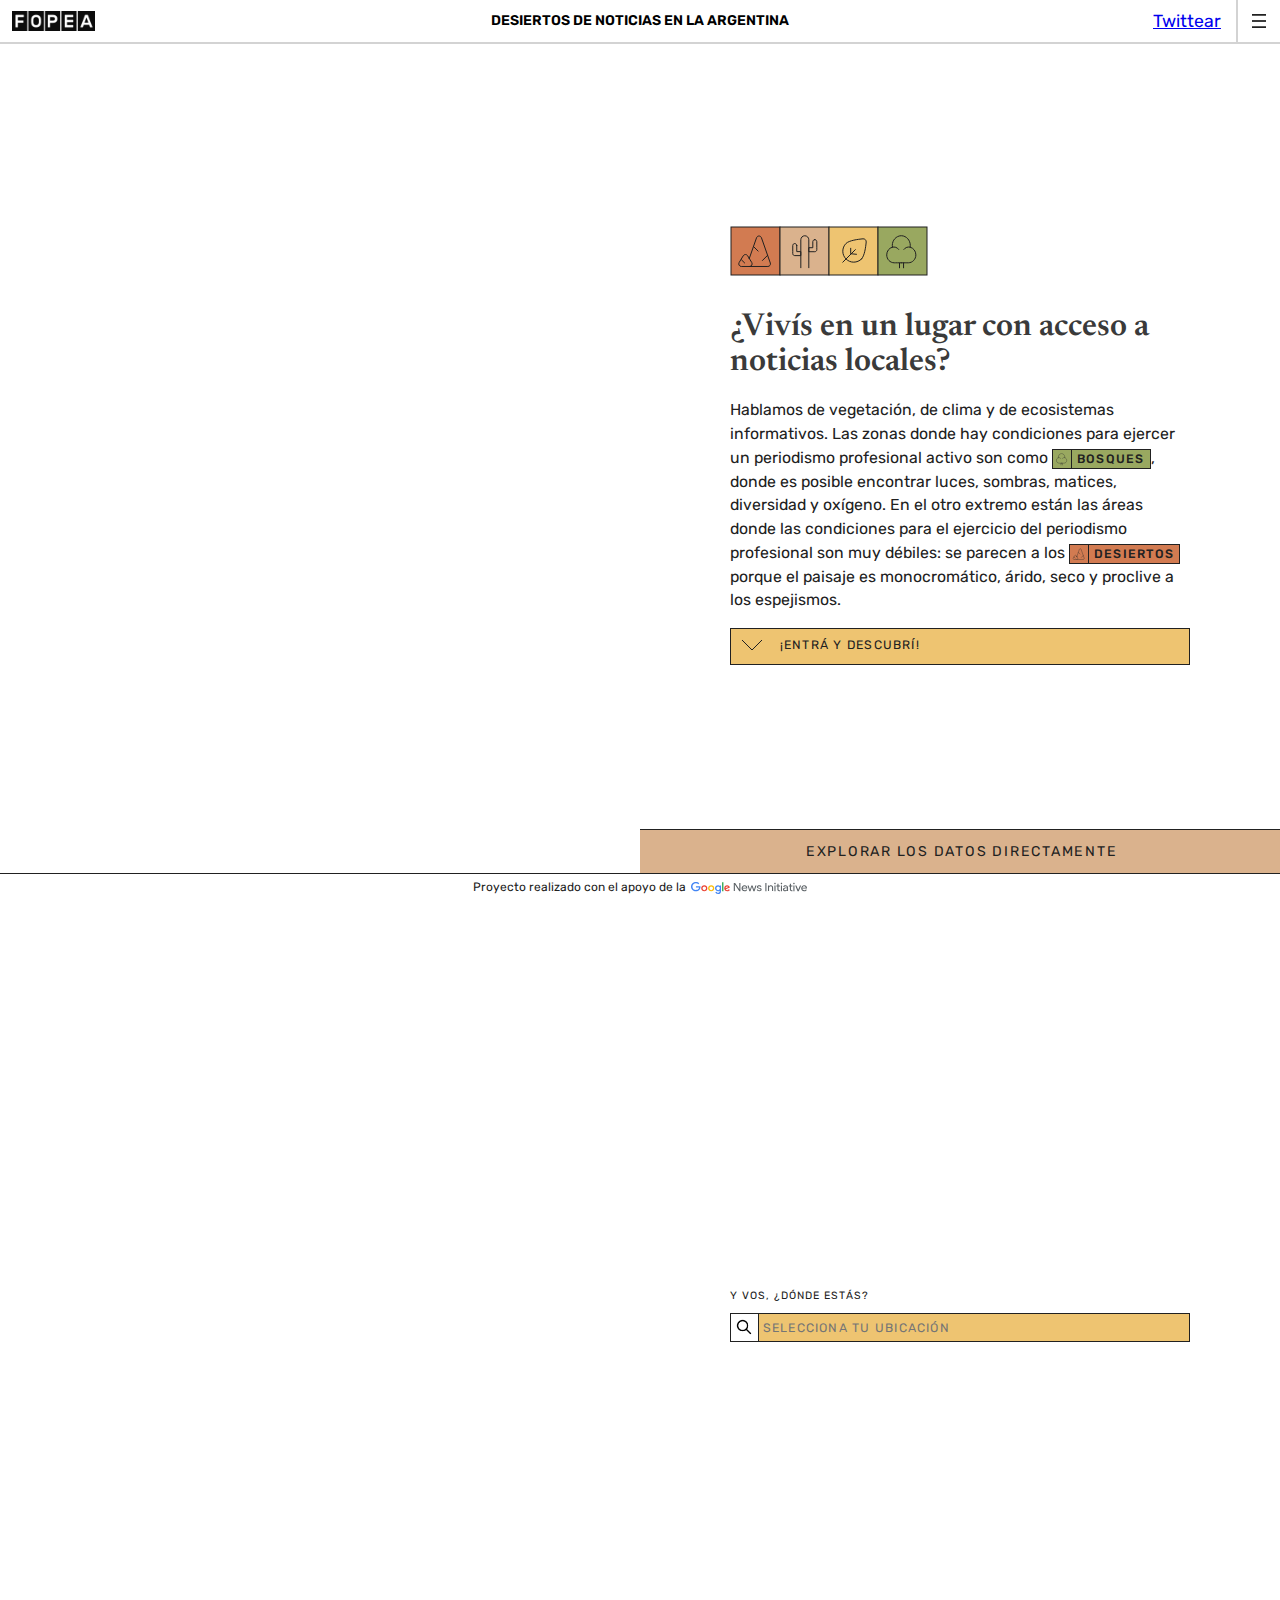
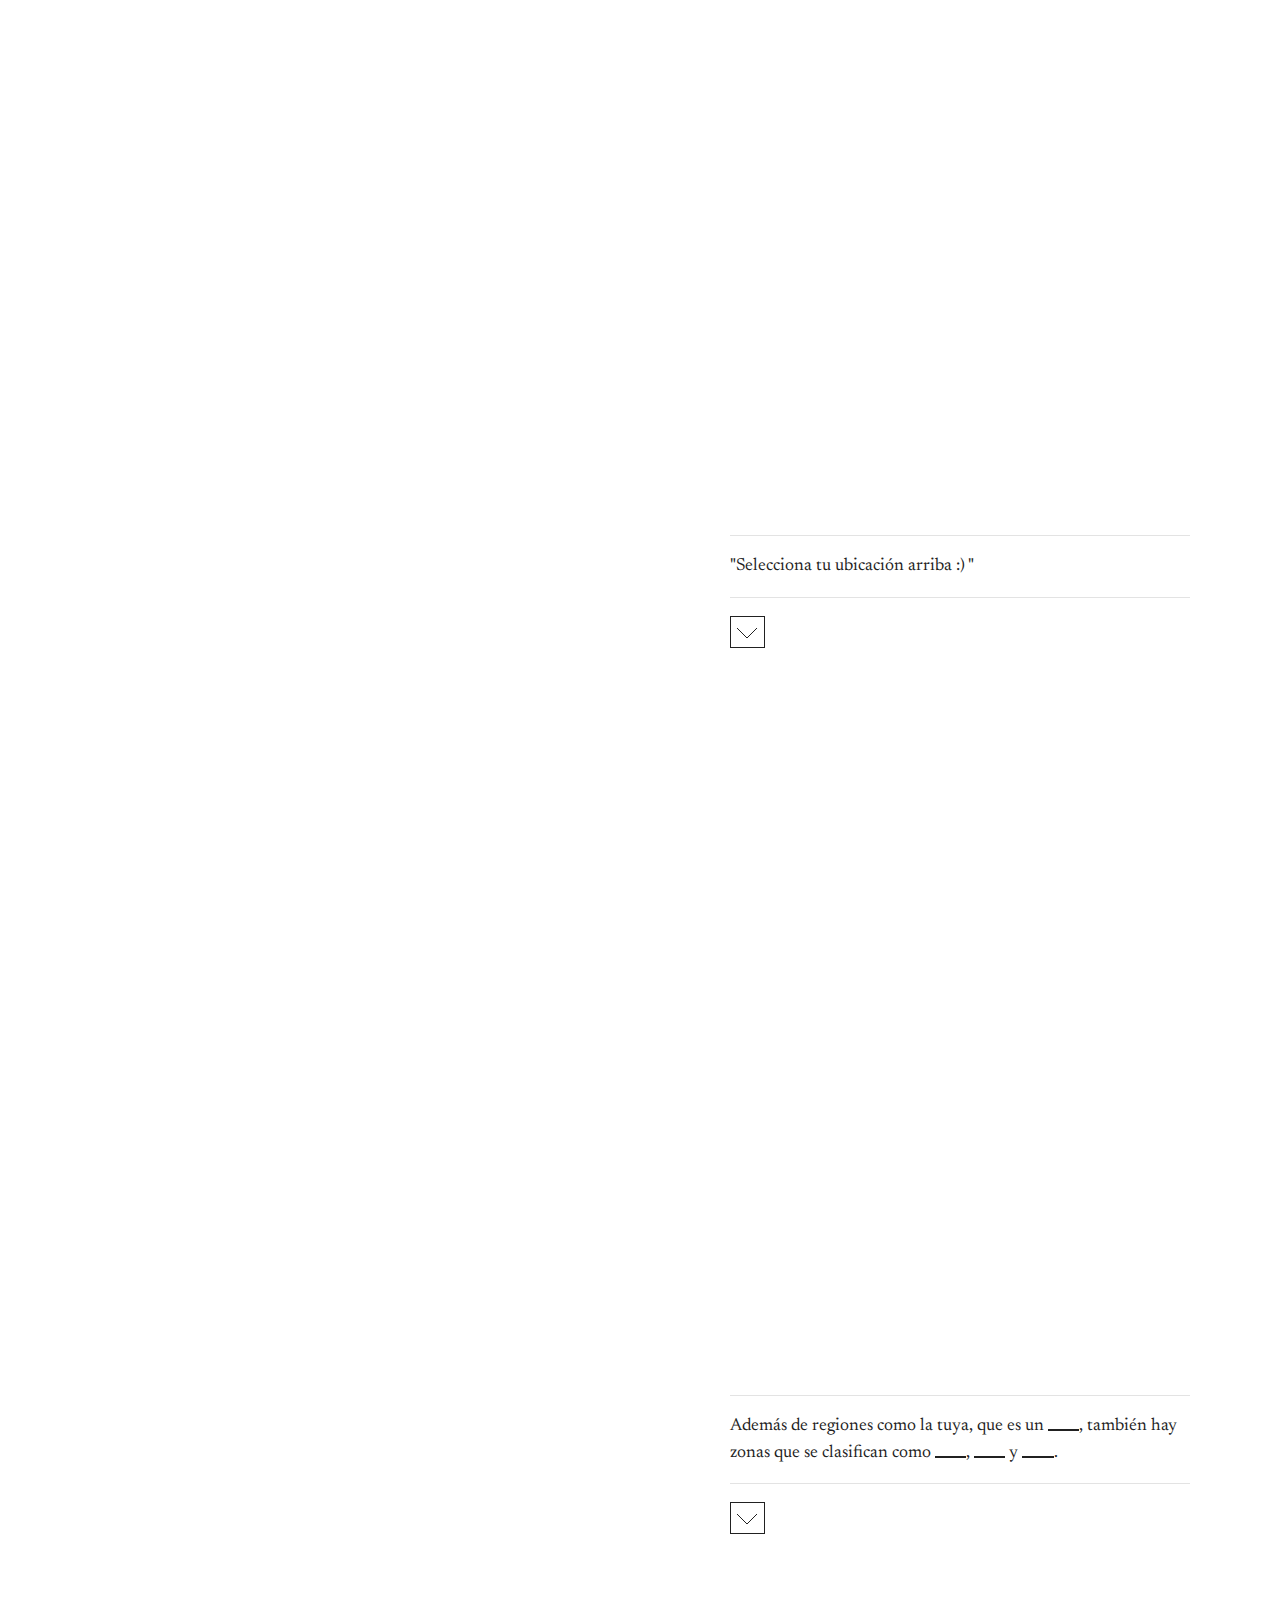
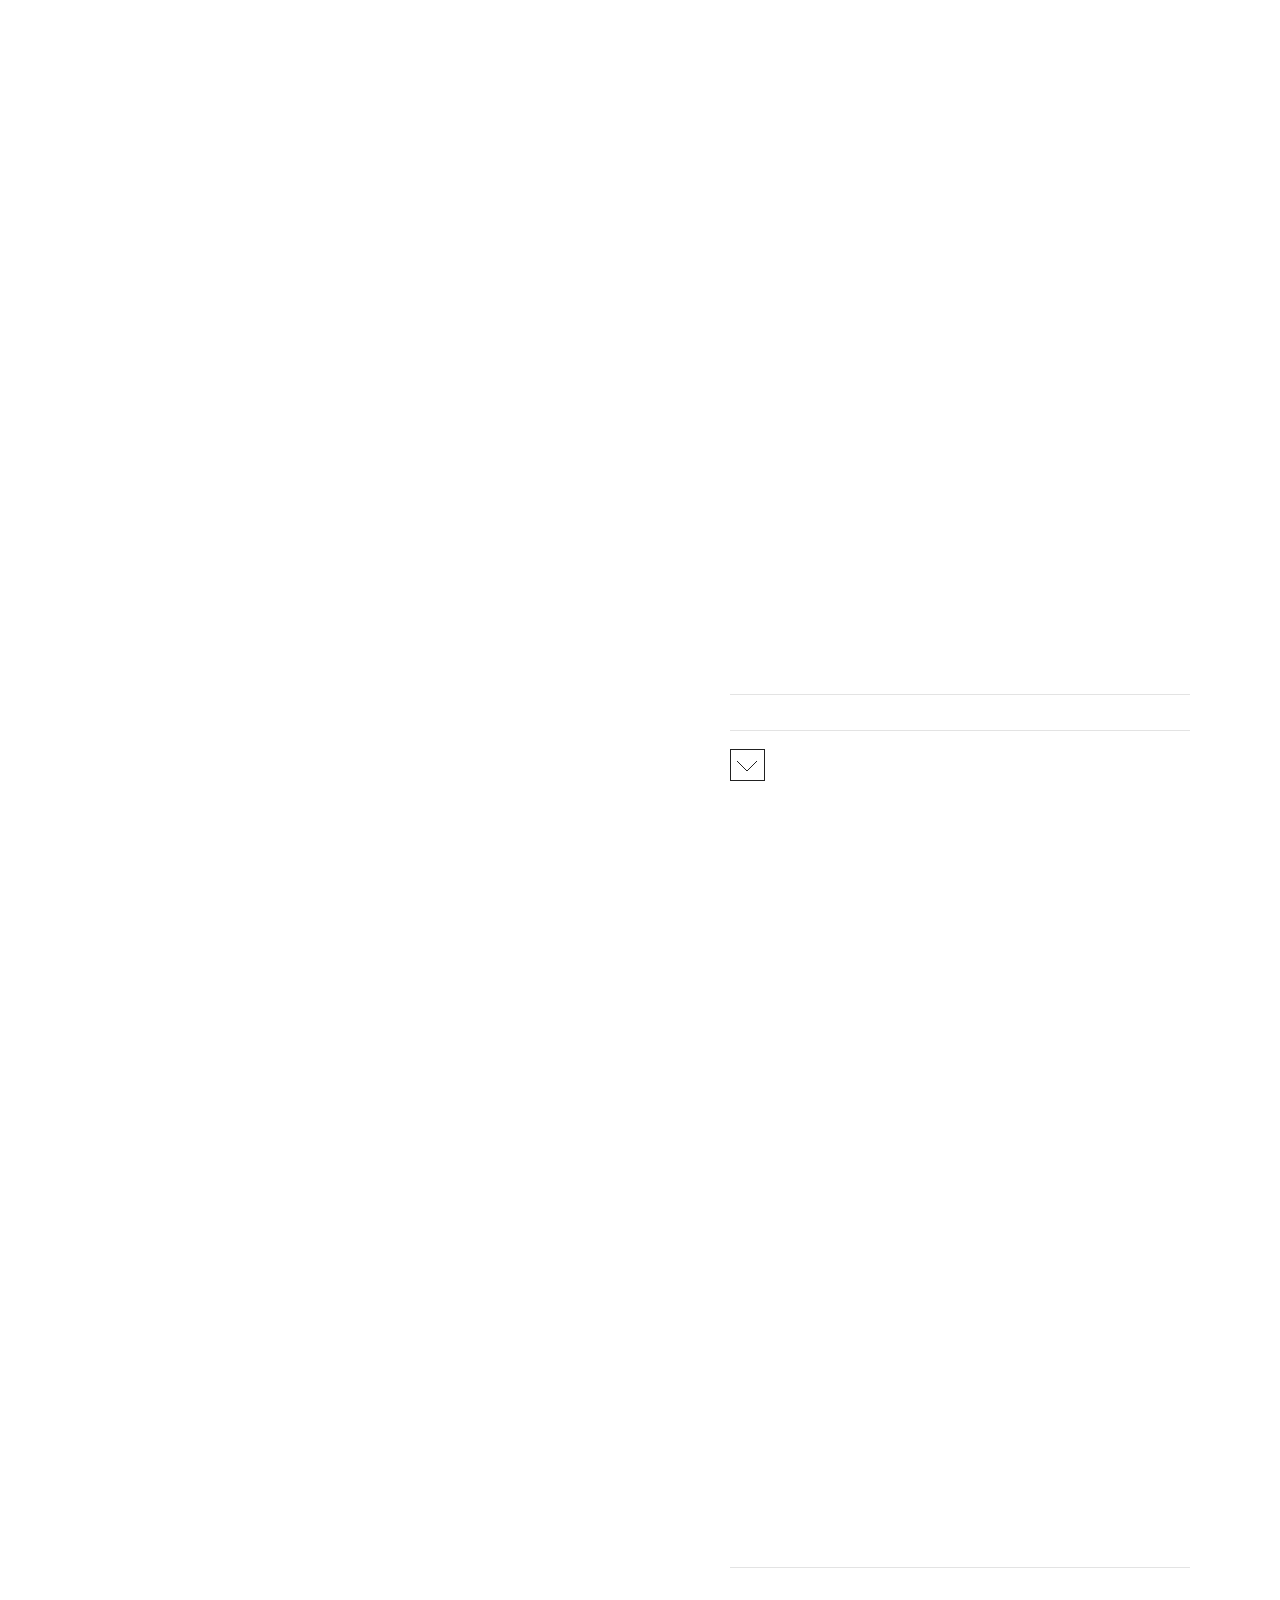
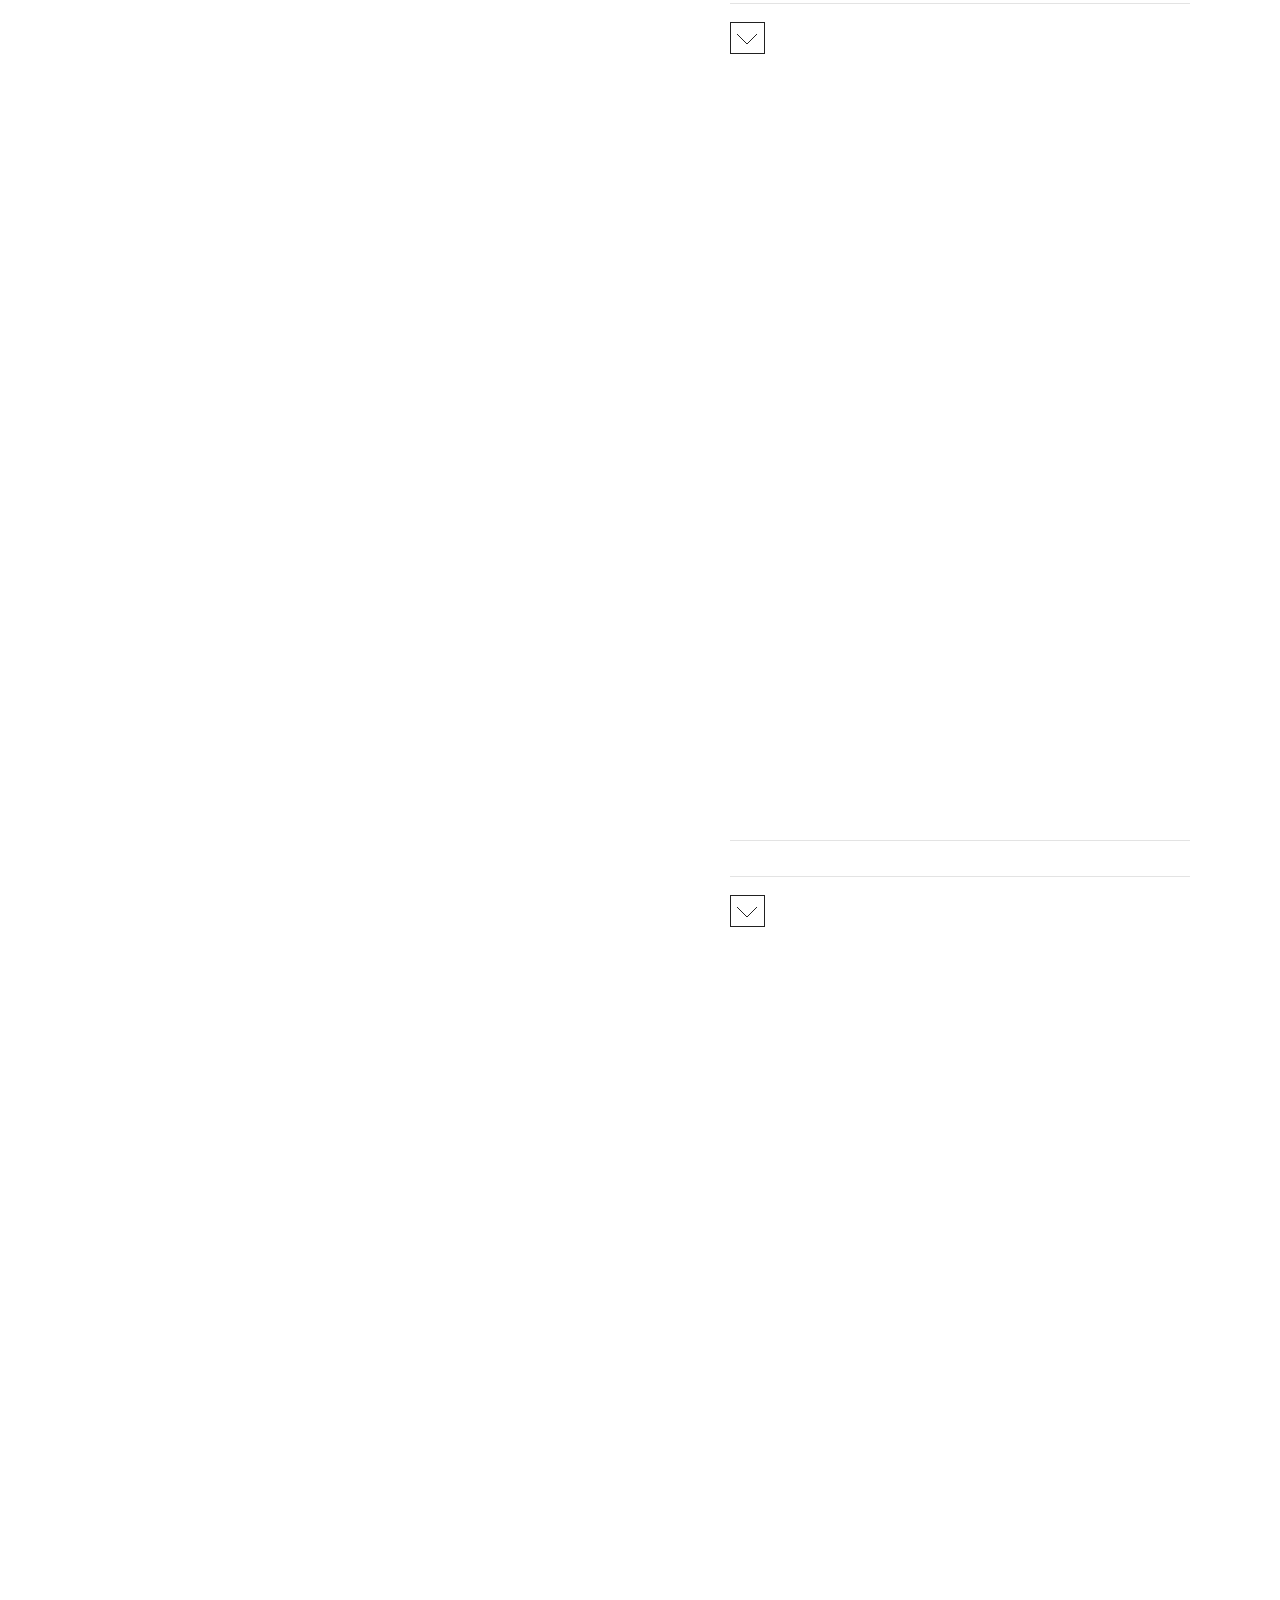
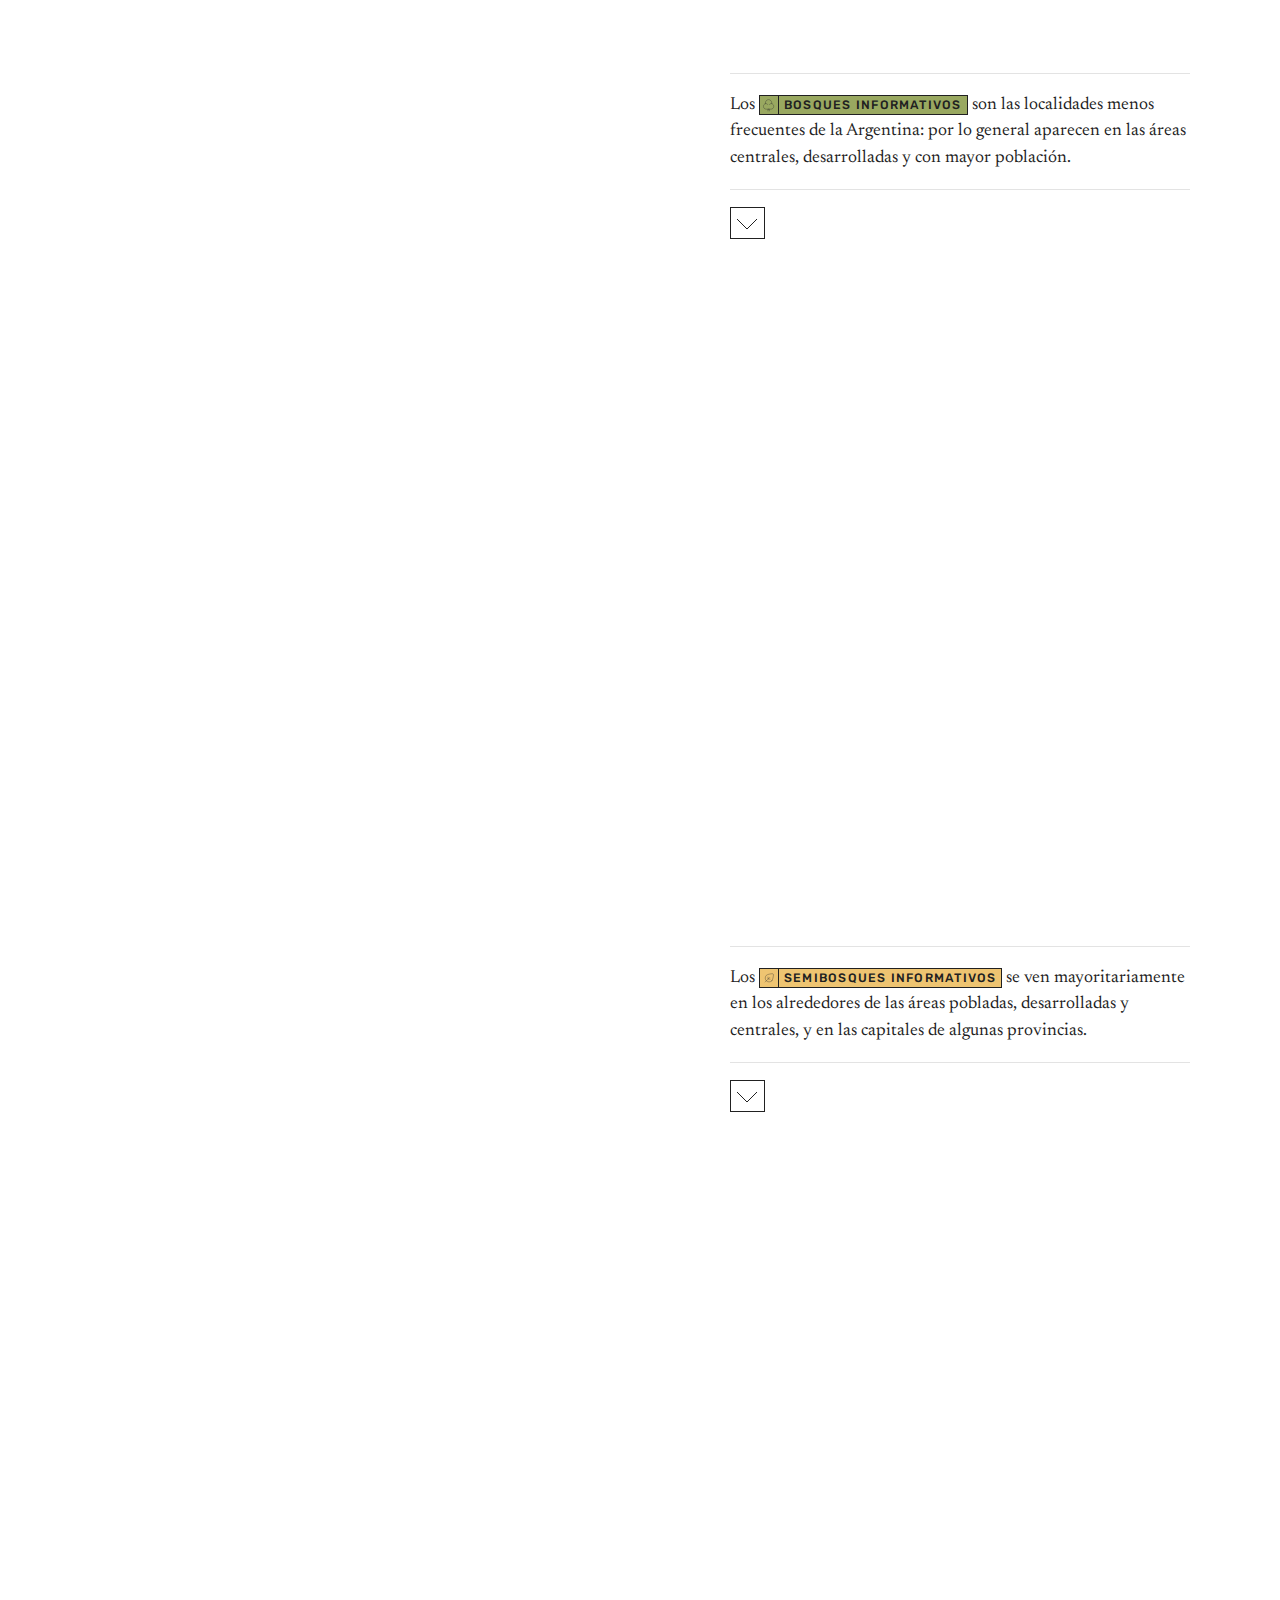
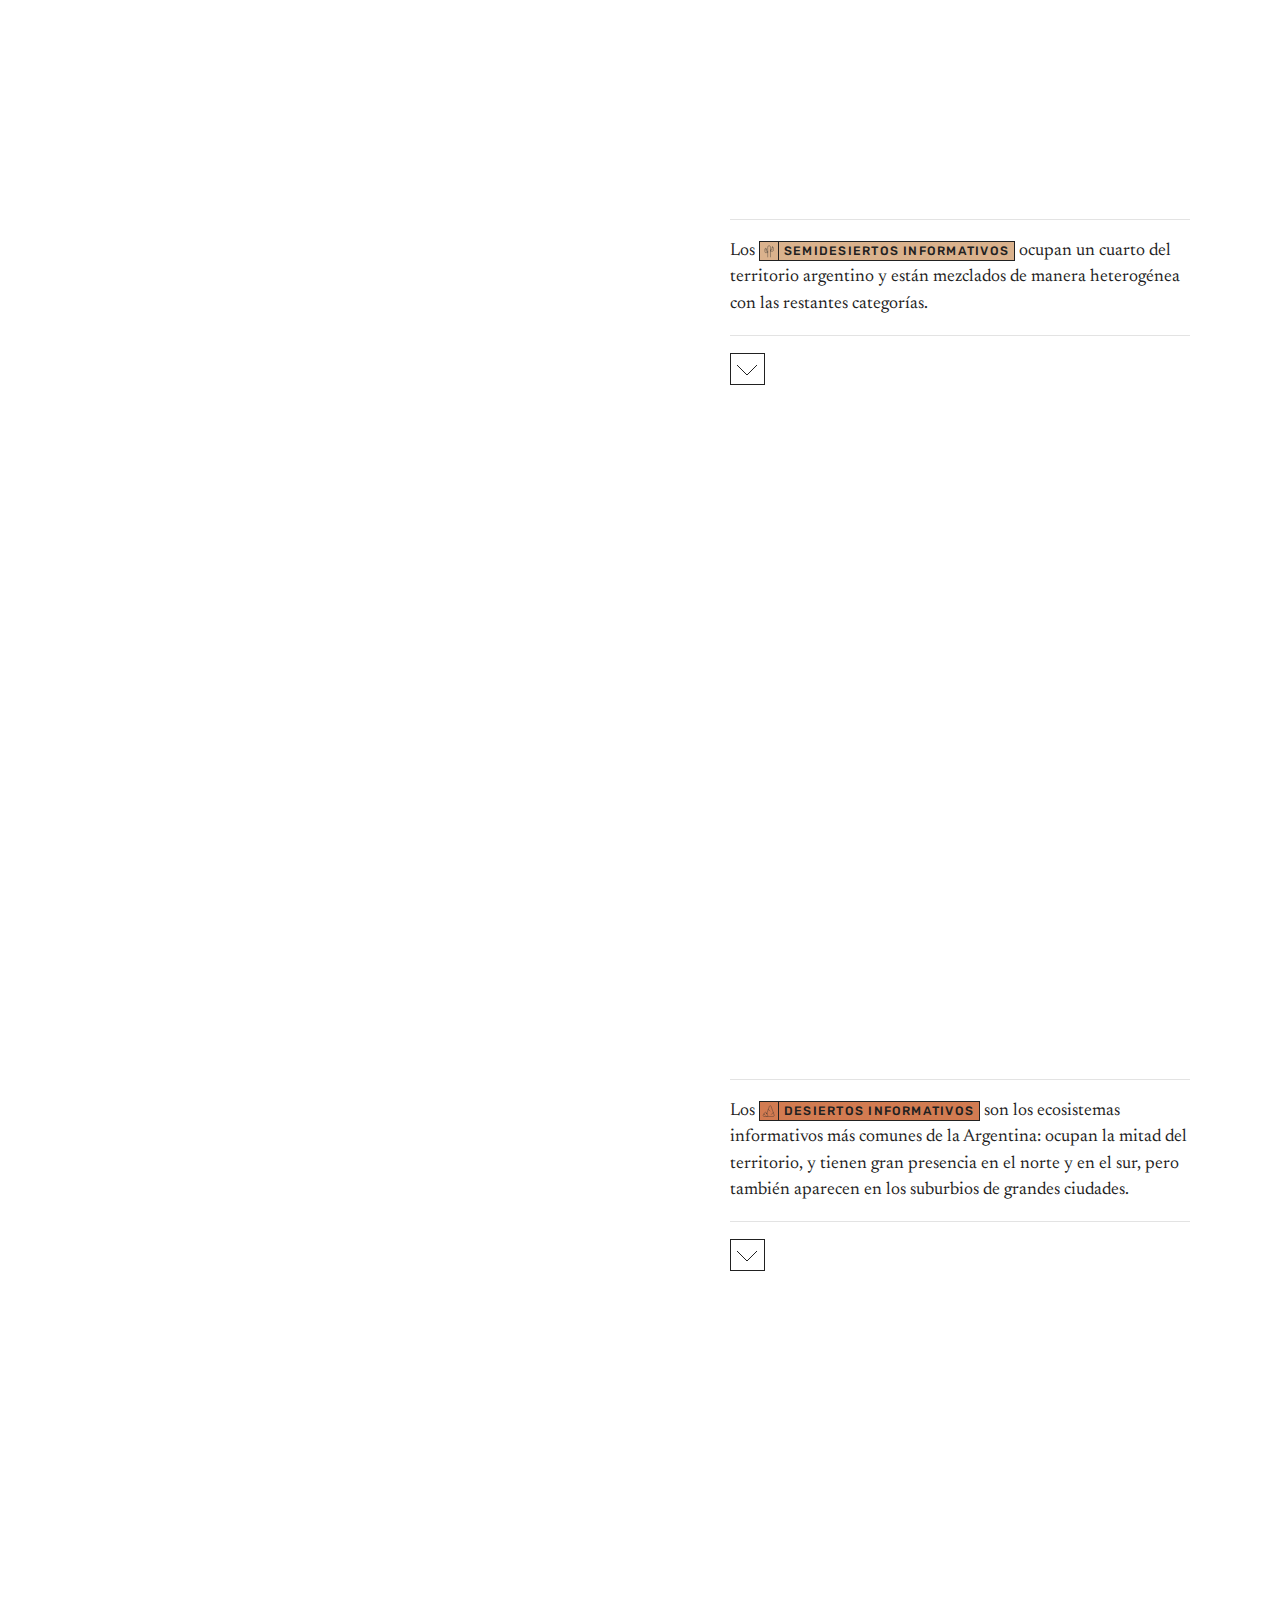
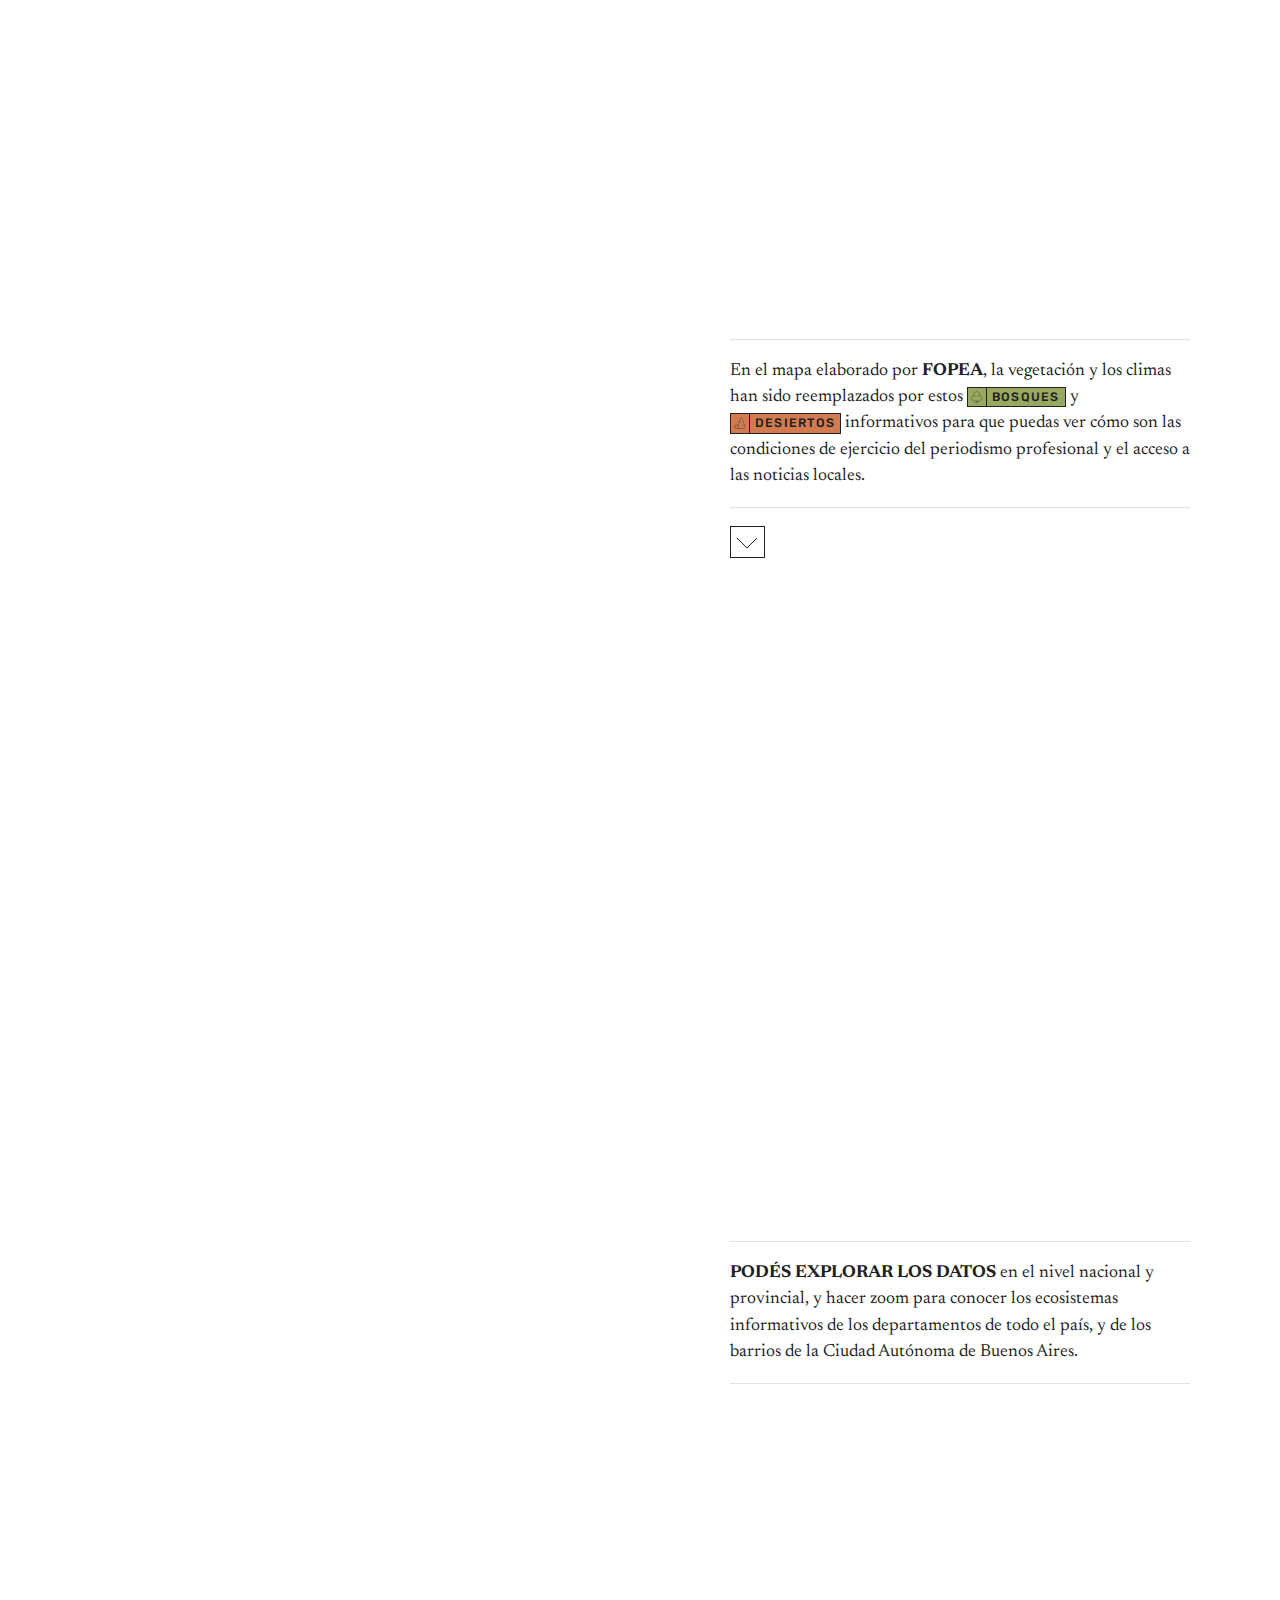
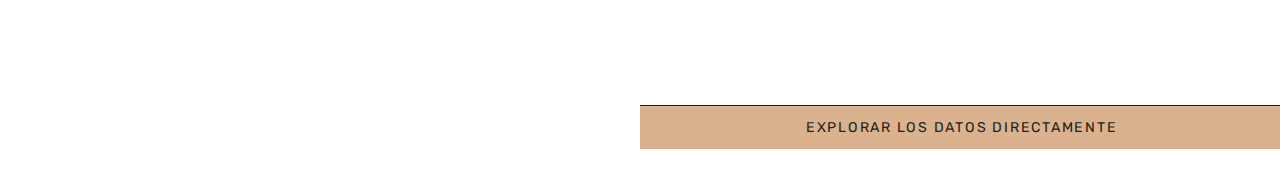
==== index.html @ 6a9df4f5 "google analytics" ====
<!DOCTYPE html>
<html lang="es">
<head>
    <meta charset="UTF-8">
    <meta http-equiv="X-UA-Compatible" content="IE=edge">
    <!--<meta name="viewport" content="width=device-width, initial-scale=1.0">-->
    <meta name="viewport" content="width=device-width, initial-scale=1, maximum-scale=1">

    <meta name="description" content="¿Vivís en un lugar con acceso a noticias locales?">

    <meta property="og:title"                 content="Desiertos informativos en la Argentina | FOPEA">
    <meta property="og:description"           content="¿Vivís en un lugar con acceso a noticias locales?">
    <meta property="og:image"                 content="http://desiertosinformativos.fopea.org/img/site.png">
    <meta property="og:image:secure_url"      content="https://desiertosinformativos.fopea.org/img/site.png"> 
    <meta property="og:image:width" content="5760 " /> 
    <meta property="og:image:height" content=" 3600" />

    <link rel="icon" type="image/svg+xml" href="/img/favicon/icon_32_square.svg" sizes="32x32">
    <link rel="icon" type="image/svg+xml" href="/img/favicon/icon_16_square.svg" sizes="16x16">

    <link href="https://api.mapbox.com/mapbox-gl-js/v2.2.0/mapbox-gl.css" rel="stylesheet">
    <script src="https://api.mapbox.com/mapbox-gl-js/v2.2.0/mapbox-gl.js"></script>
    <link rel="preconnect" href="https://fonts.gstatic.com">
    <link href="https://fonts.googleapis.com/css2?family=Newsreader:ital,wght@0,200;0,300;0,400;0,500;0,600;0,700;1,200;1,300;1,400;1,600;1,700;1,800&family=Rubik:ital,wght@0,300;0,400;0,500;0,600;0,700;0,800;0,900;1,300;1,400;1,500;1,600;1,700;1,800;1,900&display=swap" rel="stylesheet">
    <link rel="stylesheet" href="./styles/style.css">
    <script src="../scripts/prefixfree.min.js"></script>

    <!-- Global site tag (gtag.js) - Google Analytics -->
    <script async src="https://www.googletagmanager.com/gtag/js?id=G-G83P72276S"></script>
    <script>
    window.dataLayer = window.dataLayer || [];
    function gtag(){dataLayer.push(arguments);}
    gtag('js', new Date());

    gtag('config', 'G-G83P72276S');
    </script>
    <!--<link rel="stylesheet" href="./scripts/awesomplete/awesomplete.css" />-->
    <title>Desiertos de noticias em la Argentina</title>
</head>
<body>

    <header>
        <div class="brands-wrapper">
            <div class="brands">
              <a href="https://www.fopea.org/" target="_blank" rel="noopener" aria-label="Enlace para sitio de FOPEA"><img src="img/brands/logo-fopea.png" alt="Logotipo de Fopea"></a>
            </div>
        </div>
        <h1 class="dashboard--title">Desiertos de noticias en la Argentina</h1>
        <a href="https://twitter.com/share?ref_src=twsrc%5Etfw" class="twitter-share-button" data-text="Yo ya sé si en el lugar donde vivo hay condiciones para el acceso a noticias locales. ¿Y vos? Entrá a desiertosinformativos.fopea.org y averigualo." data-url="https://desiertosinformativos.fopea.org" data-via="FOPEA" data-lang="es" data-show-count="false">Twittear</a><script async src="https://platform.twitter.com/widgets.js" charset="utf-8"></script>

        <!--<a href="https://twitter.com/share?ref_src=twsrc%5Etfw" class="twitter-share-button" data-text="Yo ya sé si en el lugar donde vivo hay condiciones para el acceso a noticias locales. ¿Y vos? Entrá a desiertosinformativos.fopea.org y averigualo." data-url="" data-via="FOPEA" data-lang="es" data-show-count="false">twittear<img src="./img/twitter_logo.svg" alt="Tweetear"></a><script async src="https://platform.twitter.com/widgets.js" charset="utf-8"></script>-->
        <!--<a class="twitter-share-button" href="https://twitter.com/intent/tweet?text=Hello%20world">Tweet</a>-->
        <button class="menu-toggle" aria-label="Menú">
            <svg viewBox="0 0 48 48" fill="none" xmlns="http://www.w3.org/2000/svg">
                <rect width="48" height="48" fill="white"/>
                <path d="M32 17H16" stroke="#212121" stroke-width="2"/>
                <path d="M32 24H16" stroke="#212121" stroke-width="2"/>
                <path d="M32 31H16" stroke="#212121" stroke-width="2"/>
            </svg>
        </button>
    </header>

    <div class="menu-backdrop"></div>

    <nav>      
        <ul class="menu">
            <li><a href="./index.html">¿Accedés a noticias locales?</a></li>
            <li><a href="./dashboard/index.html">Mapa interactivo</a></li>
            <li class="menu-highlight"><a href="./metodologia.html">Metodología</a></li>
            <li><a href="./conclusion.html">Conclusiones</a></li>
            <li><a href="./etica.html">Código de Ética</a></li>
            <li><a href="./data/download/datos_desiertos_noticias.zip" download="datos_desiertos_noticias.zip">Datos Descargables</a></li>
            <li class="limited-height">
                <a href="https://www.fopea.org/" target="_blank" rel="noopener" aria-label="Enlace para el sitio de FOPEA"><img src="./img/brands/logo-fopea.png" alt="Logotipo de Fopea"></a>
            </li>
        </ul>
    </nav>

    <div class="outer-container">

        <div class="map-container">

            <div id="map"></div>

        </div>



        <div class="story-container">

            <div class="story-step" data-step="abertura">

                <div class="story-step-inner">

                    <div class="icons-kicker" aria-hidden="true">
                        <img src="./img/icons/icon_Desierto.svg" alt="icono que representa un desierto">
                        <img src="./img/icons/icon_SemiDesierto.svg" alt="icono que representa un semidesierto">
                        <img src="./img/icons/icon_Semibosque.svg" alt="icono que representa un semibosque">
                        <img src="./img/icons/icon_Bosque.svg" alt="icono que representa un bosque">
                    </div>

                    <h1>
                        <span>¿Vivís en un lugar con acceso a noticias locales?</span>
                    </h1>

                    <p class="text-cover">
                        Hablamos de vegetación, de clima y de ecosistemas informativos. Las zonas donde hay condiciones para ejercer un periodismo profesional activo son como <span data-category-highlight="bosque" data-category-highlight-text="bosques"></span>, donde es posible encontrar luces, sombras, matices, diversidad y oxígeno. En el otro extremo están las áreas donde las condiciones para el ejercicio del periodismo profesional son muy débiles: se parecen a los <span data-category-highlight="desierto" data-category-highlight-text="desiertos"></span> porque el paisaje es monocromático, árido, seco y proclive a los espejismos. 
                    </p>

                    <a href="#search-step" data-next-focus class="button-go-on first"><span aria-hidden="true">                        <svg width="20" height="10" viewBox="0 0 20 10">
                        <line x1="0" y1="0" x2="10" y2="10" stroke="#212121"/>
                        <line x1="10" y1="10" x2="20" y2="0" stroke="#212121"/>
                    </svg></span></a>
                
                </div>

                <a href="/dashboard" target="_blank" class="go-to-dashboard"><p>explorar los datos directamente</p></a>
    
            </div>

            <div class="story-step" data-step="search-step" id="search-step">

                <div class="story-step-inner">

                    <form id="form" autocomplete="off" spellcheck="false">
                        <fieldset>
                            <label class="kicker" for="location-search">Y vos, ¿dónde estás?</label>
                            <div class="container-search">
                                <input type="search" id="location-search" name="q" list="locations" placeholder="Selecciona tu ubicación">
                                <div class="search-button" id="story-search-place" aria-hidden="true">
                                    <img src="./img/search.png">
                                </div>
                            </div>
                            <datalist id="locations"></datalist>
                        </fieldset>
                    </form>

                </div>      

            </div>

            <div class="story-step" data-step="location-card" id="location-card">

                <div class="story-step-inner">

                    <p class="js--location-category-description card-text card-only-text">"Selecciona tu ubicación arriba :) "
                    </p>

                    <a href="#other-categories" data-next-focus class="button-go-on"><span aria-hidden="true">                        <svg width="20" height="10" viewBox="0 0 20 10">
                        <line x1="0" y1="0" x2="10" y2="10" stroke="#212121"/>
                        <line x1="10" y1="10" x2="20" y2="0" stroke="#212121"/>
                    </svg></span></a>

                </div>      

            </div>

            <div class="story-step" data-step="other-categories" id="other-categories">
           
                <div class="story-step-inner">

                    <p class="card-text card-only-text">Además de regiones como la tuya, que es un <span class="js--location-category" data-category-highlight="bosque"></span>, también hay zonas que se clasifican como <span class="js--remaining-category1" data-category-highlight="semibosque"></span>, <span class="js--remaining-category2" data-category-highlight="semidesierto"></span> y <span class="js--remaining-category3" data-category-highlight="desierto"></span>.</p>

                    <a href="#rem1" class="button-go-on"><span aria-hidden="true">                        <svg width="20" height="10" viewBox="0 0 20 10">
                        <line x1="0" y1="0" x2="10" y2="10" stroke="#212121"/>
                        <line x1="10" y1="10" x2="20" y2="0" stroke="#212121"/>
                    </svg></span></a>

                </div>

            </div>

            <div class="story-step" data-step="remaining-category1" id="rem1">
           
                <div class="story-step-inner">

                    <p class="js--location-remaining-category1-text card-text card-only-text"></p>

                    <a href="#rem2" class="button-go-on"><span aria-hidden="true">                        
                        <svg width="20" height="10" viewBox="0 0 20 10">
                        <line x1="0" y1="0" x2="10" y2="10" stroke="#212121"/>
                        <line x1="10" y1="10" x2="20" y2="0" stroke="#212121"/>
                    </svg></span></a>

                </div>

            </div>

            <div class="story-step" data-step="remaining-category2" id="rem2">
           
                <div class="story-step-inner">

                    <p class="js--location-remaining-category2-text card-text card-only-text"></p>

                    <a href="#rem3" class="button-go-on"><span aria-hidden="true">                        <svg width="20" height="10" viewBox="0 0 20 10">
                        <line x1="0" y1="0" x2="10" y2="10" stroke="#212121"/>
                        <line x1="10" y1="10" x2="20" y2="0" stroke="#212121"/>
                    </svg></span></a>

                </div>

            </div>

            <div class="story-step" data-step="remaining-category3" id="rem3">
           
                <div class="story-step-inner">

                    <p class="js--location-remaining-category3-text card-text card-only-text"></p>

                    <a href="#arg-bosques" class="button-go-on"><span aria-hidden="true">
                        <svg width="20" height="10" viewBox="0 0 20 10">
                        <line x1="0" y1="0" x2="10" y2="10" stroke="#212121"/>
                        <line x1="10" y1="10" x2="20" y2="0" stroke="#212121"/>
                    </svg></span></a>

                </div>

            </div>

            <div class="story-step" data-step="argentina-bosques" id="arg-bosques">
           

                <div class="story-step-inner">

                    <p class="card-text card-only-text">Los <span data-category-highlight="bosque" data-category-highlight-text="bosques informativos"></span> son las localidades menos frecuentes de la Argentina: por lo general aparecen en las áreas centrales, desarrolladas y con mayor población.</p>

                    <a href="#arg-semibosques" class="button-go-on"><span aria-hidden="true">                        <svg width="20" height="10" viewBox="0 0 20 10">
                        <line x1="0" y1="0" x2="10" y2="10" stroke="#212121"/>
                        <line x1="10" y1="10" x2="20" y2="0" stroke="#212121"/>
                    </svg></span></a>

                </div>


    
            </div>

            <div class="story-step" data-step="argentina-semibosques" id="arg-semibosques">
           

                <div class="story-step-inner">

                    <p class="card-text card-only-text">Los <span data-category-highlight="semibosque" data-category-highlight-text="semibosques informativos"></span> se ven mayoritariamente en los alrededores de las áreas  pobladas, desarrolladas y centrales, y en las capitales de algunas provincias.
                    </p>

                    <a href="#arg-semidesiertos" class="button-go-on"><span aria-hidden="true">                        <svg width="20" height="10" viewBox="0 0 20 10">
                        <line x1="0" y1="0" x2="10" y2="10" stroke="#212121"/>
                        <line x1="10" y1="10" x2="20" y2="0" stroke="#212121"/>
                    </svg></span></a>

                </div>


    
            </div>

            <div class="story-step" data-step="argentina-semidesiertos" id="arg-semidesiertos">
           

                <div class="story-step-inner">

                    <p class="card-text card-only-text">Los <span data-category-highlight="semidesierto" data-category-highlight-text="semidesiertos informativos"></span> ocupan un cuarto del territorio argentino y están mezclados de manera heterogénea con las restantes categorías.
                    </p>

                    <a href="#arg-desiertos" class="button-go-on"><span aria-hidden="true">                        <svg width="20" height="10" viewBox="0 0 20 10">
                        <line x1="0" y1="0" x2="10" y2="10" stroke="#212121"/>
                        <line x1="10" y1="10" x2="20" y2="0" stroke="#212121"/>
                    </svg></span></a>

                </div>


    
            </div>

            <div class="story-step" data-step="argentina-desiertos" id="arg-desiertos">
           

                <div class="story-step-inner">

                    <p class="card-text card-only-text">Los <span data-category-highlight="desierto" data-category-highlight-text="desiertos informativos"></span> son los ecosistemas informativos más comunes de la Argentina: ocupan la mitad del territorio, y tienen gran presencia en el norte y en el sur, pero también aparecen en los suburbios de grandes ciudades.
                    </p>

                    <a href="#penultimo" class="button-go-on"><span aria-hidden="true">                        <svg width="20" height="10" viewBox="0 0 20 10">
                        <line x1="0" y1="0" x2="10" y2="10" stroke="#212121"/>
                        <line x1="10" y1="10" x2="20" y2="0" stroke="#212121"/>
                    </svg></span></a>

                </div>


    
            </div>

            <div class="story-step" data-step="penultimo" id="penultimo">
           

                <div class="story-step-inner">

                    <p class="card-text card-only-text">En el mapa elaborado por <strong>FOPEA</strong>, la vegetación y los climas han sido reemplazados por estos <span data-category-highlight="bosque" data-category-highlight-text="bosques"></span> y <span data-category-highlight="desierto" data-category-highlight-text="desiertos"></span> informativos para que puedas ver cómo son las condiciones de ejercicio del periodismo profesional y el acceso a las noticias locales.</p>

                </div>

                <a href="#fecho" class="button-go-on"><span aria-hidden="true">                        <svg width="20" height="10" viewBox="0 0 20 10">
                    <line x1="0" y1="0" x2="10" y2="10" stroke="#212121"/>
                    <line x1="10" y1="10" x2="20" y2="0" stroke="#212121"/>
                </svg></span></a>
    
            </div>


            <div class="story-step" data-step="fecho" id="fecho">
           

                <div class="story-step-inner">

                    <p class="card-text card-only-text"> <strong style="text-transform: uppercase">Podés explorar los datos</strong> en el nivel nacional y provincial, y hacer zoom para conocer los ecosistemas informativos de los departamentos de todo el país, y de los barrios de la Ciudad Autónoma de Buenos Aires.</p>

                </div>

                <a href="/dashboard" class="go-to-dashboard"><p>explorar los datos directamente</p></a>
    
            </div>

        </div>


    </div>


    <footer>
        <p class="footer-text">
            <img src="./img/brands/google_color.svg" alt="Logo de Google News Initiative">
        </p>

    </footer>

    <script>window.twttr = (function(d, s, id) {
        var js, fjs = d.getElementsByTagName(s)[0],
          t = window.twttr || {};
        if (d.getElementById(id)) return t;
        js = d.createElement(s);
        js.id = id;
        js.src = "https://platform.twitter.com/widgets.js";
        fjs.parentNode.insertBefore(js, fjs);
      
        t._e = [];
        t.ready = function(f) {
          t._e.push(f);
        };
      
        return t;
      }(document, "script", "twitter-wjs"));</script>

    <script src="./scripts/enter-view.min.js"></script>
    <script src="./scripts/d3.v6.min.js"></script>
    <script src="../scripts/html2canvas.min.js"></script>
    <script src="./scripts/app.js"></script>
    <!--<script src="./scripts/awesomplete/awesomplete.min.js" async></script>-->
    
</body>
</html>
---- styles/style.css ----
:root {


    --font-title : Newsreader;
    --font-body : Rubik;
    --background-color: 'white';/*ghostwhite;*/
    --background-transp: rgba(248, 248, 255, .5);
    --background-transp-darker: rgba(248, 248, 255, .25);

    --title-color : #3a3a3a;
    --font-color : #212121; /*#4f4f4f;*/
    --font-color20 : #21212120;
    --color-highlight : #EEC471;
    --color-highlight2 : #DAB28D;


    --color-desierto: #D27B51;/*#E37E71;*/
    --color-semidesierto: #DAB28D;/*#F4B180;*/
    --color-semibosque: #EEC471;/*#EFCA47;*/
    --color-bosque: #99A860;/*#92B879;*/

    --header-border-color: lightgrey;
    --header-height: 2.5rem;

    --emoji-bosque: url('../img/icons/bosque.svg'); /*'🌳 ';*/
    --emoji-semibosque: url('../img/icons/semibosque.svg'); /*'🌲 ';*/
    --emoji-desierto: url('../img/icons/desierto.svg');/*'🏜 ';*/
    --emoji-semidesierto: url('../img/icons/semidesierto.svg'); /*'⛰ ';*/

    --color-vis-variable-label : #636363;
    --color-vis-axis : #E5E5E5;

    --size-controls: 29px;

    font-size: max(16px, calc(8px + .75vw));

    --delay: .05s;

}

@media (max-width: 375px) {
    :root {
      font-size: 14px; /* 10px */
    }
}
  

* {
    box-sizing: border-box;
}

html {

    /*scroll-snap-type: y mandatory;*/
    scroll-behavior: smooth;

}

input[type=search],
fieldset {

    -webkit-appearance: none;
    -moz-appearance: none;
    appearance: none;
      margin:0;
      border:0;
    border-radius: 0;
      padding:0;
      display:inline-block;
      vertical-align:middle;
      white-space:normal;
      background:none;
      line-height: 1.5;
      -webkit-box-sizing: border-box;
      -moz-box-sizing: border-box;
      box-sizing: border-box;
    -webkit-border-radius: 0;
    -moz-border-radius: 0;
    border-radius: 0;
}

form, fieldset {
    width: 100%
}


.prevent-scrolling {
    overflow-y: hidden;
}

img {
    display: block;
    max-width: 100%;
}

header {
    position: fixed;
    top: 0;
    left: 0;
    right: 0;
    height: var(--header-height);
    z-index: 1;
    background-color: white;
    border-bottom: 2px solid var(--header-border-color);
    display: flex;
    align-items: center;
}

.brands-wrapper {
    display: flex;
    justify-content: flex-start;
    align-items: center;
    height: var(--header-height);
}

.brands,
.brands a
 {
  display: flex;
  align-items: center;
}

.brands a {
  border: none;
}

.pipe {
  content: '';
  /*display: flex;*/
  height: 1.2rem;
  min-width: .05rem;
  margin: 0 1rem;
  background: var(--header-border-color);
  /*align-self: center;*/
}

.brands a img {
    height: 1.1rem;
    margin-left: calc( var(--header-height) / 2 - 0.55rem);
}

header .twitter-share-button {
    margin-left: auto;
    margin-right: 15px;
}

button.menu-toggle {

    width: var(--header-height);
    height: var(--header-height);
    border-left: 2px solid var(--header-border-color);
    padding: 0;
    display: flex;
    align-items: center;
    justify-content: center;

}

button.menu-toggle svg {
    width: var(--header-height);
    height: var(--header-height);
}

button.menu-toggle rect, 
button.menu-toggle path {

    transition: all .3s;

}

button.menu-toggle.clicked {

    background-color: var(--font-color);
}

button.menu-toggle.clicked rect {

    fill: var(--font-color);

}

button.menu-toggle.clicked path {

    stroke: white;

}

.menu-toggle {
    color: var(--header-border-color);
    align-self: center;
    background-color: transparent;
    border: none;
    font-size: 2rem;
}

.menu-toggle:hover {

    color: var(--font-color);

}

/* menu */

.menu-backdrop {

    position: fixed;
    top: calc(var(--header-height) - 1px);
    left: 0;
    right: 0;
    bottom: 0;
    background-color: var(--font-color);
    pointer-events: none;
    opacity: 0;
    z-index: 4;
    transition: opacity .5s;

}

.menu-backdrop.activated {

    opacity: .3;
    pointer-events: auto;

}

.menu.is-open {

    /*display: flex;*/
    pointer-events: all;
    opacity: 1;
    transform: translateX(0);

}

.menu {

    pointer-events: none;
    display: flex;
    position: fixed;
    z-index: 4;
    top: calc(var(--header-height) - 1px);
    bottom: 0;
    right: 0;
    width: 200px; /*corrigir*/
    flex-direction: column;
    justify-content: center;
    align-items: center;
    padding: 0;
    margin: 0;
    opacity: 0;
    transform: translateX(100%);
    transition: transform .5s, opacity .5s;

}

.menu li > a {

    display: block;
    width: 100%;
    height: 100%;
    text-decoration: none;
    color: var(--font-color);
}

.menu li.menu-highlight > a {
    color: inherit;
}

.menu li > a,
.menu li.no-link {

    text-align: center;
    display: flex;
    align-items: center;
    justify-content: center;

}

.menu li > a:hover {

    background-color: #e2e2e2;
    color: #212121;

}

.menu li {

    text-transform: uppercase;
    font-family: var(--font-body);
    flex: 1 1 auto;
    list-style: none;
    border: 1px solid var(--font-color);
    background-color: white;
    font-size: .8rem;
    width: 100%;
    display: block;

}

.menu li.menu-highlight {

    background-color: #212121;
    color: white;
    font-weight: 400;

}

.menu li.limited-height {

    flex: 0 0 var(--header-height);

}

.menu li + li {
    border-top: none;
}

/*
.menu.is-open li {

    transform: translateY(0);
    transition: transform .2s;

}*/

/*

.menu li:nth-child(1) {
    transition-delay: calc(var(--delay) * 0);
} 
.menu li:nth-child(2) {
    transition-delay: calc(var(--delay) * 1);
} 
.menu li:nth-child(3) {
    transition-delay: calc(var(--delay) * 2);
} 
.menu li:nth-child(4) {
    transition-delay: calc(var(--delay) * 3);
}
.menu li:nth-child(5) {
    transition-delay: calc(var(--delay) * 4);
} 
.menu li:nth-child(6) {
    transition-delay: calc(var(--delay) * 5);
} 
.menu li:nth-child(7) {
    transition-delay: calc(var(--delay) * 6);
} 
.menu li:nth-child(8) {
    transition-delay: calc(var(--delay) * 7);
} 
*/

.menu li img {

    max-height: 1.1rem;

}

/* fim menu */

.icons-kicker {

    display: flex;
    margin-bottom: 2rem;
    margin-top: 1rem;

}

@media (max-height: 640px) {

    .icons-kicker {

        display: none;

    }
}


.icons-kicker img {

    display: inline;

}

.icons-kicker img + img {

    margin-left: -2px;
}

.dashboard--title {

    text-transform: uppercase;
    font-size : .8rem;
    font-family: var(--font-body);
    margin: 0;
    position: absolute;
    left: 50%;
    top: 50%;
    transform: translate(-50%, -50%);
    color: black;
    transition: opacity .5s;
    text-align: center;

}






body {
    margin: 0;
    padding: 0;
    font-family: var(--font-body);
    background-color: var(--background-color);
    color: var(--font-color);
}

h1 {

    margin: 0;
    margin-bottom: 1rem;
    font-family: var(--font-title);
    font-weight: 600;
    line-height: 1.1;
    color: var(--title-color);
    font-size: 1.8rem;

}

h2 {

    margin: 0;
    margin-bottom: 1.4rem;
    font-family: var(--font-title);
    font-weight: 600;
    font-size: 2rem;
    line-height: 1.15;
    color: var(--title-color);

}

.story-step .kicker {

    display: block;
    font-size: .6rem;
    text-transform: uppercase;
    letter-spacing: .1em;
    font-family: var(--font-body);
    font-weight: 400;
    margin-top: 1rem;
    margin-bottom: .5rem;
    color: var(--font-color);

}

.outer-container {

    margin-top: var(--header-height);
    scroll-behavior: smooth;

}

.map-container {

    position: fixed;
    width: calc(100% - 50vw);
    height: calc(100vh - 27px - var(--header-height));  
    z-index: 1;

}

footer {

    position: fixed;
    bottom: 0;
    left: 0;
    width: 100%;
    height: 27px;
    background-color: white;
    font-family: var(--font-body);
    border-top: 1px solid var(--font-color);
}

footer p.footer-text {

    margin: 0;
    /*width: calc(100% - 50vw);*/
    line-height: 27px;
    font-size: 12px;
    display: flex;
    justify-content: center;
    align-items: center;
}

footer p.footer-text::before {

    content: 'Proyecto realizado con el apoyo de la ';

}

footer img {

    display: inline;
    height: 12px;
    margin-left: 5px;

}

#map {

    position: absolute;
    top: 0;
    left: 0;
    width: 100%;
    height: 100%;

}

.story-container {

    position: absolute;
    top: 0;
    right: 0;
    width: 50vw;
    background-color: transparent;
    scroll-behavior: smooth;

}

a.go-to-dashboard {

    position: absolute;
    right: 0;
    bottom: 0;
    width: 50vw;
    height: var(--header-height);
    text-decoration: none;
    background-color: var(--color-highlight2);
    color: var(--font-color);
    display: flex;
    align-items: center;
    padding-left: calc(25vw - 18rem);
    border-top: 1px solid var(--font-color);
    opacity: 1;
    text-transform: uppercase;
    text-align: center;
    letter-spacing: .1em;

}

a.go-to-dashboard p {

    max-width: 36vw;
    width: 36rem;
    margin: 0 auto;
    font-size: .8rem;
    font-family: var(--font-body);

}

    /*transition: opacity .4s linear;

}

a.go-to-dashboard.hidden {

    opacity : 0;

} */

a.button-go-on {

    text-decoration: none;
    display: flex;
    justify-content: flex-start;
    max-width: 36vw;
    width: 36rem;
    margin: 0 auto;
}

a.button-go-on::after {
    color: transparent;
    content: 'Seguir';
}

[data-step="abertura"] a.button-go-on::after {
    content: '¡Entrá y descubrí!';
    color: var(--font-color);
    padding: 4px 10px;
}

a.button-go-on span {

    /* font-size: 2rem; */
    /* font-weight: 100; */
    border: 1px solid var(--font-color);
    color: var(--font-color);
    width: 2rem;
    /* height: 2rem; */
    padding: 5px 0;
    /* transform-origin: right; */
    /* transform: scaleY(.5); */
    display: inline-block;
    text-align: center;
    /* line-height: 4rem; */

}

/*
a.button-go-on::before {

    position: absolute;
    bottom: 0;
    content: "\003E";
    color: var(--font-color);
    font-size: 3rem;
    transform: rotate(90deg) scaleX(.75);
    font-weight: 300;

}*/

/* search */

.container-search {

    /*padding: .8rem 0;*/
    display: flex;
  
    /*border: 1px solid var(--font-color);*/
    height: 2rem;
    background: transparent;
    font-family: var(--font-body);

}

input#location-search {


    touch-action: manipulation;
    flex: 1;
    border: none;
    border-radius: 0;
    border: 1px solid var(--font-color);
    border-left: none;
    outline: none;
    font-size: .7rem;
    background: var(--color-highlight);
    font-family: var(--font-body);  
    padding: 4px;
    color: var(--font-color);
    text-transform: uppercase;
    letter-spacing: .1em;
    /*transform-origin: left;
    transform: scaleX(0);
    transition: transform .5s;*/
    -webkit-appearance: none;
    -webkit-border-radius: 0;

    height: var(--size-controls);
    margin-left: 0;
}
/*
input#location-search.unfolded {

    transform: scaleX(1);

}*/

.search-button {
    background: white;
    border: none;
    border: 1px solid var(--font-color);
    /*border-right: 1px solid var(--font-color);*/
    outline: none;
    /*cursor: pointer;*/
    width: var(--size-controls);
    height: var(--size-controls);
    order: -1;
    padding: 5px;
  }
  
.search-button img {
    /*object-fit: cover;*/
    /*width: 20px;
    height: 20px;*/
}

.container-search .awesomplete > ul {
    top: var(--size-controls);
    font-size: .7rem;
}

.container-search  div.awesomplete {
    flex: 1;
    display: flex;
}



/* old
.container-search {

    border-top: 1px solid var(--font-color);
    border-bottom: 1px solid var(--font-color);
    padding: .8rem 0;
    display: flex;

}

input#location-search {

    width: 100%;
    border: none;
    outline: none;
    font-size: 1rem;
    background: transparent;
    font-family: var(--font-body);

}

.search-button {
    background: transparent;
    border: none;
    outline: none;
    cursor: pointer;
  }
  
  .search-button img {
    width: 20px;
    height: 20px;
    object-fit: cover;
  }

  */

/* Story */

.story-step {

    height: calc(100vh - 27px); 
    position: relative;
    display: flex;
    flex-direction: column;
    justify-content: center;

    /*scroll-snap-align: start;*/


}

.story-step-inner {

    max-width: 36vw;
    width: 36rem;
    margin: 0 auto;
    /*margin-top: 50vh;
    transform: translateY(-50%);*/
    background-color: var(--background-color);/*var(--background-transp); */


}

.retranca {

    font-size: 2rem;
    margin-bottom: 1rem;

}

/* Data category */

[data-category-highlight] {

    border: 1px solid var(--font-color);
    font-size: .7rem;
    font-family: var(--font-body);
    display: inline-flex;
    align-items: baseline;
    line-height: 1.5;
    font-weight: 500;

}

[data-category-highlight]::before {

    border-right: 1px solid var(--font-color);
    content: '';
    width: calc(.7rem * 1.5 + 0px); /*fonte do elemento * 1.1875 - line height normal do chrome? padronizei em 1.2*/
    background-size: contain;
    align-self: stretch; 

}


[data-category-highlight]::after {

    text-transform: uppercase;
    padding: 0px .4em;
    color: var(--font-color);
    letter-spacing: .1em;
    content: attr(data-category-highlight-text);

}

/*
[data-category-highlight]::after {

    padding-left: 2px;
    color: var(--font-color);
    content: attr(data-category-highlight);

}*/

.story-step:last-child {

    margin-bottom: 23px;

}

.story-step p {

    font-weight: 400;
    font-size: 0.9rem;
    line-height: 1.5;

}

/*
.story-step p.text-cover {
    line-height: 1.5;
}*/

/* Story - location card*/

#location-card [data-content]::before {

    content: attr(data-content);

}

#location-card .kicker {

    margin-bottom: .2rem;
    font-size: .7rem;

}

#location-card h2 {

    margin-bottom: .4rem;

}

.story-step p[data-category] {

    text-transform: uppercase;
    font-size: .8rem;
    padding: .5rem 1rem;
    border-top: 1px solid var(--font-color);
    border-bottom: 1px solid var(--font-color);
    line-height: normal;
    margin-top: .4rem;


}

.story-step .card-text {

    font-family: var(--font-title);
    font-size: 1rem;

}

.story-step p.card-only-text {

    padding-top: 1rem;
    padding-bottom: 1rem;
    border-top: 1px solid var(--font-color20);
    border-bottom: 1px solid var(--font-color20);
    line-height: 1.5;
}

[data-category]::before {

    padding-right: 1rem;

}

/* bosque */

[data-category='bosque'], 
[data-menu-option="bosque"] {

    background-color: var(--color-bosque);

}

[data-category='bosque']::before, 
[data-category-highlight='bosque']::before,
[data-menu-option='bosque']::before {

    background-image: var(--emoji-bosque);

}

[data-category-highlight='bosque'] {

    background-color : var(--color-bosque)

}

/* semibosque */

[data-category='semibosque'], [data-menu-option="semibosque"] {

    background-color: var(--color-semibosque);

}

[data-category='semibosque']::before, 
[data-category-highlight='semibosque']::before,
[data-menu-option='semibosque']::before {

    background-image: var(--emoji-semibosque);

}

[data-category-highlight='semibosque'] {

    background-color : var(--color-semibosque)

}

/* semidesierto */

[data-category='semidesierto'], [data-menu-option="semidesierto"] {

    background-color: var(--color-semidesierto);

}

[data-category='semidesierto']::before, 
[data-category-highlight='semidesierto']::before,
[data-menu-option='semidesierto']::before {

    background-image: var(--emoji-semidesierto);

}

[data-category-highlight='semidesierto'] {

    background-color : var(--color-semidesierto)

}

/* desierto */

[data-category='desierto'], [data-menu-option="desierto"] {

    background-color: var(--color-desierto);

}

[data-category='desierto']::before, 
[data-category-highlight='desierto']::before,
[data-menu-option='desierto']::before {

    background-image: var(--emoji-desierto);

}

[data-category-highlight='desierto'] {

    background-color : var(--color-desierto)

}

/*



[data-place-type='provincia'] {

    content: 'Provincia';

}

[data-place-type='cidade'] {

    content: 'Departamiento / Municipio';

}

*/

/* vis */

.vis-story-container {

    width: 100%;
    position: relative;

}

.vis-story-stripplot {

    width: 100%;

}

.vis-story-container .vis-story-stripplot-labels-variables {

    position: absolute;
    text-transform: uppercase;
    letter-spacing: 1px;
    font-family: var(--font-body);
    font-size: 12px;
    line-height: 15px;
    color : var(--color-vis-variable-label);

}

line.vis-story-stripplot-axis {

    stroke: var(--color-vis-axis);
    stroke-width: 1;

}

.vis-story-stripplot-marks {

    opacity : .5;

}

.marks-na {

    opacity : 0;

}

.marks-location-highlighted {

    opacity : 1;
    stroke : black;

}

/* Map */

.mapboxgl-popup-content {

    font-family: var(--font-body) !important;
    padding: 10px 10px !important;
    /*letter-spacing: .1em;
    text-transform: uppercase;*/
    /* part of the style is inline, so we need to use JS to style it */

}

.mapboxgl-popup-tip {

    border-left: none !important;
    align-self: flex-start !important;

}

a.button-go-on.first {

    background-color: var(--color-highlight);
    border: 1px solid var(--font-color);
    font-size: .7rem;
    line-height: calc(.7em + 8px);
    font-family: var(--font-body);  
    padding: 4px;
    color: var(--font-color);
    text-transform: uppercase;
    letter-spacing: .1em;

}

a.button-go-on.first span {
    border: none;
}

@media screen and (max-width: 620px) {

    /* talvez usar uma variável para esse tamanho... e só mudar o tamanho da variável no media query 
    --var-width-sections: 50vw;
    e aí dentro do media mudaria para 100vw
    */

    .dashboard--title {

        font-size: .7rem;
        position: static; 
        transform: unset;


    }

    body > header {

        justify-content: space-between;

    }

    button.menu-toggle {

        margin-left: 0;
    }

    a.go-to-dashboard p {

        max-width: 100%;

    }

    .map-container {

        width: 100vw;
        z-index: 0;
    
    }

    footer p.footer-text {
        width: 100vw;
    }

    footer p.footer-text::before {

        content: 'Con el apoyo de la ';

    }

    .story-container {

        width: 100vw;
    
    }

    .story-step {

        max-width: 100vw;
        padding: var(--header-height) 0;
        justify-content: flex-end;
        padding-bottom: 60px; 

    }

    #search-step.story-step {

        justify-content: center;

    }



    .story-step-inner {

        max-width: 90vw;
        padding: 0;
        background-color: white;
        border-radius: 0;
        border: none

    }

    .story-step:first-of-type .story-step-inner {

        padding: 20px;
        border-radius: 4px;
        border: 1px solid var(--font-color);

    }

    .story-step p.card-only-text {

        padding: 20px;
        border-radius: 5px 5px 0px 0px;
        border: 1px solid var(--font-color);
        border-bottom: none;
        margin: 0;
    }

    a.go-to-dashboard {

        width: 100vw;
        height: calc(var(--header-height) + 33px);
        bottom: 0;

    }

    a.button-go-on.first {
        width: 100%;
        max-width: 100%;
        justify-content: center;

    }

    a.button-go-on:not(.first) {

        display: block;
        width: 90vw;
        margin: 0;

    }

    a.button-go-on:not(.first) span {
        display: block;
        width: 90vw;
        border-radius: 0 0 5px 5px;
        border: 1px solid var(--font-color);
        padding: 0;
        background-color: white;
    }

    a.button-go-on:not(.first)::after {
        content: '';
    }



    a.button-go-on[href="#fecho"] span {
        margin: 0 5vw;
    }



}

/* accessibility */

.screen-reader {
    position: absolute;
    width: 1px;
    height: 1px;
    padding: 0;
    margin: -1px;
    overflow: hidden;
    clip: rect(0, 0, 0, 0);
    white-space: nowrap;
    border-width: 0;
}
---- scripts/awesomplete/awesomplete.css ----
.awesomplete [hidden] {
    display: none;
}

.awesomplete .visually-hidden {
    position: absolute;
    clip: rect(0, 0, 0, 0);
}

.awesomplete {
    display: inline-block;
    position: relative;
}

.awesomplete > input {
    display: block;
}

.awesomplete > ul {
    position: absolute;
    left: 0;
    z-index: 1;
    min-width: 100%;
    box-sizing: border-box;
    list-style: none;
    padding: 0;
    margin: 0;
    background: #fff;
}

.awesomplete > ul:empty {
    display: none;
}

.awesomplete > ul {
	border-radius: .3em;
	margin: .2em 0 0;
	background: hsla(0,0%,100%,.9);
	background: linear-gradient(to bottom right, white, hsla(0,0%,100%,.8));
	border: 1px solid rgba(0,0,0,.3);
	box-shadow: .05em .2em .6em rgba(0,0,0,.2);
	text-shadow: none;
}

@supports (transform: scale(0)) {
	.awesomplete > ul {
		transition: .3s cubic-bezier(.4,.2,.5,1.4);
		transform-origin: 1.43em -.43em;
	}
	
	.awesomplete > ul[hidden],
	.awesomplete > ul:empty {
		opacity: 0;
		transform: scale(0);
		display: block;
		transition-timing-function: ease;
	}
}

	/* Pointer */
	.awesomplete > ul:before {
		content: "";
		position: absolute;
		top: -.43em;
		left: 1em;
		width: 0; height: 0;
		padding: .4em;
		background: white;
		border: inherit;
		border-right: 0;
		border-bottom: 0;
		-webkit-transform: rotate(45deg);
		transform: rotate(45deg);
	}

	.awesomplete > ul > li {
		position: relative;
		padding: .2em .5em;
		cursor: pointer;
	}
	
	.awesomplete > ul > li:hover {
		background: hsl(200, 40%, 80%);
		color: black;
	}
	
	.awesomplete > ul > li[aria-selected="true"] {
		background: hsl(205, 40%, 40%);
		color: white;
	}
	
		.awesomplete mark {
			background: hsl(65, 100%, 50%);
		}
		
		.awesomplete li:hover mark {
			background: hsl(68, 100%, 41%);
		}
		
		.awesomplete li[aria-selected="true"] mark {
			background: hsl(86, 100%, 21%);
			color: inherit;
		}
/*# sourceMappingURL=awesomplete.css.map */
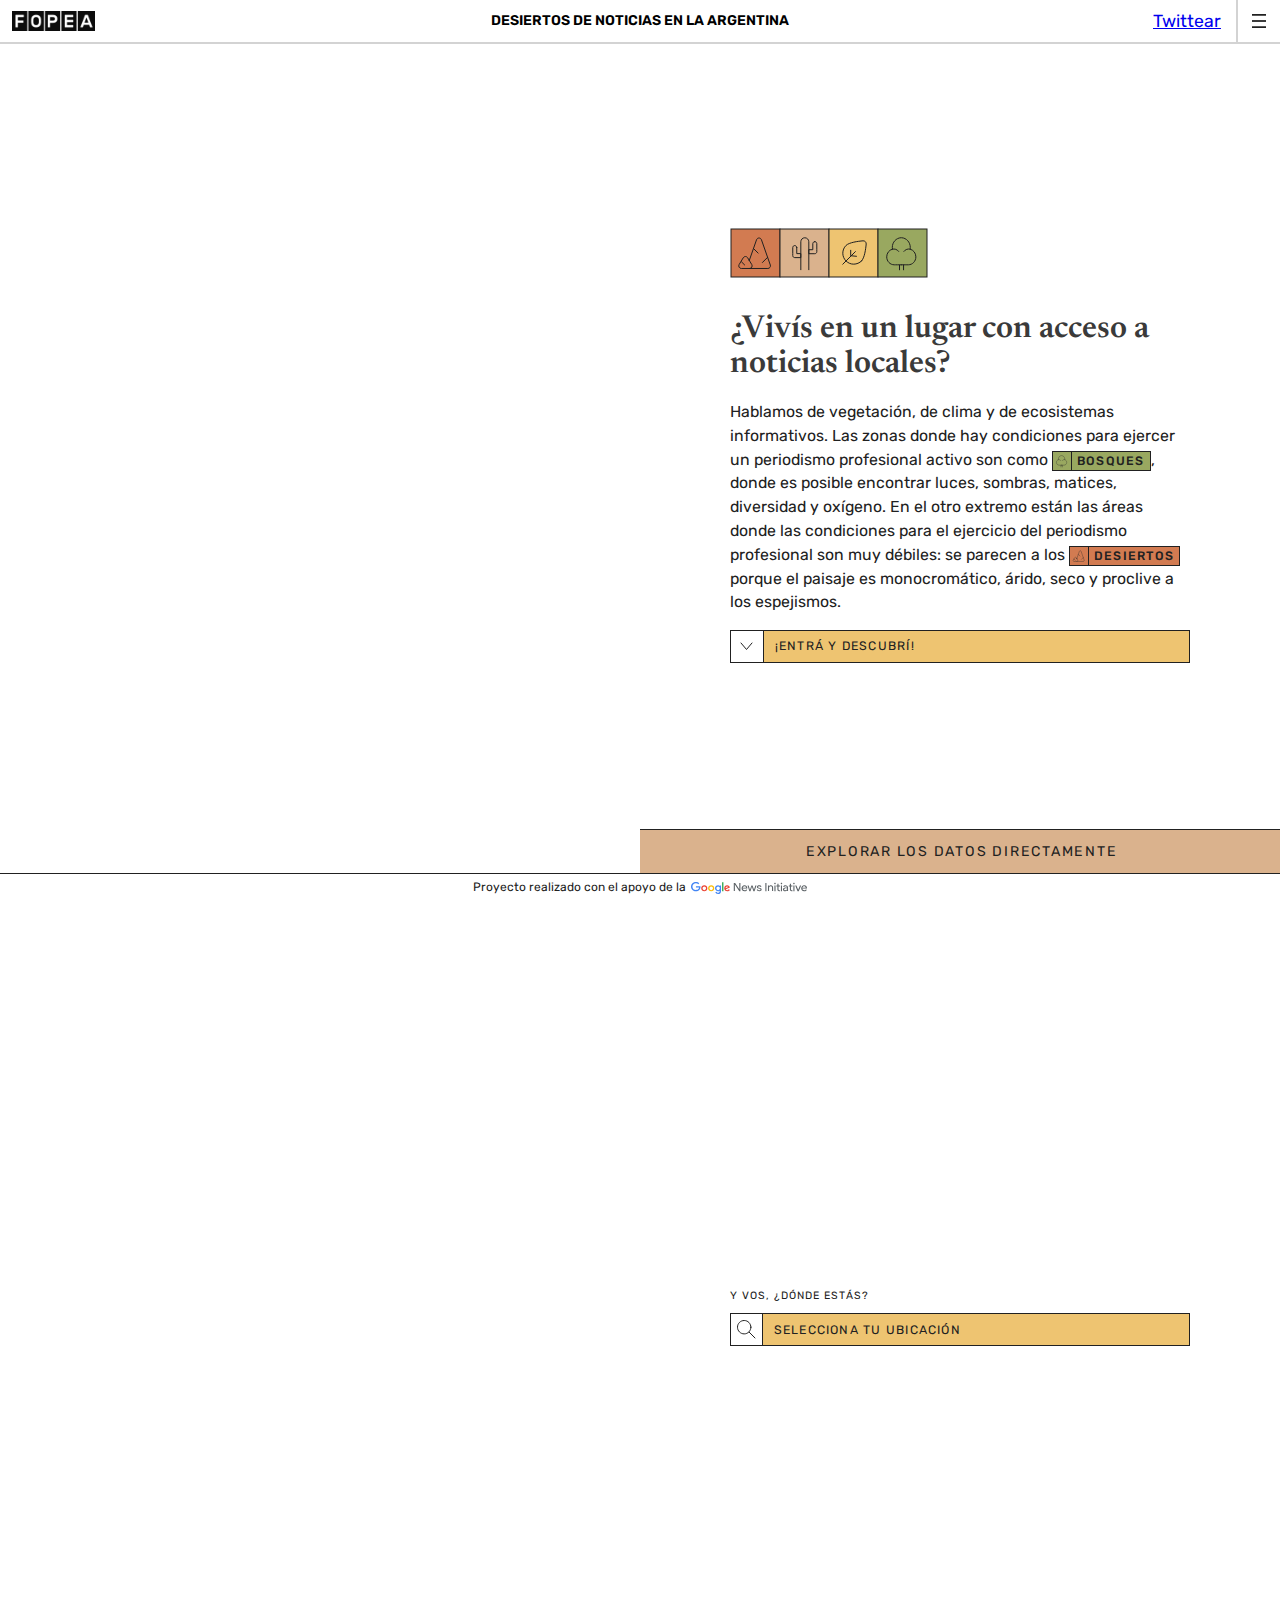
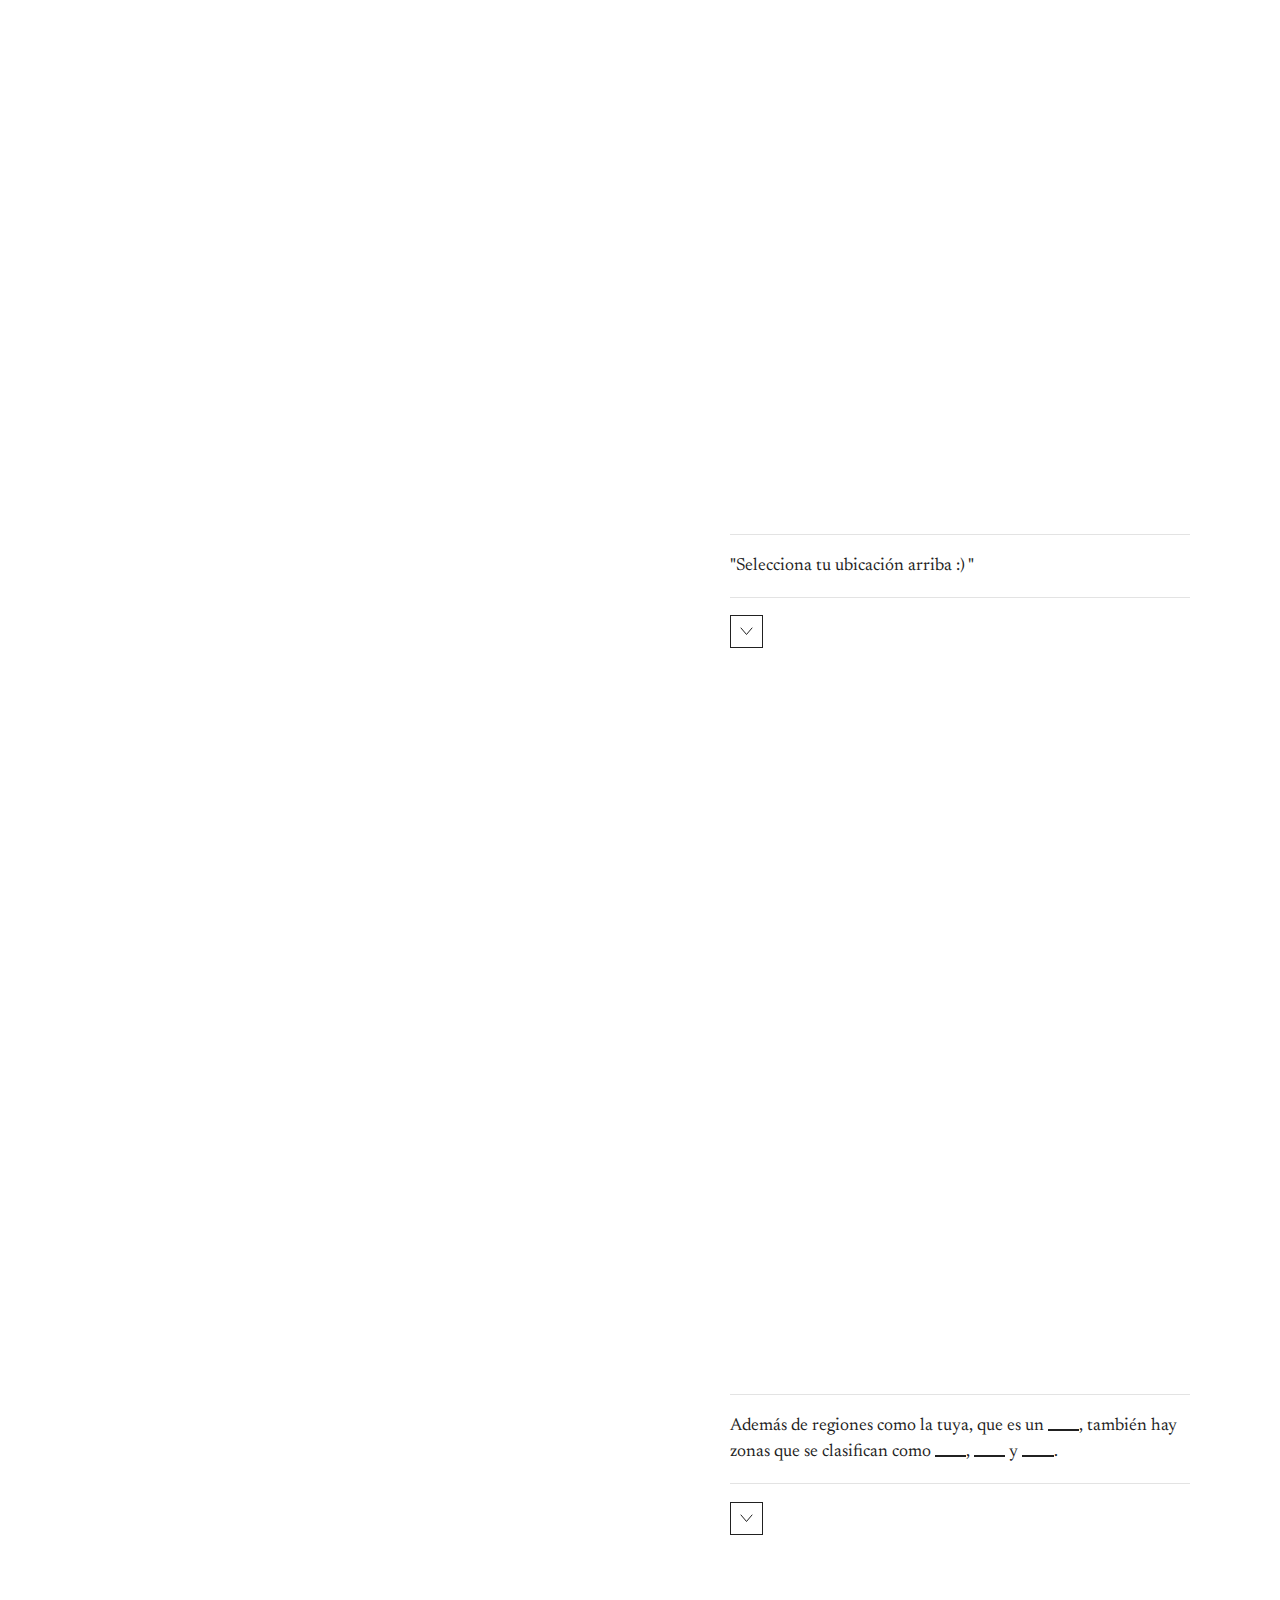
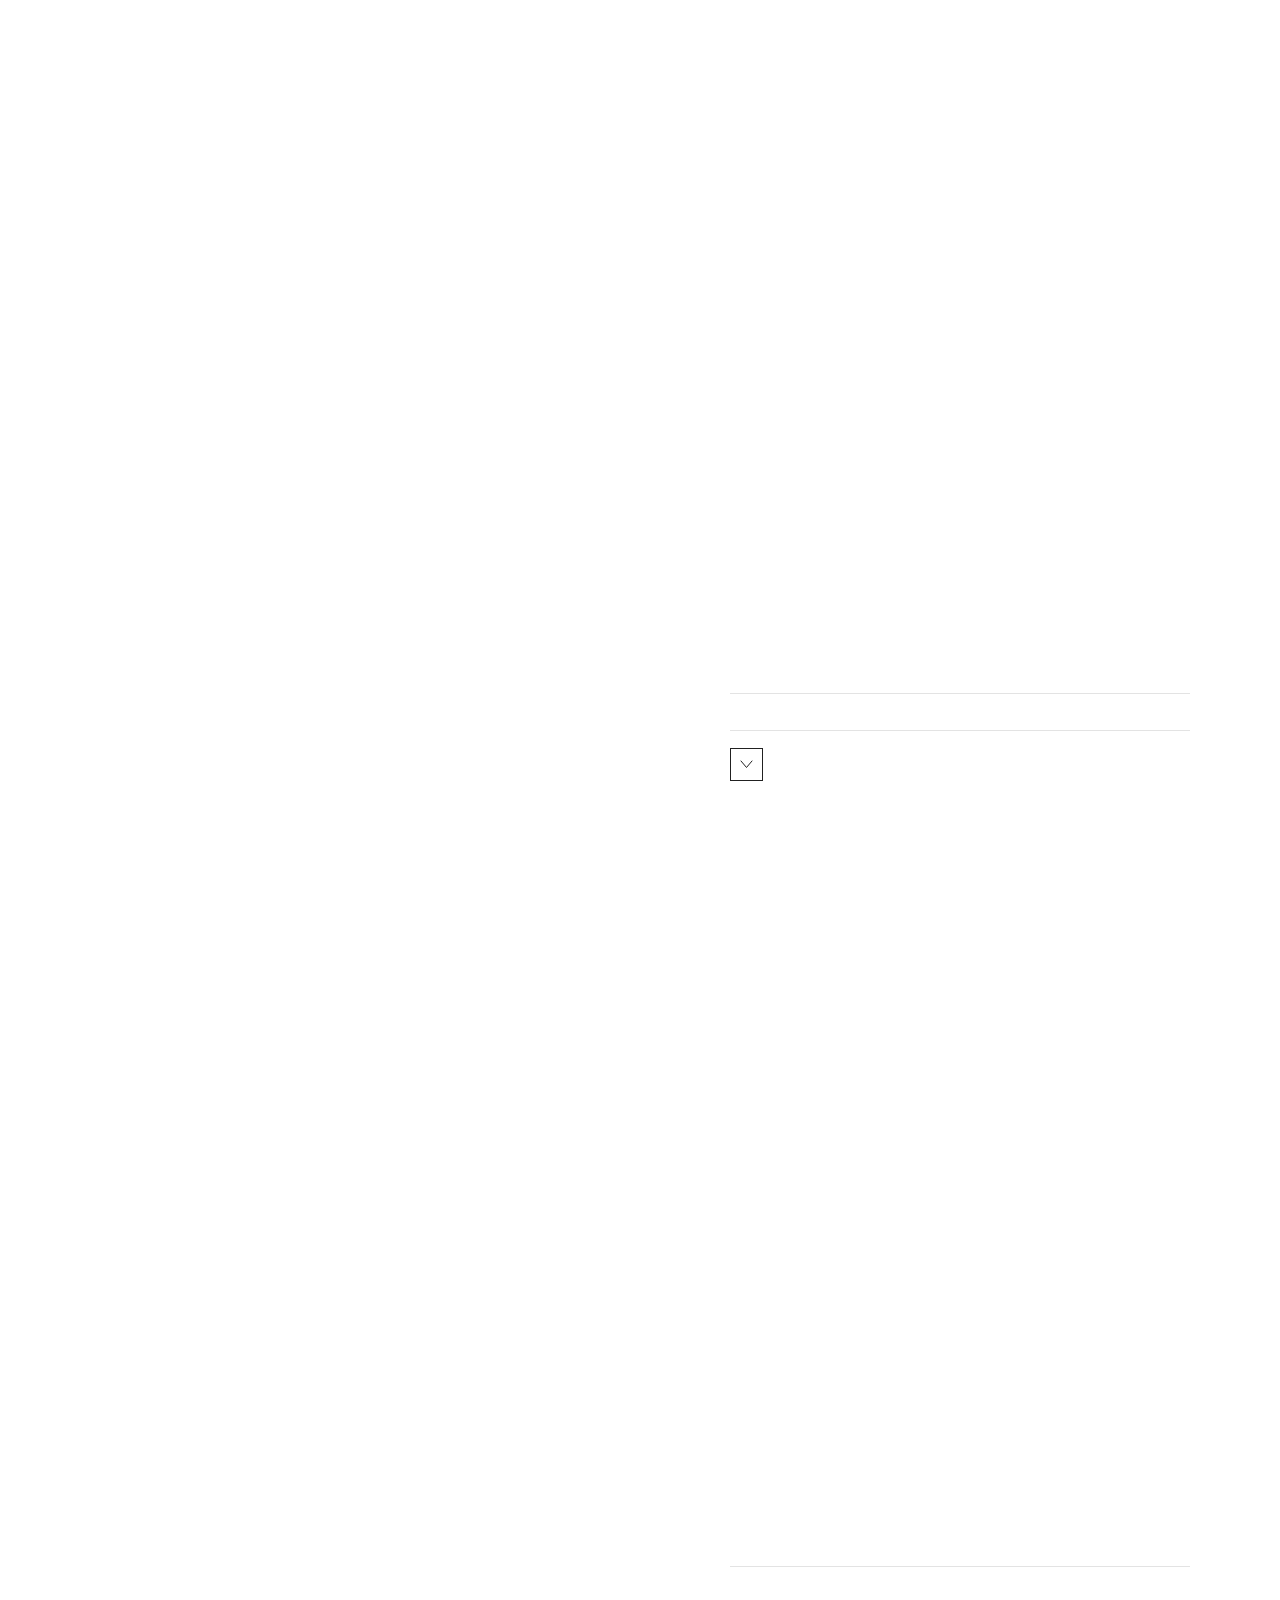
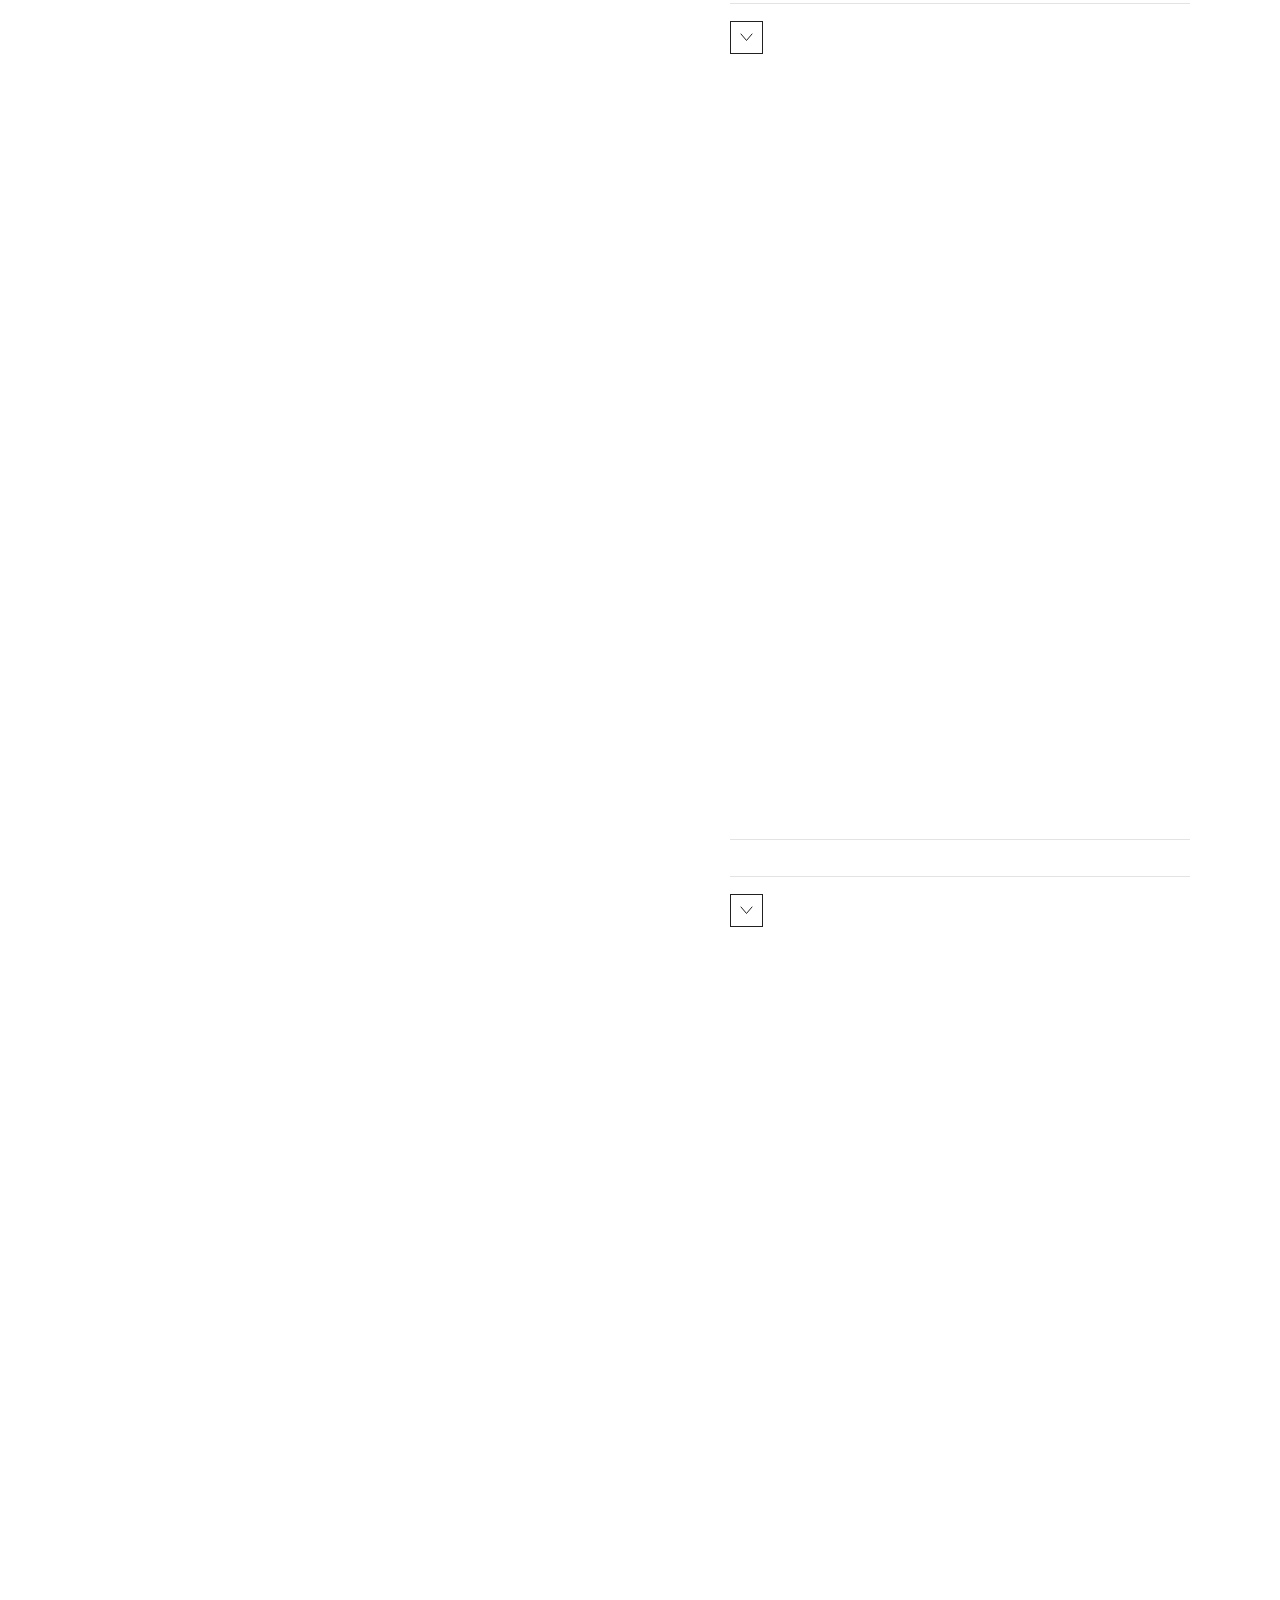
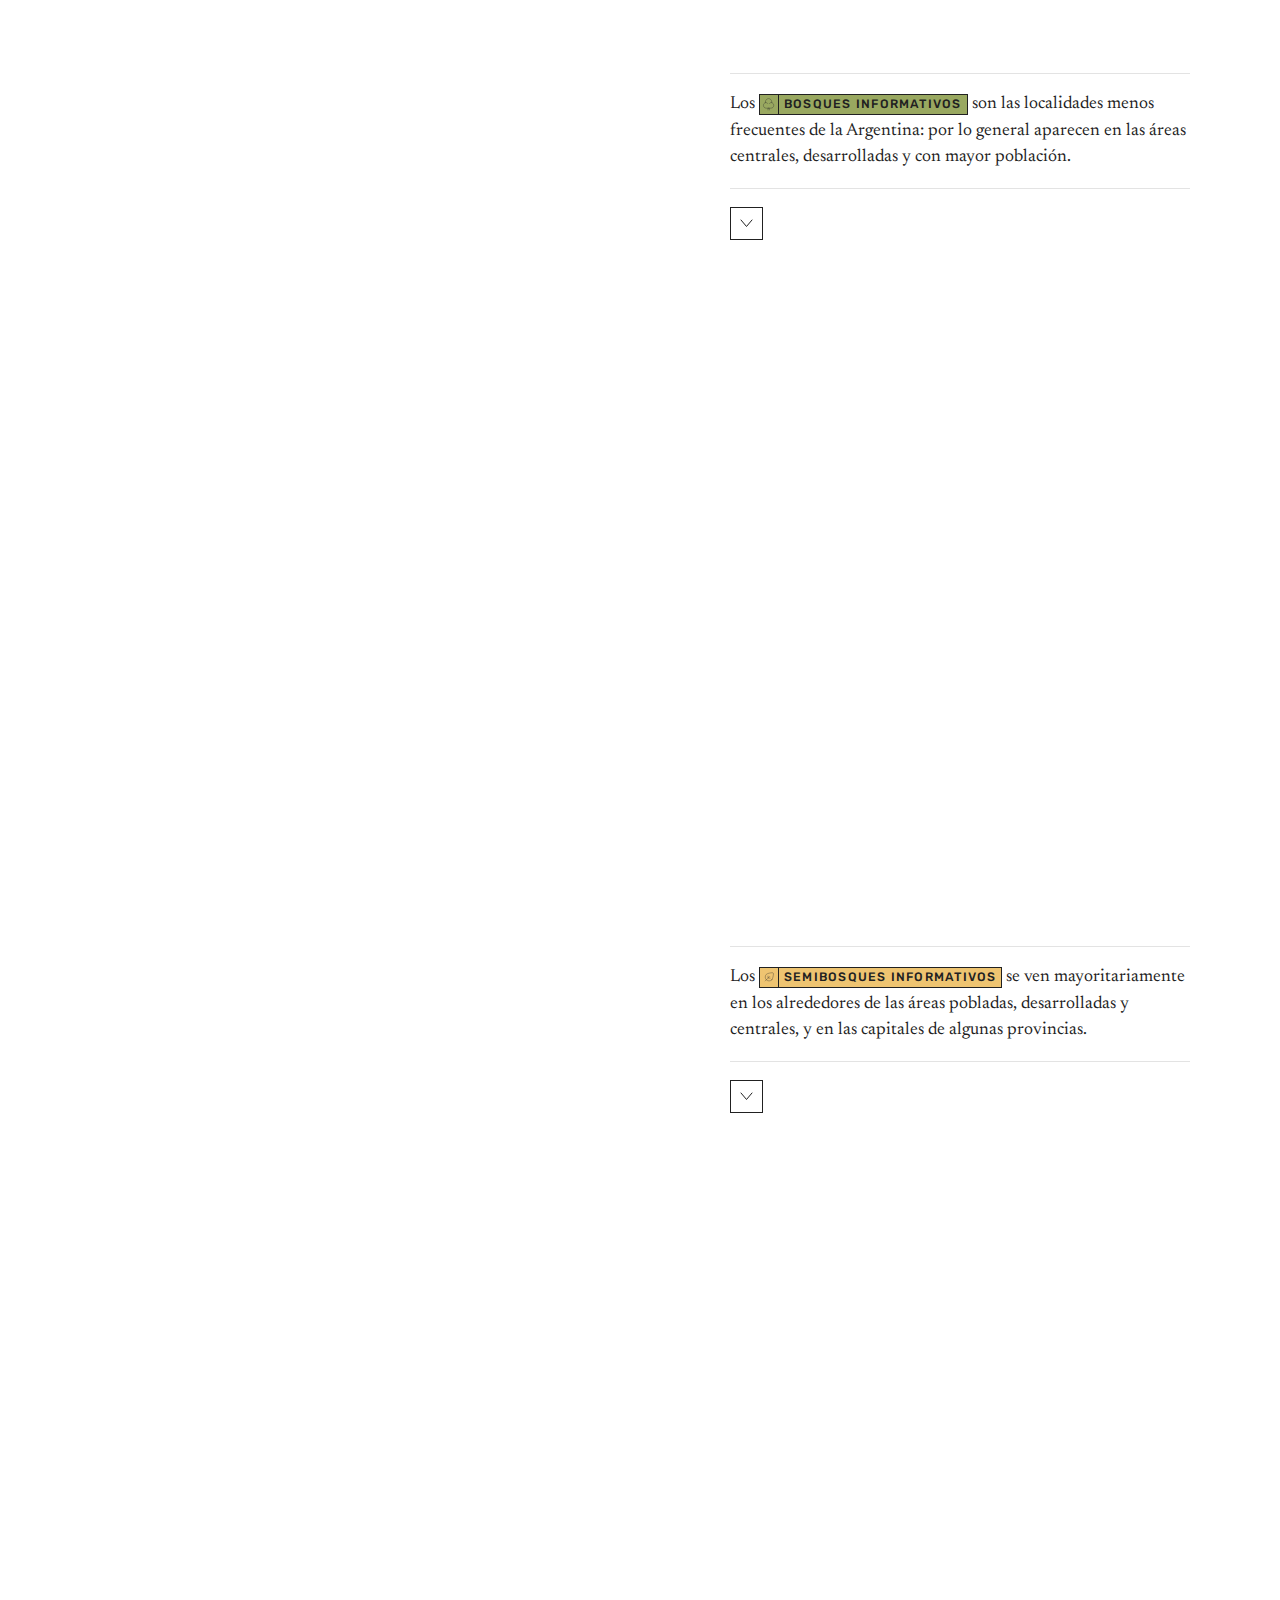
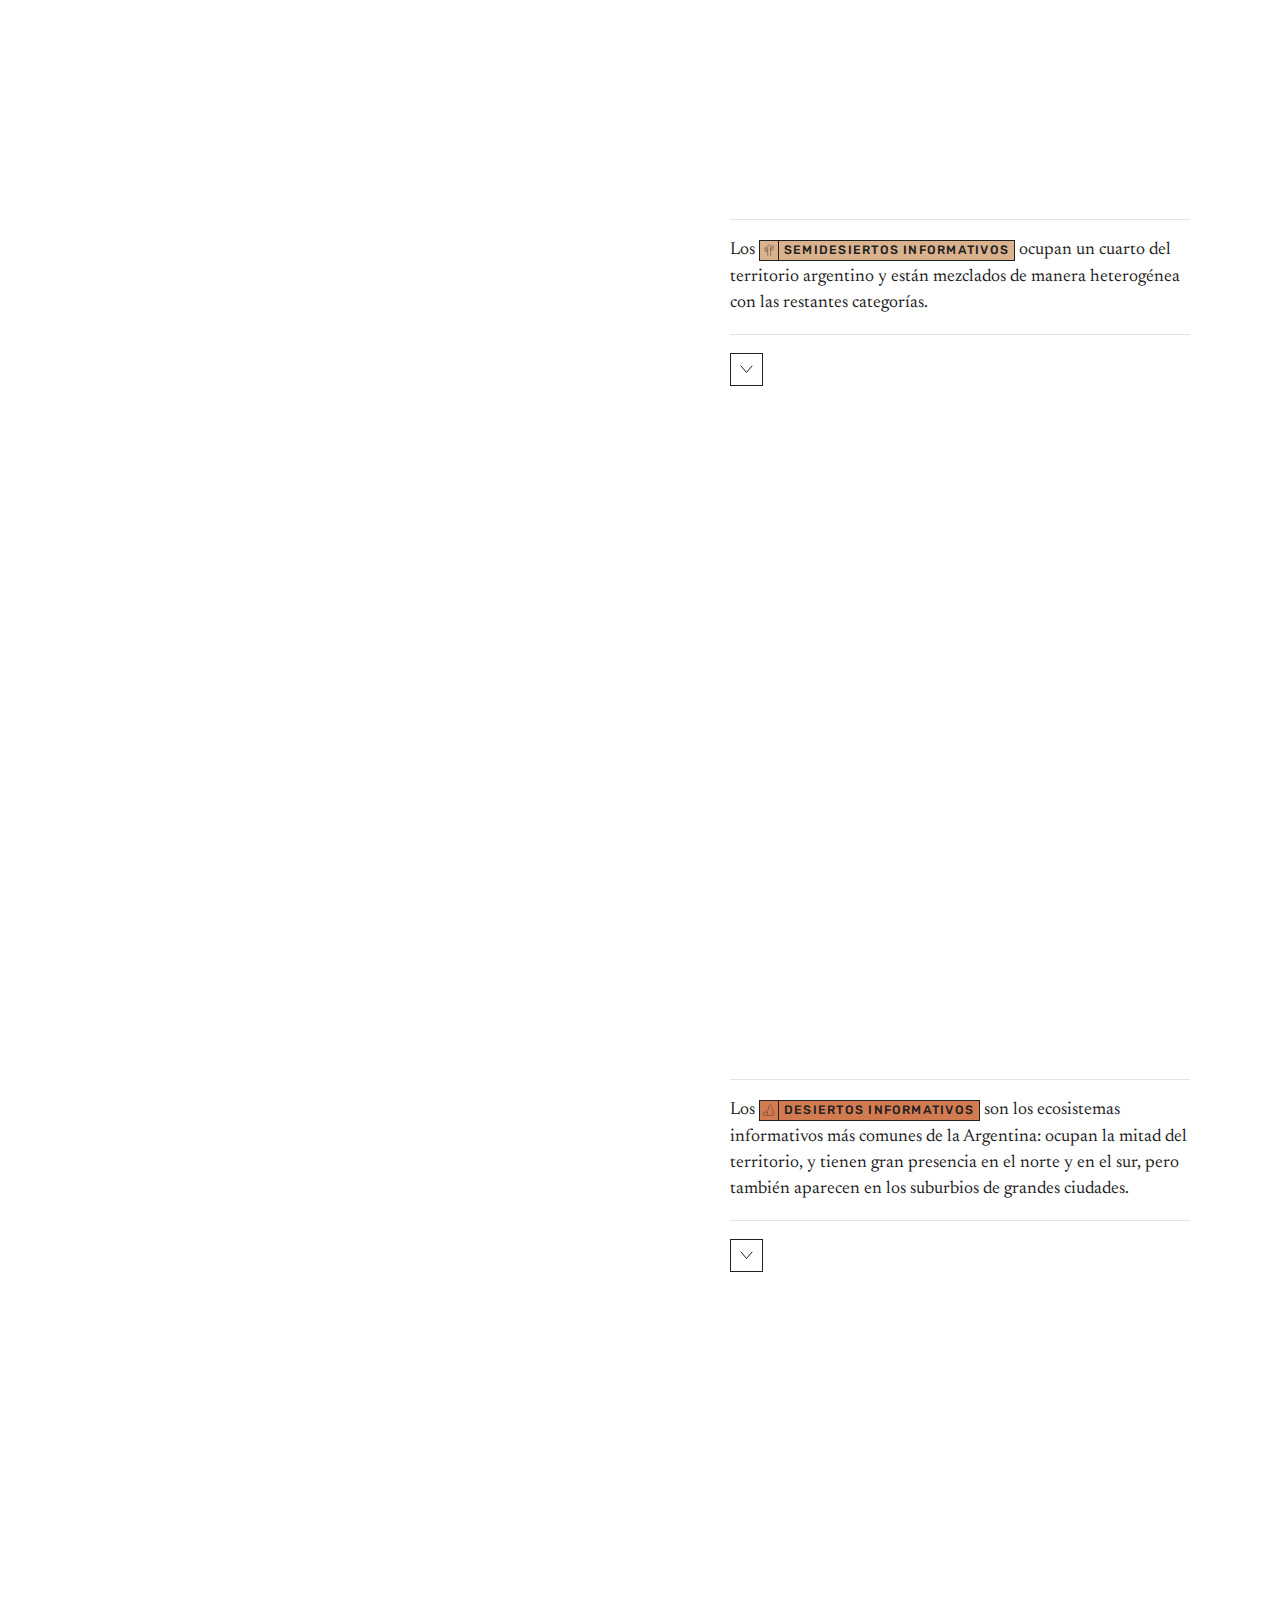
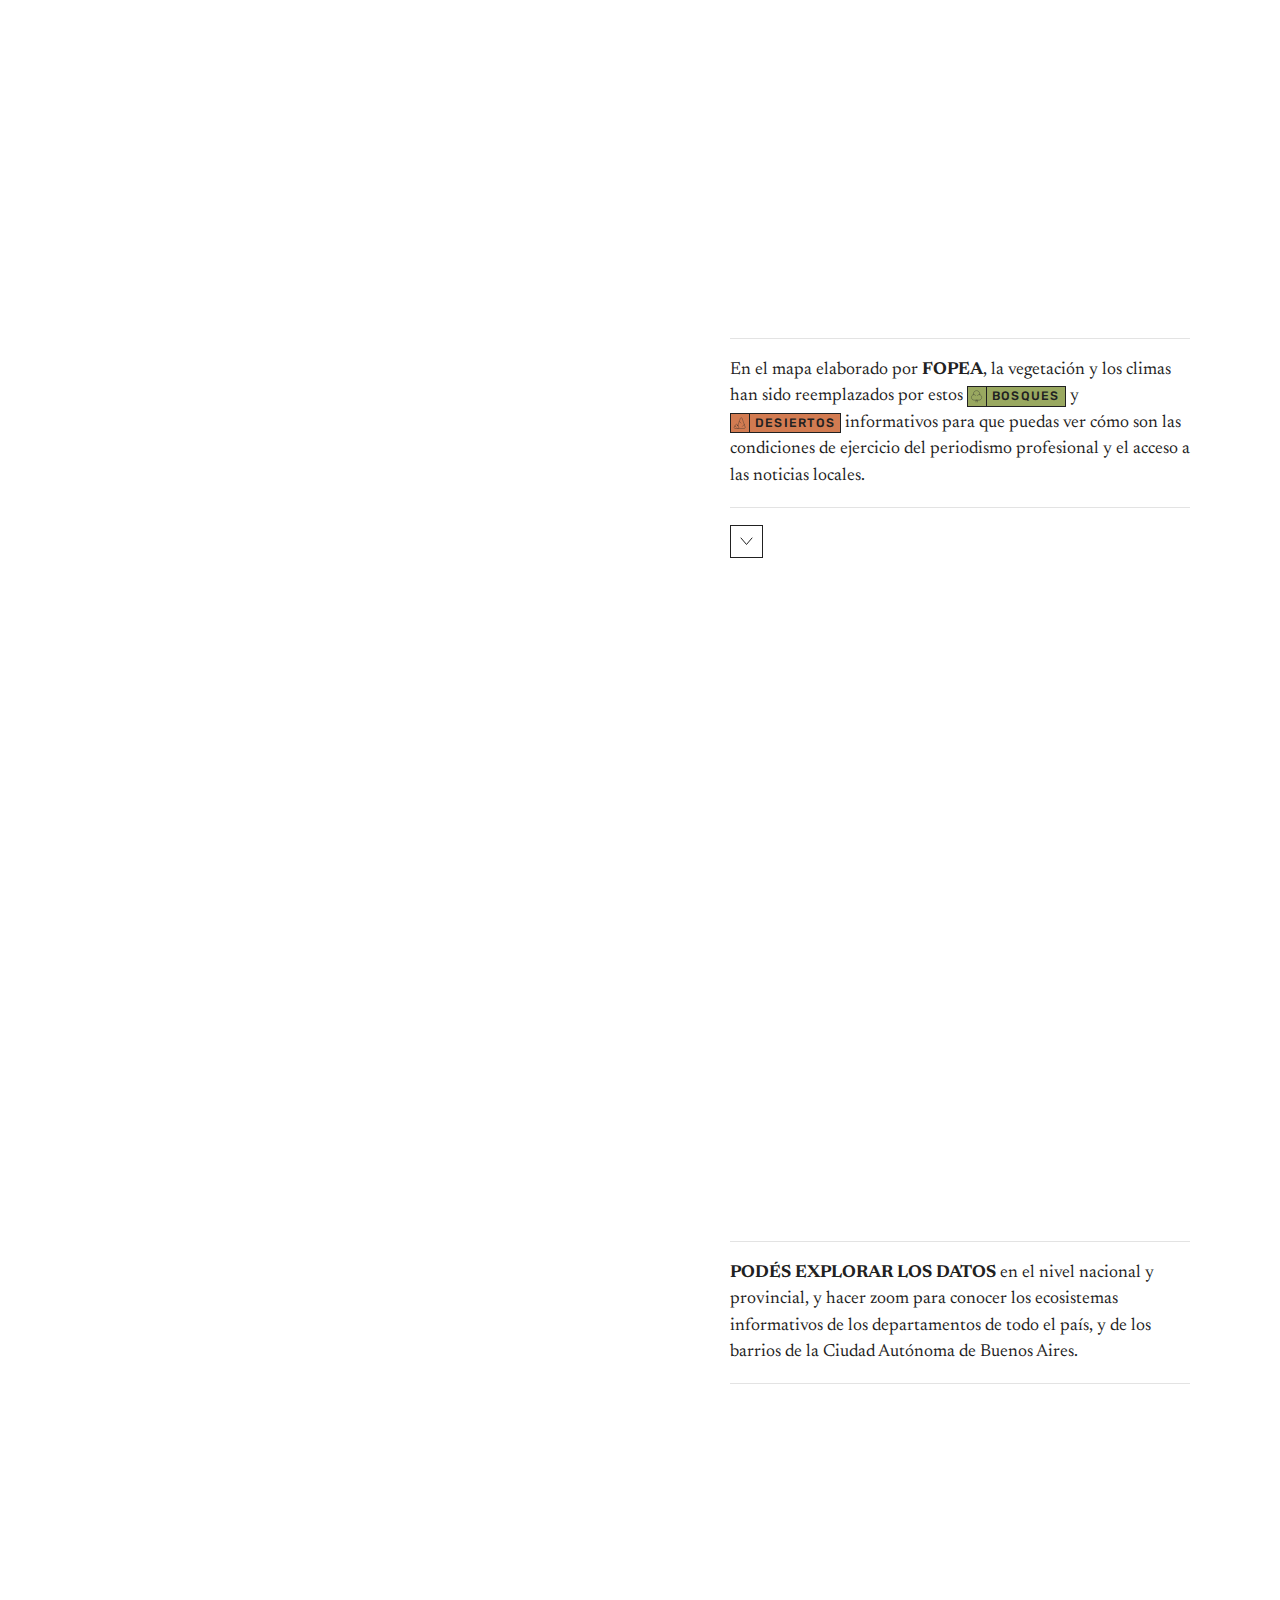
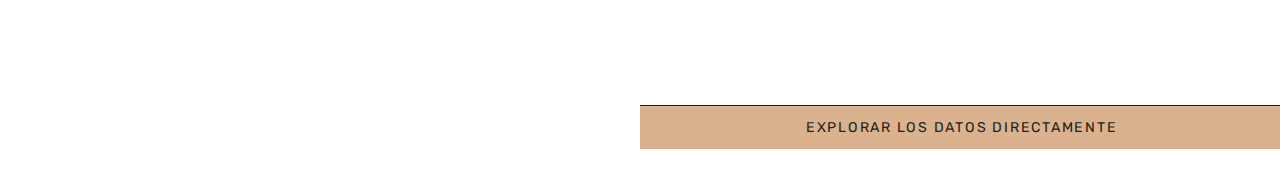
==== commit c2a5c0ca: "many design improvements. fixes focus after search." ====
--- a/index.html
+++ b/index.html
@@ -107,10 +107,16 @@
                         Hablamos de vegetación, de clima y de ecosistemas informativos. Las zonas donde hay condiciones para ejercer un periodismo profesional activo son como <span data-category-highlight="bosque" data-category-highlight-text="bosques"></span>, donde es posible encontrar luces, sombras, matices, diversidad y oxígeno. En el otro extremo están las áreas donde las condiciones para el ejercicio del periodismo profesional son muy débiles: se parecen a los <span data-category-highlight="desierto" data-category-highlight-text="desiertos"></span> porque el paisaje es monocromático, árido, seco y proclive a los espejismos. 
                     </p>
 
-                    <a href="#search-step" data-next-focus class="button-go-on first"><span aria-hidden="true">                        <svg width="20" height="10" viewBox="0 0 20 10">
-                        <line x1="0" y1="0" x2="10" y2="10" stroke="#212121"/>
-                        <line x1="10" y1="10" x2="20" y2="0" stroke="#212121"/>
-                    </svg></span></a>
+                    <a href="#search-step" class="button-go-on first">
+                        <span aria-hidden="true">  
+                            <svg width="13" height="9" viewBox="0 0 13 9" fill="none" xmlns="http://www.w3.org/2000/svg">
+                                <path d="M1 1L6.50062 7.48451L12 1" stroke="#212121" stroke-linecap="round"/>
+                            </svg>                     
+                        </span>
+                        <p>
+                            ¡Entrá y descubrí!
+                        </p>
+                    </a>
                 
                 </div>
 
@@ -128,7 +134,7 @@
                             <div class="container-search">
                                 <input type="search" id="location-search" name="q" list="locations" placeholder="Selecciona tu ubicación">
                                 <div class="search-button" id="story-search-place" aria-hidden="true">
-                                    <img src="./img/search.png">
+                                    <img src="./img/search.svg">
                                 </div>
                             </div>
                             <datalist id="locations"></datalist>
@@ -146,96 +152,111 @@
                     <p class="js--location-category-description card-text card-only-text">"Selecciona tu ubicación arriba :) "
                     </p>
 
-                    <a href="#other-categories" data-next-focus class="button-go-on"><span aria-hidden="true">                        <svg width="20" height="10" viewBox="0 0 20 10">
-                        <line x1="0" y1="0" x2="10" y2="10" stroke="#212121"/>
-                        <line x1="10" y1="10" x2="20" y2="0" stroke="#212121"/>
-                    </svg></span></a>
-
+                    <a href="#other-categories" data-next-focus class="button-go-on">                  
+                        <span aria-hidden="true">  
+                            <svg width="13" height="9" viewBox="0 0 13 9" fill="none" xmlns="http://www.w3.org/2000/svg">
+                                <path d="M1 1L6.50062 7.48451L12 1" stroke="#212121" stroke-linecap="round"/>
+                            </svg>                       
+                        </span>
+                    </a>
                 </div>      
 
             </div>
 
-            <div class="story-step" data-step="other-categories" id="other-categories">
+            <div class="story-step scroller-step" data-step="other-categories" id="other-categories">
            
                 <div class="story-step-inner">
 
                     <p class="card-text card-only-text">Además de regiones como la tuya, que es un <span class="js--location-category" data-category-highlight="bosque"></span>, también hay zonas que se clasifican como <span class="js--remaining-category1" data-category-highlight="semibosque"></span>, <span class="js--remaining-category2" data-category-highlight="semidesierto"></span> y <span class="js--remaining-category3" data-category-highlight="desierto"></span>.</p>
 
-                    <a href="#rem1" class="button-go-on"><span aria-hidden="true">                        <svg width="20" height="10" viewBox="0 0 20 10">
-                        <line x1="0" y1="0" x2="10" y2="10" stroke="#212121"/>
-                        <line x1="10" y1="10" x2="20" y2="0" stroke="#212121"/>
-                    </svg></span></a>
-
-                </div>
-
-            </div>
-
-            <div class="story-step" data-step="remaining-category1" id="rem1">
+                    <a href="#rem1" class="button-go-on">                       
+                        <span aria-hidden="true">  
+                            <svg width="13" height="9" viewBox="0 0 13 9" fill="none" xmlns="http://www.w3.org/2000/svg">
+                                <path d="M1 1L6.50062 7.48451L12 1" stroke="#212121" stroke-linecap="round"/>
+                            </svg>                       
+                        </span>
+                    </a>
+
+                </div>
+
+            </div>
+
+            <div class="story-step scroller-step" data-step="remaining-category1" id="rem1">
            
                 <div class="story-step-inner">
 
                     <p class="js--location-remaining-category1-text card-text card-only-text"></p>
 
-                    <a href="#rem2" class="button-go-on"><span aria-hidden="true">                        
-                        <svg width="20" height="10" viewBox="0 0 20 10">
-                        <line x1="0" y1="0" x2="10" y2="10" stroke="#212121"/>
-                        <line x1="10" y1="10" x2="20" y2="0" stroke="#212121"/>
-                    </svg></span></a>
-
-                </div>
-
-            </div>
-
-            <div class="story-step" data-step="remaining-category2" id="rem2">
+                    <a href="#rem2" class="button-go-on">                                              
+                        <span aria-hidden="true">  
+                            <svg width="13" height="9" viewBox="0 0 13 9" fill="none" xmlns="http://www.w3.org/2000/svg">
+                                <path d="M1 1L6.50062 7.48451L12 1" stroke="#212121" stroke-linecap="round"/>
+                            </svg>                       
+                        </span>
+                    </a>
+
+                </div>
+
+            </div>
+
+            <div class="story-step scroller-step" data-step="remaining-category2" id="rem2">
            
                 <div class="story-step-inner">
 
                     <p class="js--location-remaining-category2-text card-text card-only-text"></p>
 
-                    <a href="#rem3" class="button-go-on"><span aria-hidden="true">                        <svg width="20" height="10" viewBox="0 0 20 10">
-                        <line x1="0" y1="0" x2="10" y2="10" stroke="#212121"/>
-                        <line x1="10" y1="10" x2="20" y2="0" stroke="#212121"/>
-                    </svg></span></a>
-
-                </div>
-
-            </div>
-
-            <div class="story-step" data-step="remaining-category3" id="rem3">
+                    <a href="#rem3" class="button-go-on">                                           
+                        <span aria-hidden="true">  
+                            <svg width="13" height="9" viewBox="0 0 13 9" fill="none" xmlns="http://www.w3.org/2000/svg">
+                                <path d="M1 1L6.50062 7.48451L12 1" stroke="#212121" stroke-linecap="round"/>
+                            </svg>                       
+                        </span>
+                    </a>
+
+                </div>
+
+            </div>
+
+            <div class="story-step scroller-step" data-step="remaining-category3" id="rem3">
            
                 <div class="story-step-inner">
 
                     <p class="js--location-remaining-category3-text card-text card-only-text"></p>
 
-                    <a href="#arg-bosques" class="button-go-on"><span aria-hidden="true">
-                        <svg width="20" height="10" viewBox="0 0 20 10">
-                        <line x1="0" y1="0" x2="10" y2="10" stroke="#212121"/>
-                        <line x1="10" y1="10" x2="20" y2="0" stroke="#212121"/>
-                    </svg></span></a>
-
-                </div>
-
-            </div>
-
-            <div class="story-step" data-step="argentina-bosques" id="arg-bosques">
+                    <a href="#arg-bosques" class="button-go-on">                       
+                        <span aria-hidden="true">  
+                            <svg width="13" height="9" viewBox="0 0 13 9" fill="none" xmlns="http://www.w3.org/2000/svg">
+                                <path d="M1 1L6.50062 7.48451L12 1" stroke="#212121" stroke-linecap="round"/>
+                            </svg>                       
+                        </span>
+                    </a>
+
+                </div>
+
+            </div>
+
+            <div class="story-step scroller-step" data-step="argentina-bosques" id="arg-bosques">
            
 
                 <div class="story-step-inner">
 
                     <p class="card-text card-only-text">Los <span data-category-highlight="bosque" data-category-highlight-text="bosques informativos"></span> son las localidades menos frecuentes de la Argentina: por lo general aparecen en las áreas centrales, desarrolladas y con mayor población.</p>
 
-                    <a href="#arg-semibosques" class="button-go-on"><span aria-hidden="true">                        <svg width="20" height="10" viewBox="0 0 20 10">
-                        <line x1="0" y1="0" x2="10" y2="10" stroke="#212121"/>
-                        <line x1="10" y1="10" x2="20" y2="0" stroke="#212121"/>
-                    </svg></span></a>
-
-                </div>
-
-
-    
-            </div>
-
-            <div class="story-step" data-step="argentina-semibosques" id="arg-semibosques">
+                    <a href="#arg-semibosques" class="button-go-on">       
+                        <span aria-hidden="true">  
+                            <svg width="13" height="9" viewBox="0 0 13 9" fill="none" xmlns="http://www.w3.org/2000/svg">
+                                <path d="M1 1L6.50062 7.48451L12 1" stroke="#212121" stroke-linecap="round"/>
+                            </svg>                       
+                        </span>
+                    </a>
+
+                </div>
+
+
+    
+            </div>
+
+            <div class="story-step scroller-step" data-step="argentina-semibosques" id="arg-semibosques">
            
 
                 <div class="story-step-inner">
@@ -243,18 +264,21 @@
                     <p class="card-text card-only-text">Los <span data-category-highlight="semibosque" data-category-highlight-text="semibosques informativos"></span> se ven mayoritariamente en los alrededores de las áreas  pobladas, desarrolladas y centrales, y en las capitales de algunas provincias.
                     </p>
 
-                    <a href="#arg-semidesiertos" class="button-go-on"><span aria-hidden="true">                        <svg width="20" height="10" viewBox="0 0 20 10">
-                        <line x1="0" y1="0" x2="10" y2="10" stroke="#212121"/>
-                        <line x1="10" y1="10" x2="20" y2="0" stroke="#212121"/>
-                    </svg></span></a>
-
-                </div>
-
-
-    
-            </div>
-
-            <div class="story-step" data-step="argentina-semidesiertos" id="arg-semidesiertos">
+                    <a href="#arg-semidesiertos" class="button-go-on">                            
+                        <span aria-hidden="true">  
+                            <svg width="13" height="9" viewBox="0 0 13 9" fill="none" xmlns="http://www.w3.org/2000/svg">
+                                <path d="M1 1L6.50062 7.48451L12 1" stroke="#212121" stroke-linecap="round"/>
+                            </svg>                       
+                        </span>
+                    </a>
+
+                </div>
+
+
+    
+            </div>
+
+            <div class="story-step scroller-step" data-step="argentina-semidesiertos" id="arg-semidesiertos">
            
 
                 <div class="story-step-inner">
@@ -262,18 +286,21 @@
                     <p class="card-text card-only-text">Los <span data-category-highlight="semidesierto" data-category-highlight-text="semidesiertos informativos"></span> ocupan un cuarto del territorio argentino y están mezclados de manera heterogénea con las restantes categorías.
                     </p>
 
-                    <a href="#arg-desiertos" class="button-go-on"><span aria-hidden="true">                        <svg width="20" height="10" viewBox="0 0 20 10">
-                        <line x1="0" y1="0" x2="10" y2="10" stroke="#212121"/>
-                        <line x1="10" y1="10" x2="20" y2="0" stroke="#212121"/>
-                    </svg></span></a>
-
-                </div>
-
-
-    
-            </div>
-
-            <div class="story-step" data-step="argentina-desiertos" id="arg-desiertos">
+                    <a href="#arg-desiertos" class="button-go-on">                            
+                        <span aria-hidden="true">  
+                            <svg width="13" height="9" viewBox="0 0 13 9" fill="none" xmlns="http://www.w3.org/2000/svg">
+                                <path d="M1 1L6.50062 7.48451L12 1" stroke="#212121" stroke-linecap="round"/>
+                            </svg>                       
+                        </span>
+                    </a>
+
+                </div>
+
+
+    
+            </div>
+
+            <div class="story-step scroller-step" data-step="argentina-desiertos" id="arg-desiertos">
            
 
                 <div class="story-step-inner">
@@ -281,18 +308,21 @@
                     <p class="card-text card-only-text">Los <span data-category-highlight="desierto" data-category-highlight-text="desiertos informativos"></span> son los ecosistemas informativos más comunes de la Argentina: ocupan la mitad del territorio, y tienen gran presencia en el norte y en el sur, pero también aparecen en los suburbios de grandes ciudades.
                     </p>
 
-                    <a href="#penultimo" class="button-go-on"><span aria-hidden="true">                        <svg width="20" height="10" viewBox="0 0 20 10">
-                        <line x1="0" y1="0" x2="10" y2="10" stroke="#212121"/>
-                        <line x1="10" y1="10" x2="20" y2="0" stroke="#212121"/>
-                    </svg></span></a>
-
-                </div>
-
-
-    
-            </div>
-
-            <div class="story-step" data-step="penultimo" id="penultimo">
+                    <a href="#penultimo" class="button-go-on">
+                        <span aria-hidden="true">  
+                            <svg width="13" height="9" viewBox="0 0 13 9" fill="none" xmlns="http://www.w3.org/2000/svg">
+                                <path d="M1 1L6.50062 7.48451L12 1" stroke="#212121" stroke-linecap="round"/>
+                            </svg>                       
+                        </span>
+                    </a>
+
+                </div>
+
+
+    
+            </div>
+
+            <div class="story-step scroller-step" data-step="penultimo" id="penultimo">
            
 
                 <div class="story-step-inner">
@@ -301,15 +331,18 @@
 
                 </div>
 
-                <a href="#fecho" class="button-go-on"><span aria-hidden="true">                        <svg width="20" height="10" viewBox="0 0 20 10">
-                    <line x1="0" y1="0" x2="10" y2="10" stroke="#212121"/>
-                    <line x1="10" y1="10" x2="20" y2="0" stroke="#212121"/>
-                </svg></span></a>
-    
-            </div>
-
-
-            <div class="story-step" data-step="fecho" id="fecho">
+                <a href="#fecho" class="button-go-on">                        
+                    <span aria-hidden="true">  
+                        <svg width="13" height="9" viewBox="0 0 13 9" fill="none" xmlns="http://www.w3.org/2000/svg">
+                            <path d="M1 1L6.50062 7.48451L12 1" stroke="#212121" stroke-linecap="round"/>
+                        </svg>                     
+                    </span>
+                </a>
+    
+            </div>
+
+
+            <div class="story-step scroller-step" data-step="fecho" id="fecho">
            
 
                 <div class="story-step-inner">
--- a/styles/style.css
+++ b/styles/style.css
@@ -30,7 +30,7 @@
     --color-vis-variable-label : #636363;
     --color-vis-axis : #E5E5E5;
 
-    --size-controls: 29px;
+    --size-controls: 33px;
 
     font-size: max(16px, calc(8px + .75vw));
 
@@ -578,6 +578,7 @@
     max-width: 36vw;
     width: 36rem;
     margin: 0 auto;
+    height: var(--size-controls);
 }
 
 a.button-go-on::after {
@@ -585,26 +586,49 @@
     content: 'Seguir';
 }
 
-[data-step="abertura"] a.button-go-on::after {
-    content: '¡Entrá y descubrí!';
-    color: var(--font-color);
-    padding: 4px 10px;
-}
-
 a.button-go-on span {
 
-    /* font-size: 2rem; */
-    /* font-weight: 100; */
     border: 1px solid var(--font-color);
     color: var(--font-color);
-    width: 2rem;
-    /* height: 2rem; */
-    padding: 5px 0;
-    /* transform-origin: right; */
-    /* transform: scaleY(.5); */
-    display: inline-block;
+    width: var(--size-controls);
+    display: flex;
+    justify-content: center;
+    align-items: center;
     text-align: center;
-    /* line-height: 4rem; */
+
+}
+
+[data-step="abertura"] a.button-go-on::after {
+    content: '';
+}
+
+a.button-go-on.first {
+
+    background-color: var(--color-highlight);
+    border: 1px solid var(--font-color);
+    font-size: .7rem;
+    font-family: var(--font-body);  
+    color: var(--font-color);
+    text-transform: uppercase;
+    letter-spacing: .1em;
+    max-width: 100%;
+
+}
+
+a.button-go-on.first span {
+    border: none;
+    border-right: 1px solid var(--font-color);
+    background-color: white;
+}
+
+a.button-go-on.first p {
+
+    margin: 0;
+    font-size: .7rem;
+    display: flex;
+    align-items: center;
+    margin-left: calc(var(--size-controls) / 3);
+    line-height: 100%;
 
 }
 
@@ -648,18 +672,24 @@
     font-size: .7rem;
     background: var(--color-highlight);
     font-family: var(--font-body);  
-    padding: 4px;
+    line-height: 100%;
     color: var(--font-color);
     text-transform: uppercase;
     letter-spacing: .1em;
-    /*transform-origin: left;
-    transform: scaleX(0);
-    transition: transform .5s;*/
+    padding-left: calc(var(--size-controls) / 3);
     -webkit-appearance: none;
     -webkit-border-radius: 0;
 
     height: var(--size-controls);
     margin-left: 0;
+
+}
+
+input#location-search::placeholder {
+
+    font-weight: normal;
+    color: var(--font-color);
+
 }
 /*
 input#location-search.unfolded {
@@ -678,7 +708,9 @@
     width: var(--size-controls);
     height: var(--size-controls);
     order: -1;
-    padding: 5px;
+    display: flex;
+    align-items: center;
+    justify-content: center;
   }
   
 .search-button img {
@@ -1054,6 +1086,7 @@
 
     font-family: var(--font-body) !important;
     padding: 10px 10px !important;
+    border: 1px solid var(--font-color);
     /*letter-spacing: .1em;
     text-transform: uppercase;*/
     /* part of the style is inline, so we need to use JS to style it */
@@ -1064,25 +1097,8 @@
 
     border-left: none !important;
     align-self: flex-start !important;
-
-}
-
-a.button-go-on.first {
-
-    background-color: var(--color-highlight);
-    border: 1px solid var(--font-color);
-    font-size: .7rem;
-    line-height: calc(.7em + 8px);
-    font-family: var(--font-body);  
-    padding: 4px;
-    color: var(--font-color);
-    text-transform: uppercase;
-    letter-spacing: .1em;
-
-}
-
-a.button-go-on.first span {
-    border: none;
+    border-top-color: var(--font-color) !important;
+
 }
 
 @media screen and (max-width: 620px) {
@@ -1168,6 +1184,12 @@
 
     }
 
+    [data-step="search-step"] .story-step-inner {
+
+        background-color: transparent;
+
+    }
+
     .story-step:first-of-type .story-step-inner {
 
         padding: 20px;
@@ -1193,18 +1215,19 @@
 
     }
 
-    a.button-go-on.first {
+    /*a.button-go-on.first {
         width: 100%;
         max-width: 100%;
         justify-content: center;
 
-    }
+    }*/
 
     a.button-go-on:not(.first) {
 
         display: block;
         width: 90vw;
         margin: 0;
+        height: unset;
 
     }
 
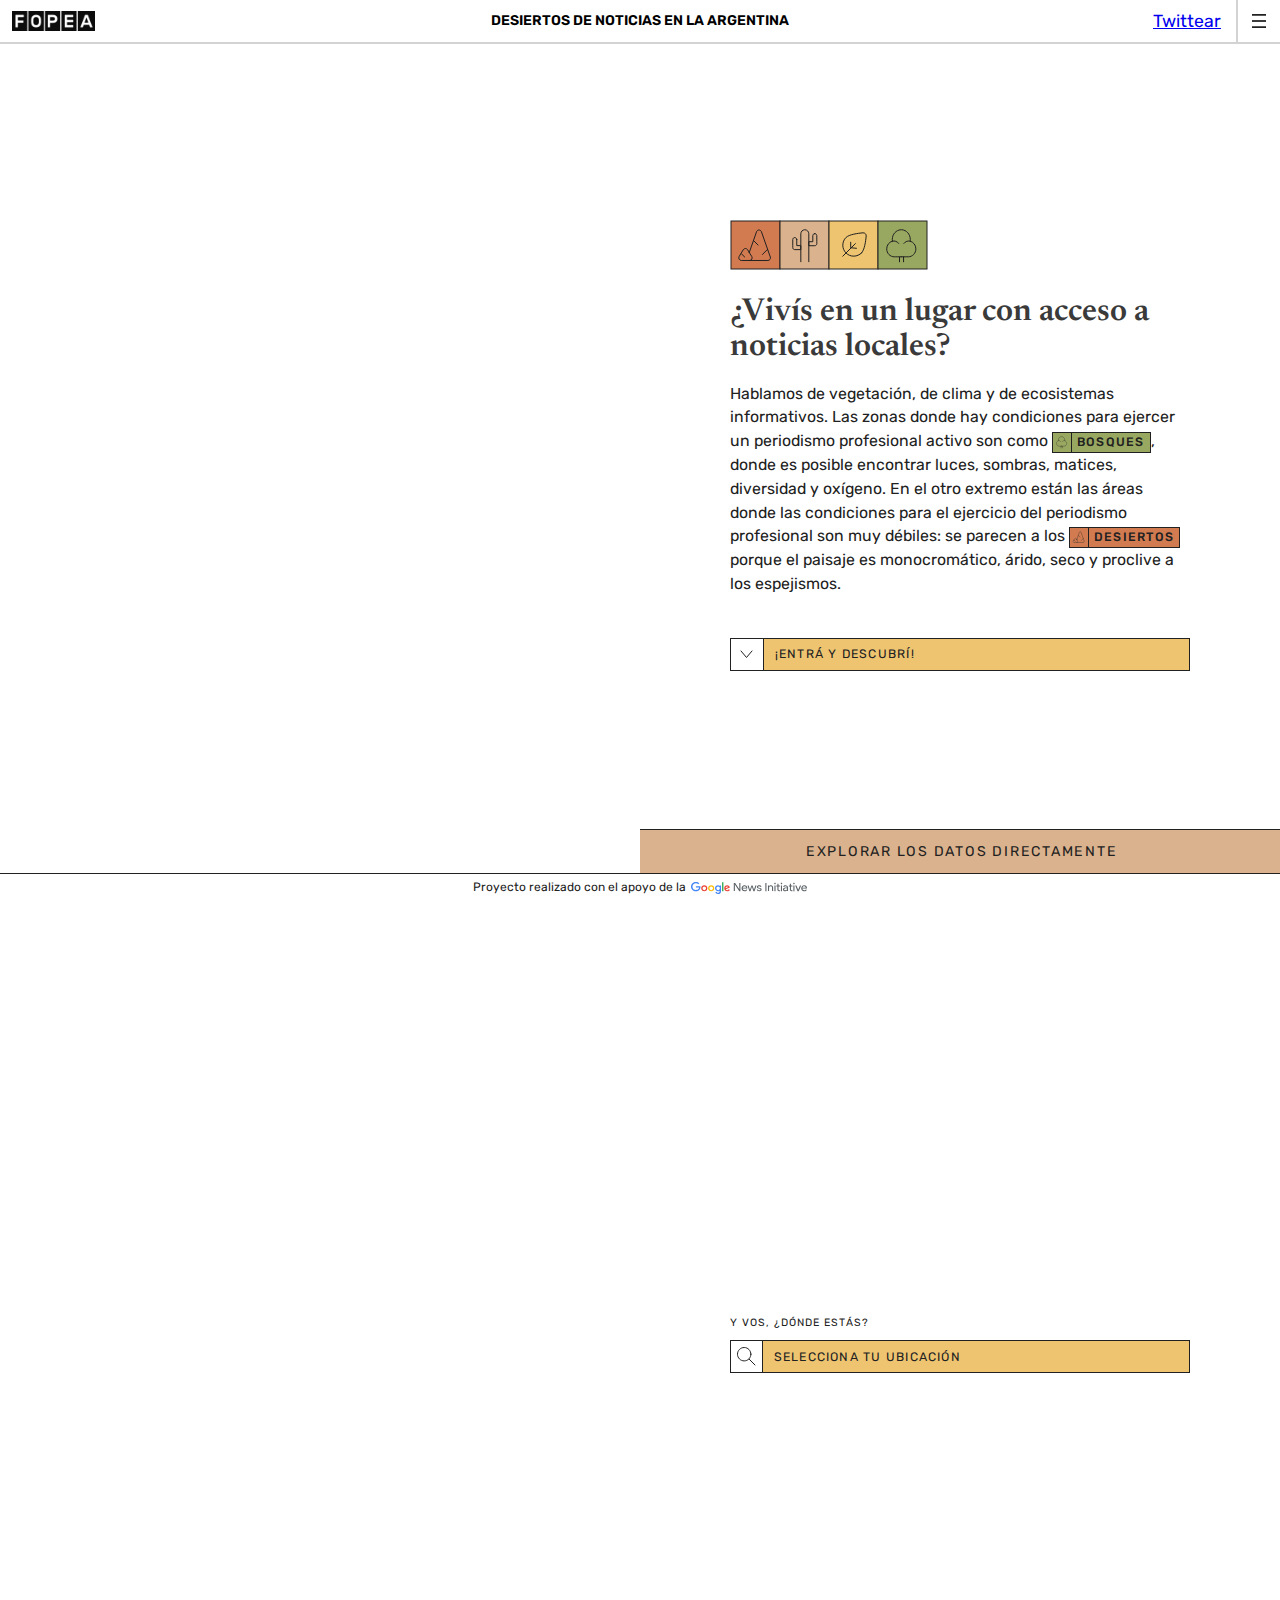
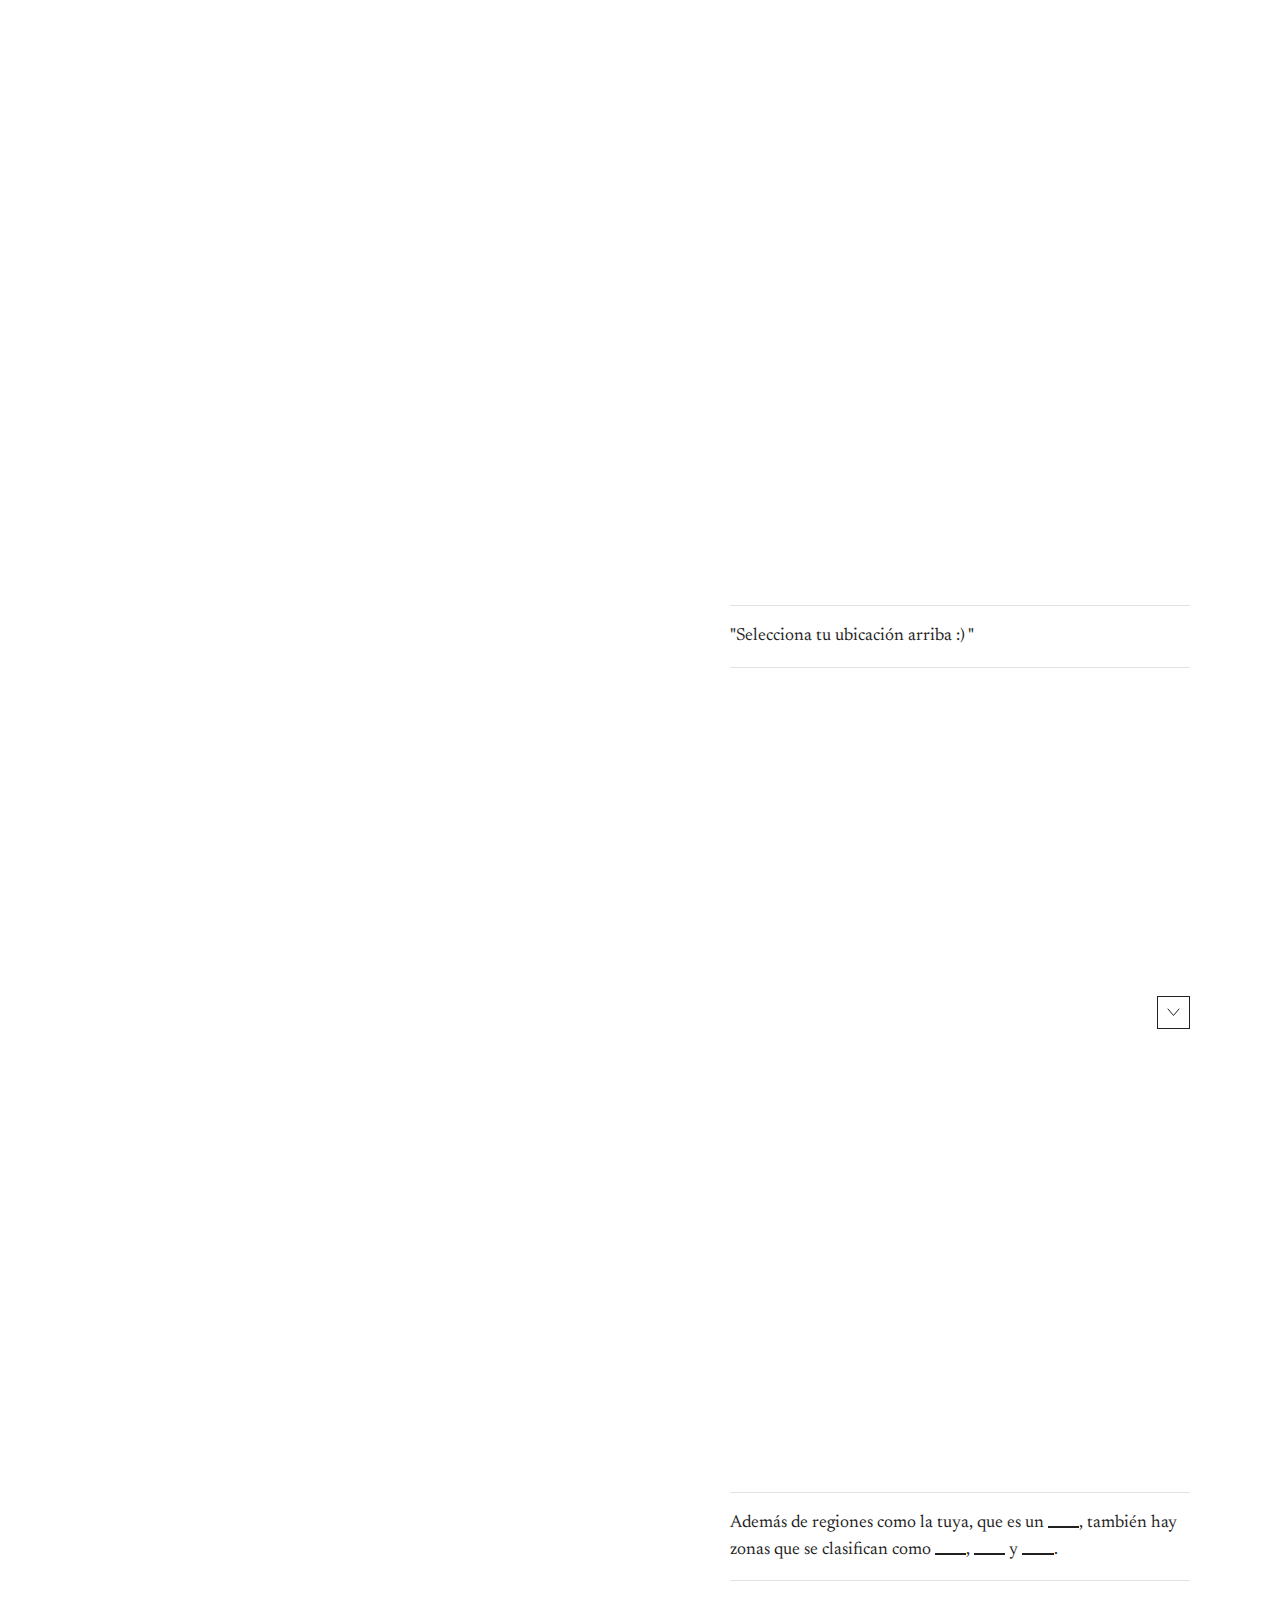
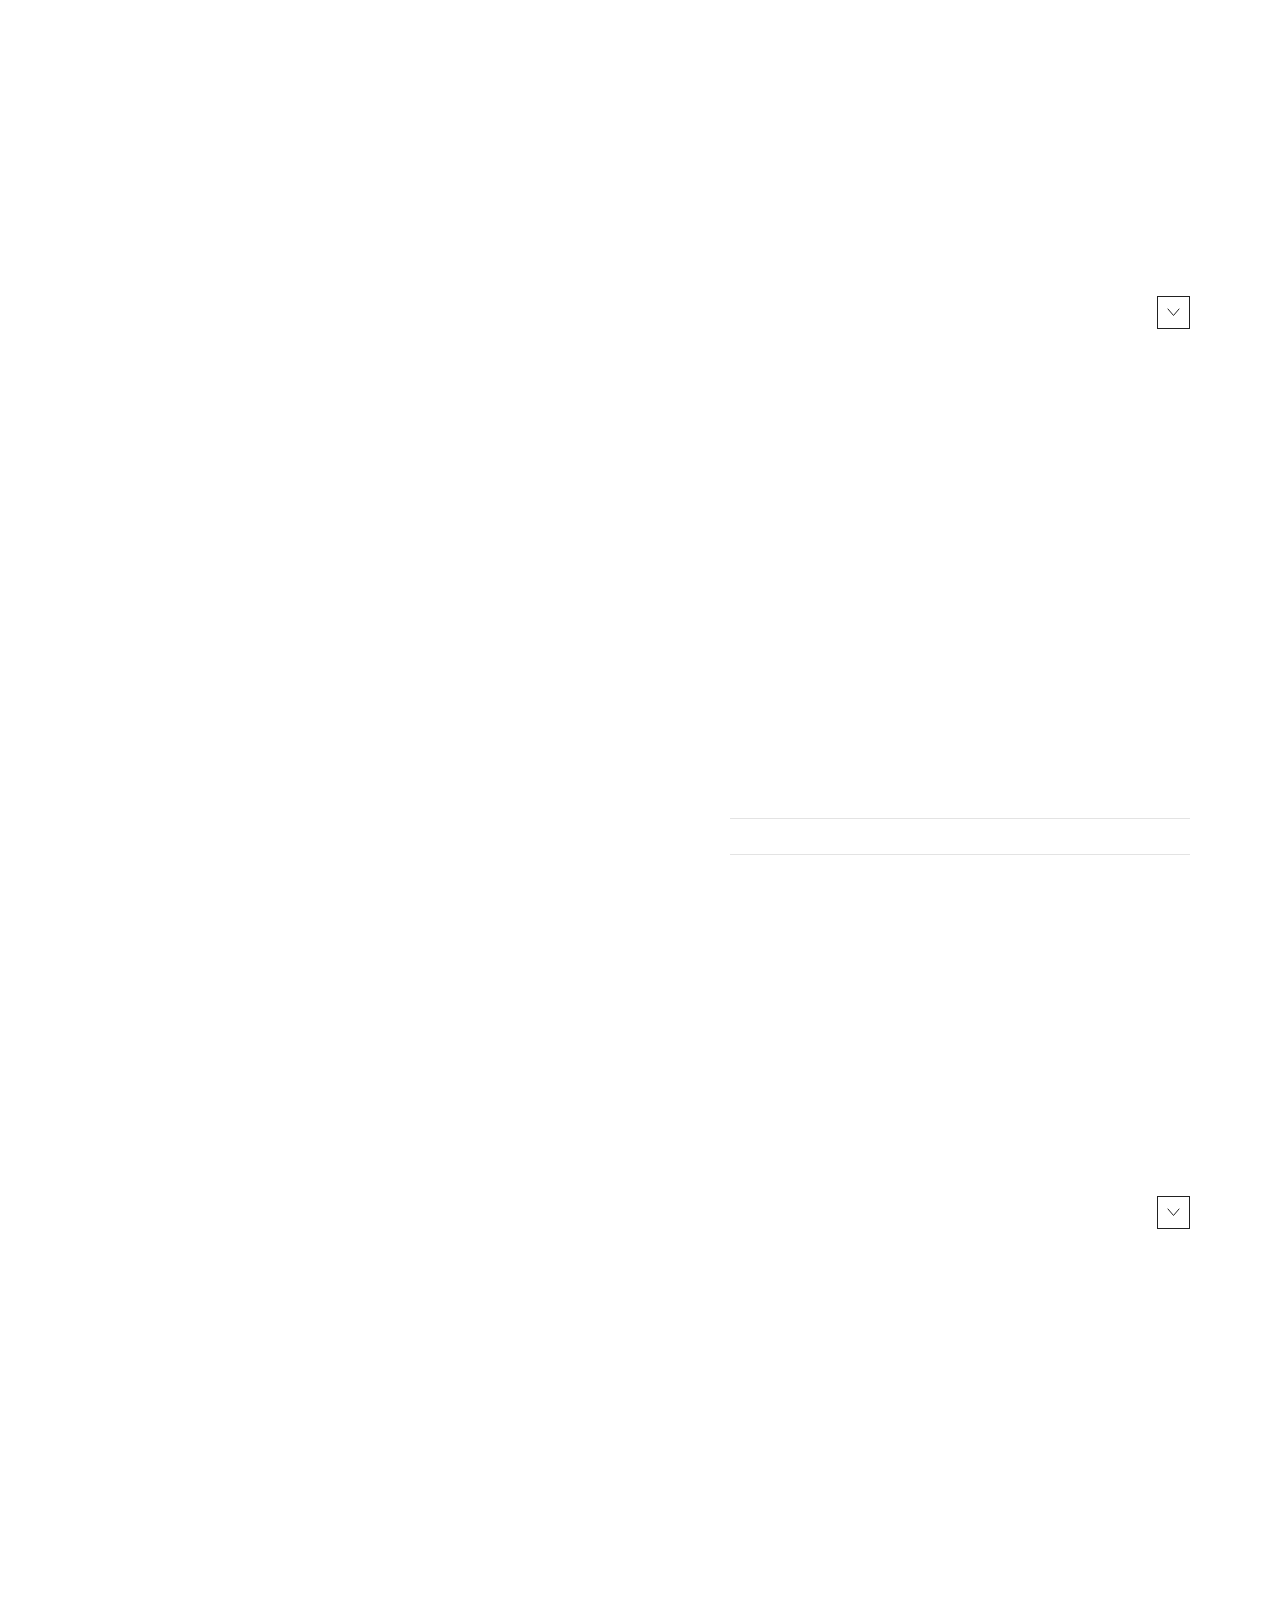
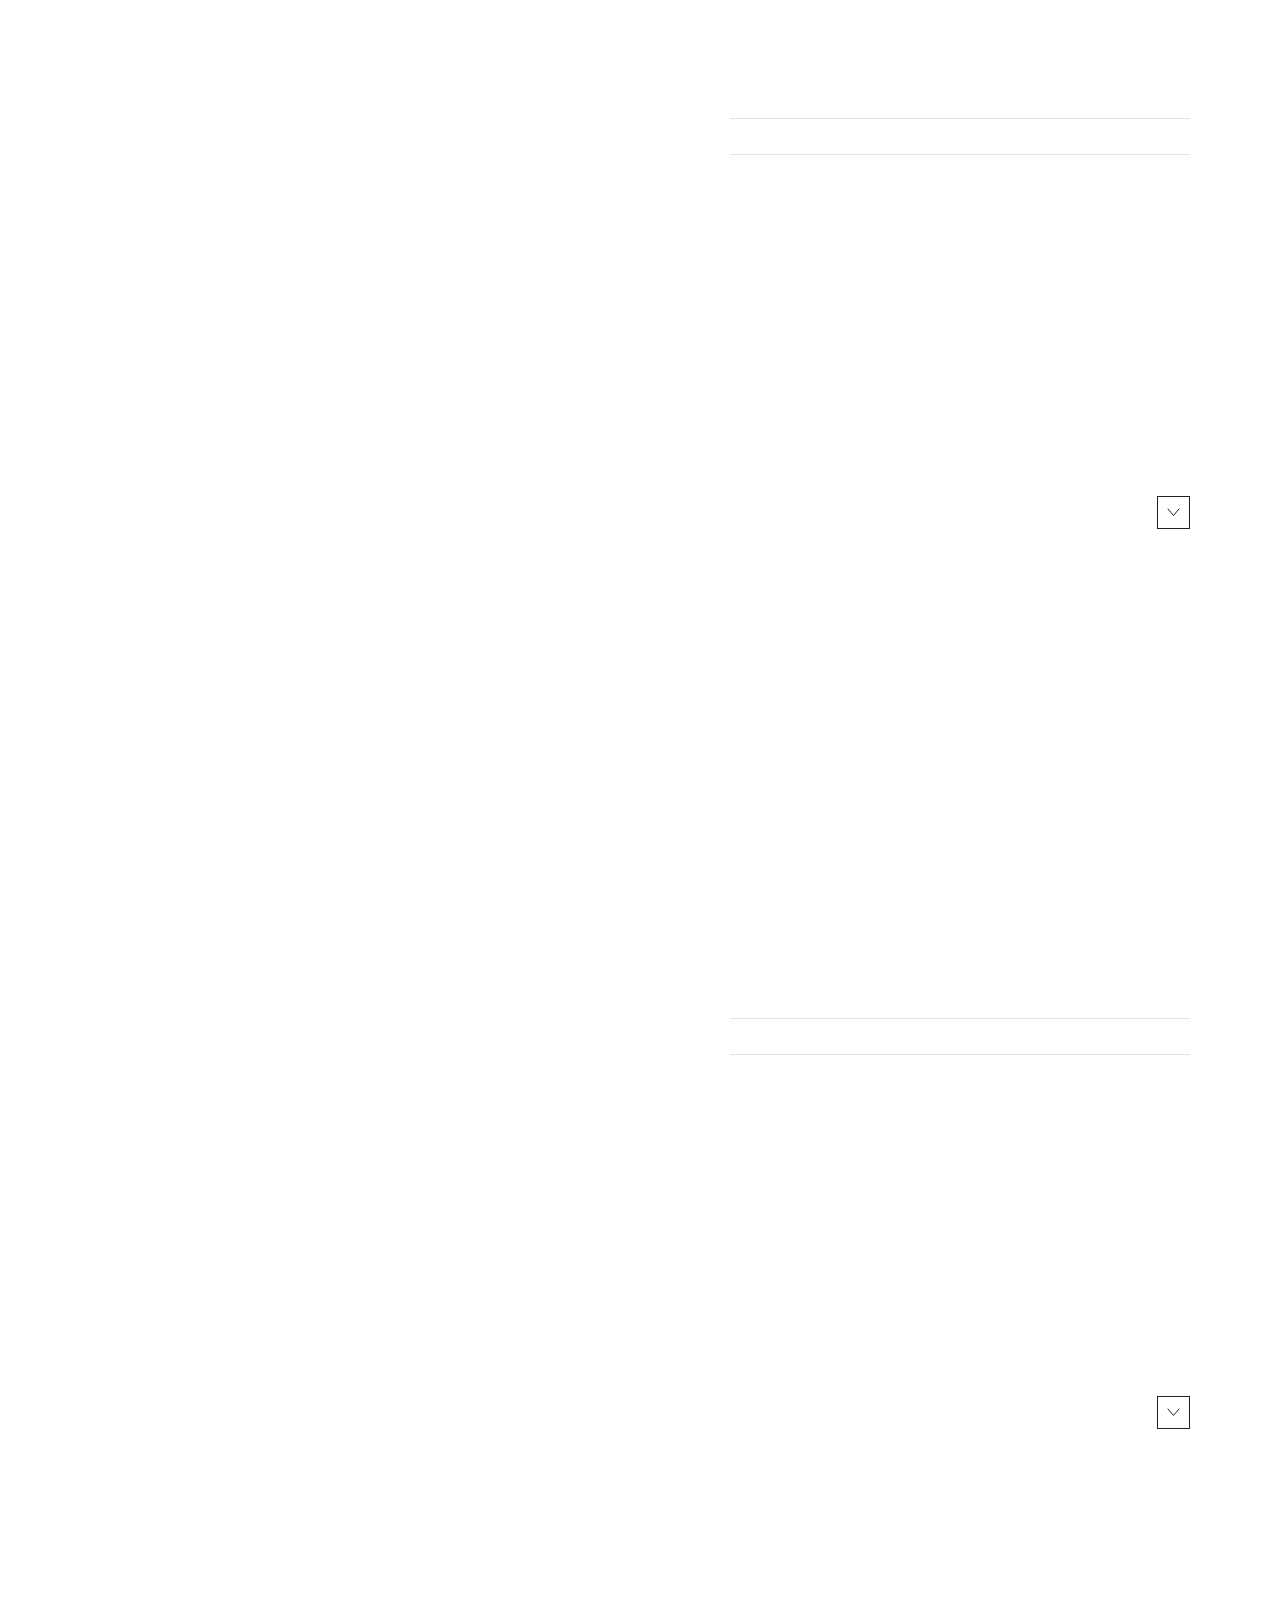
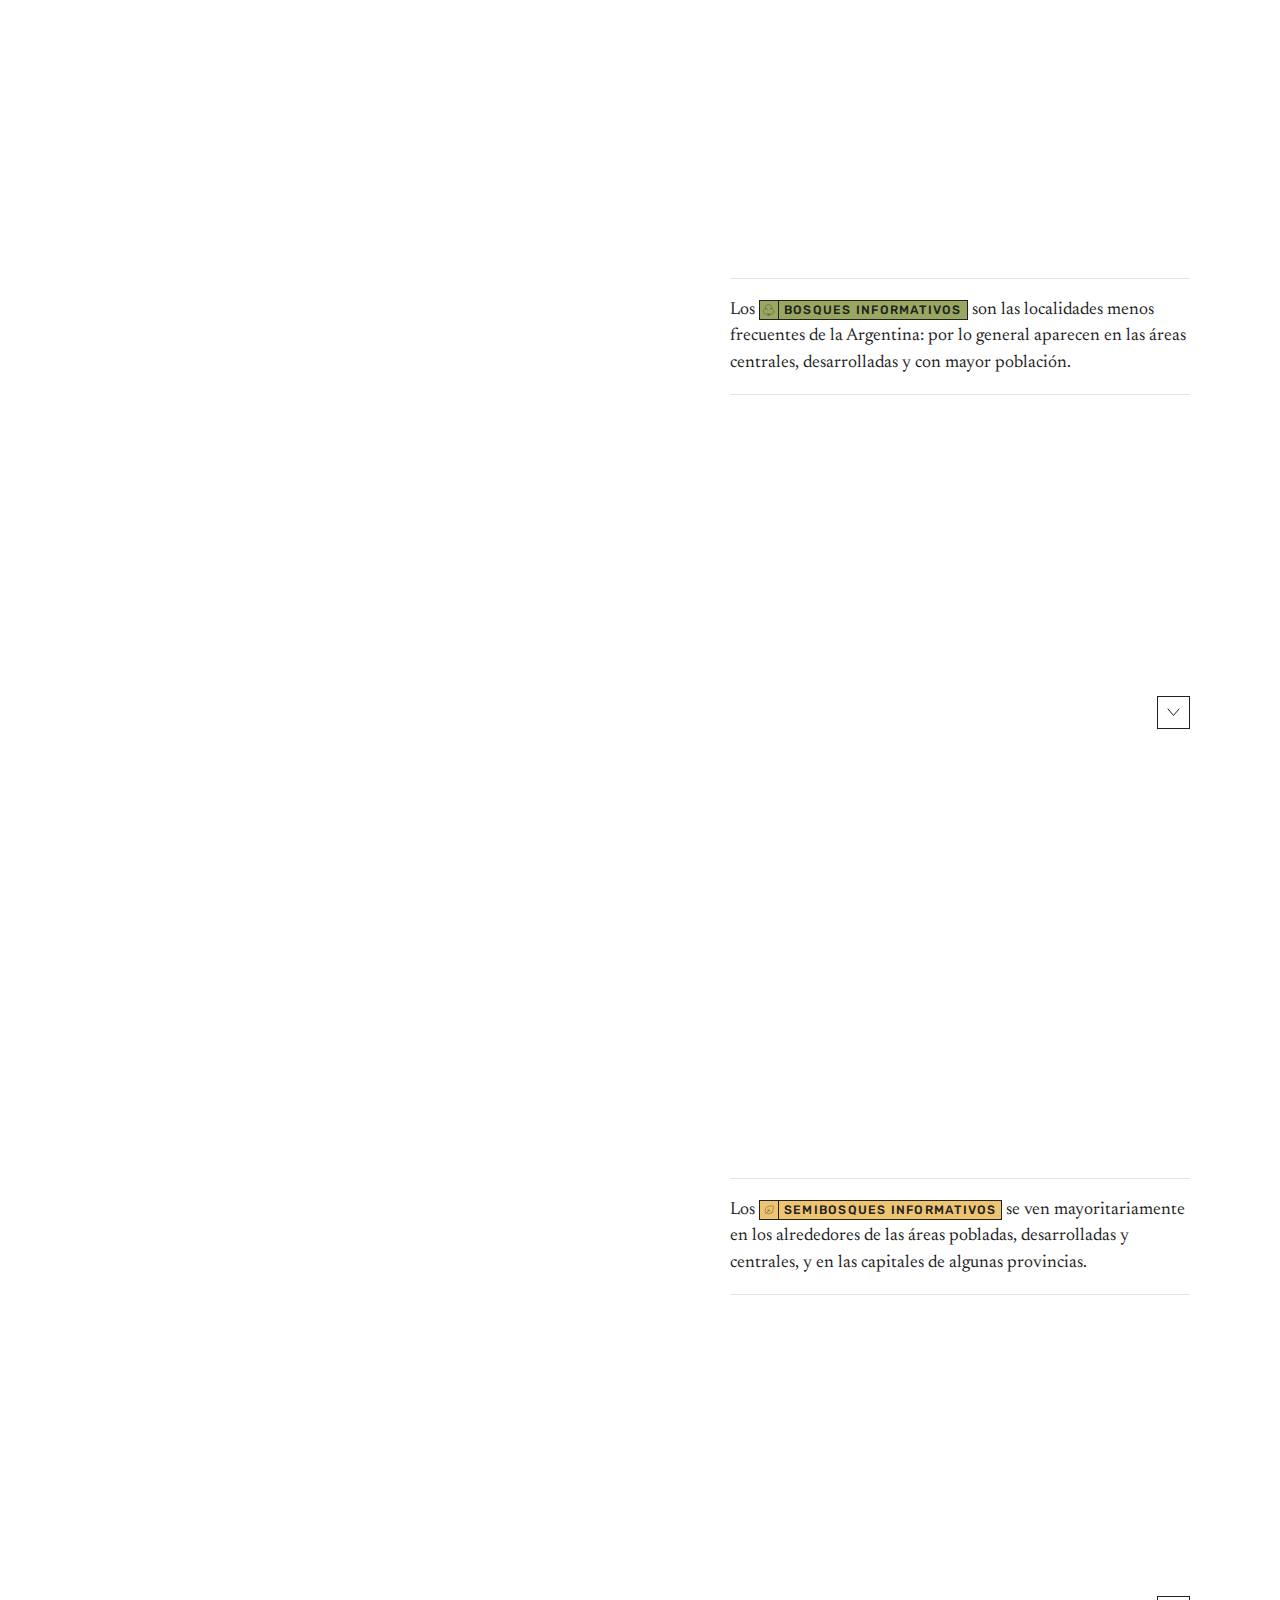
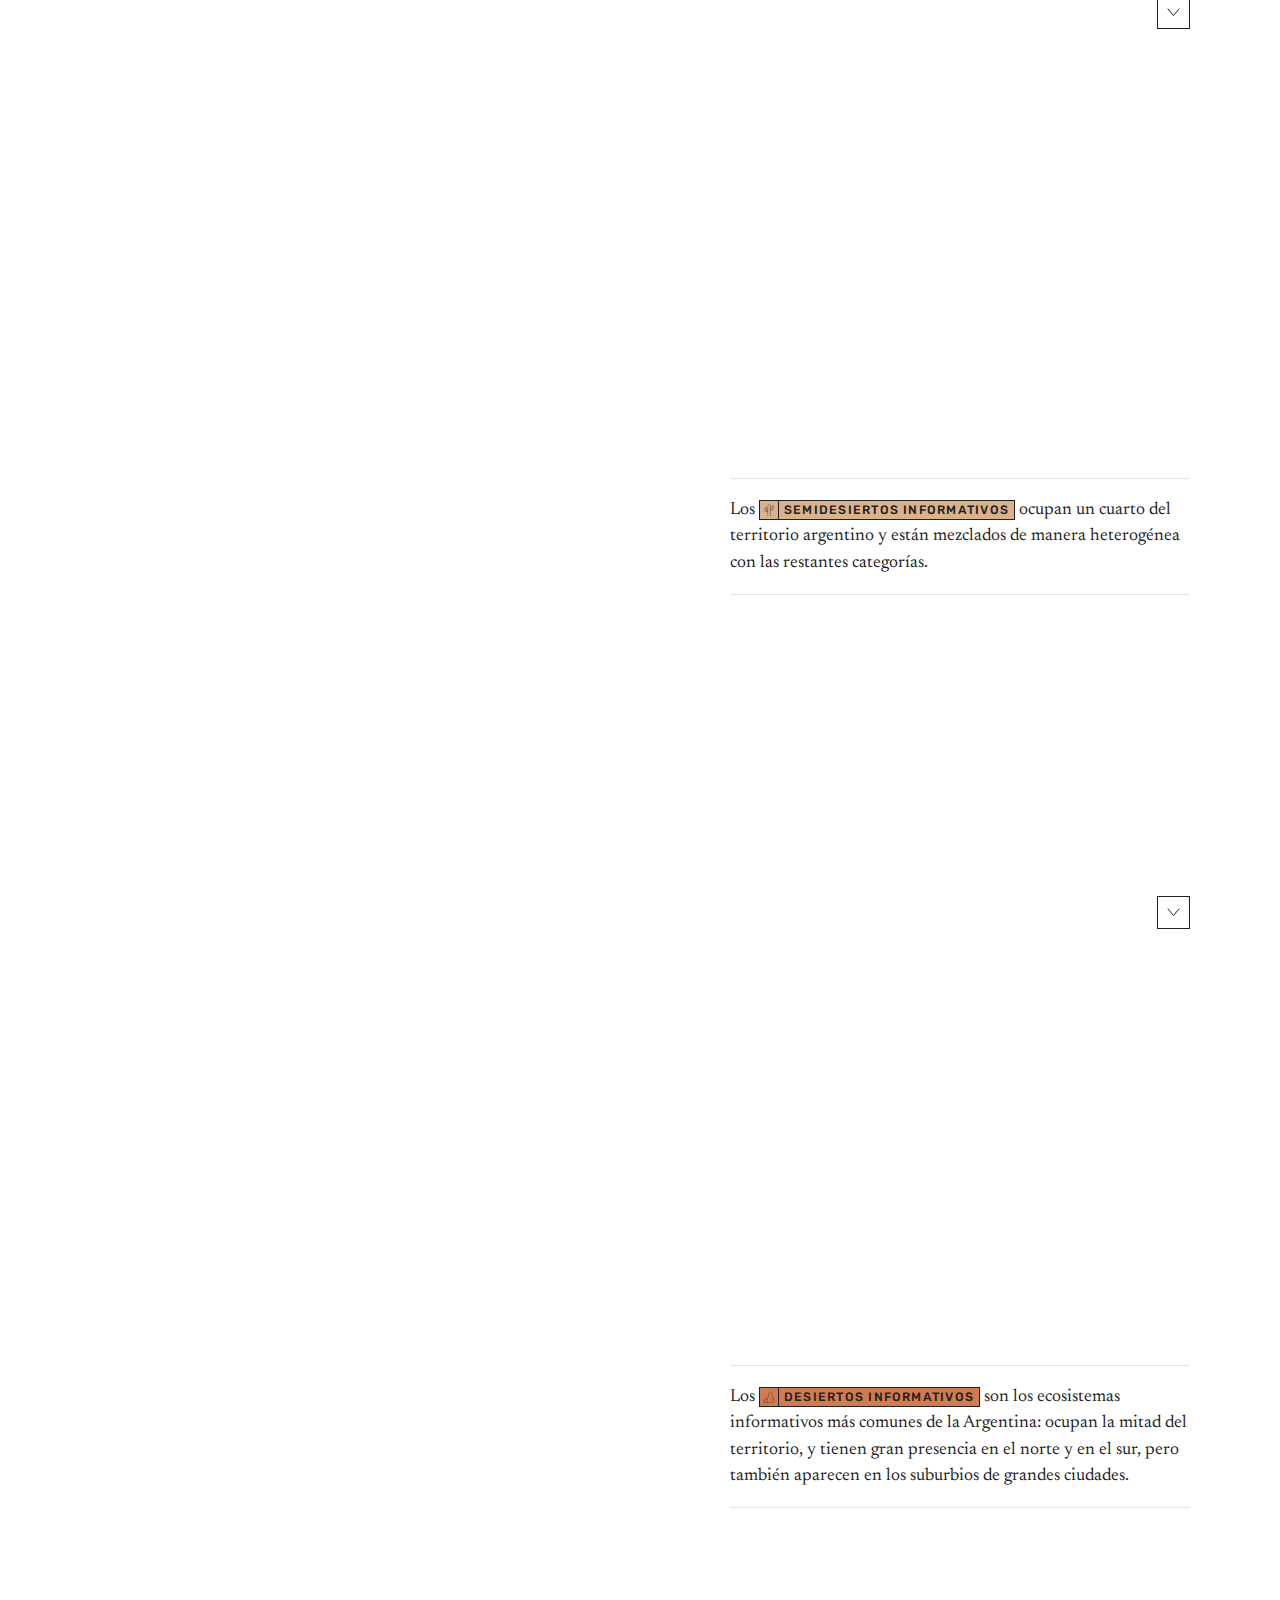
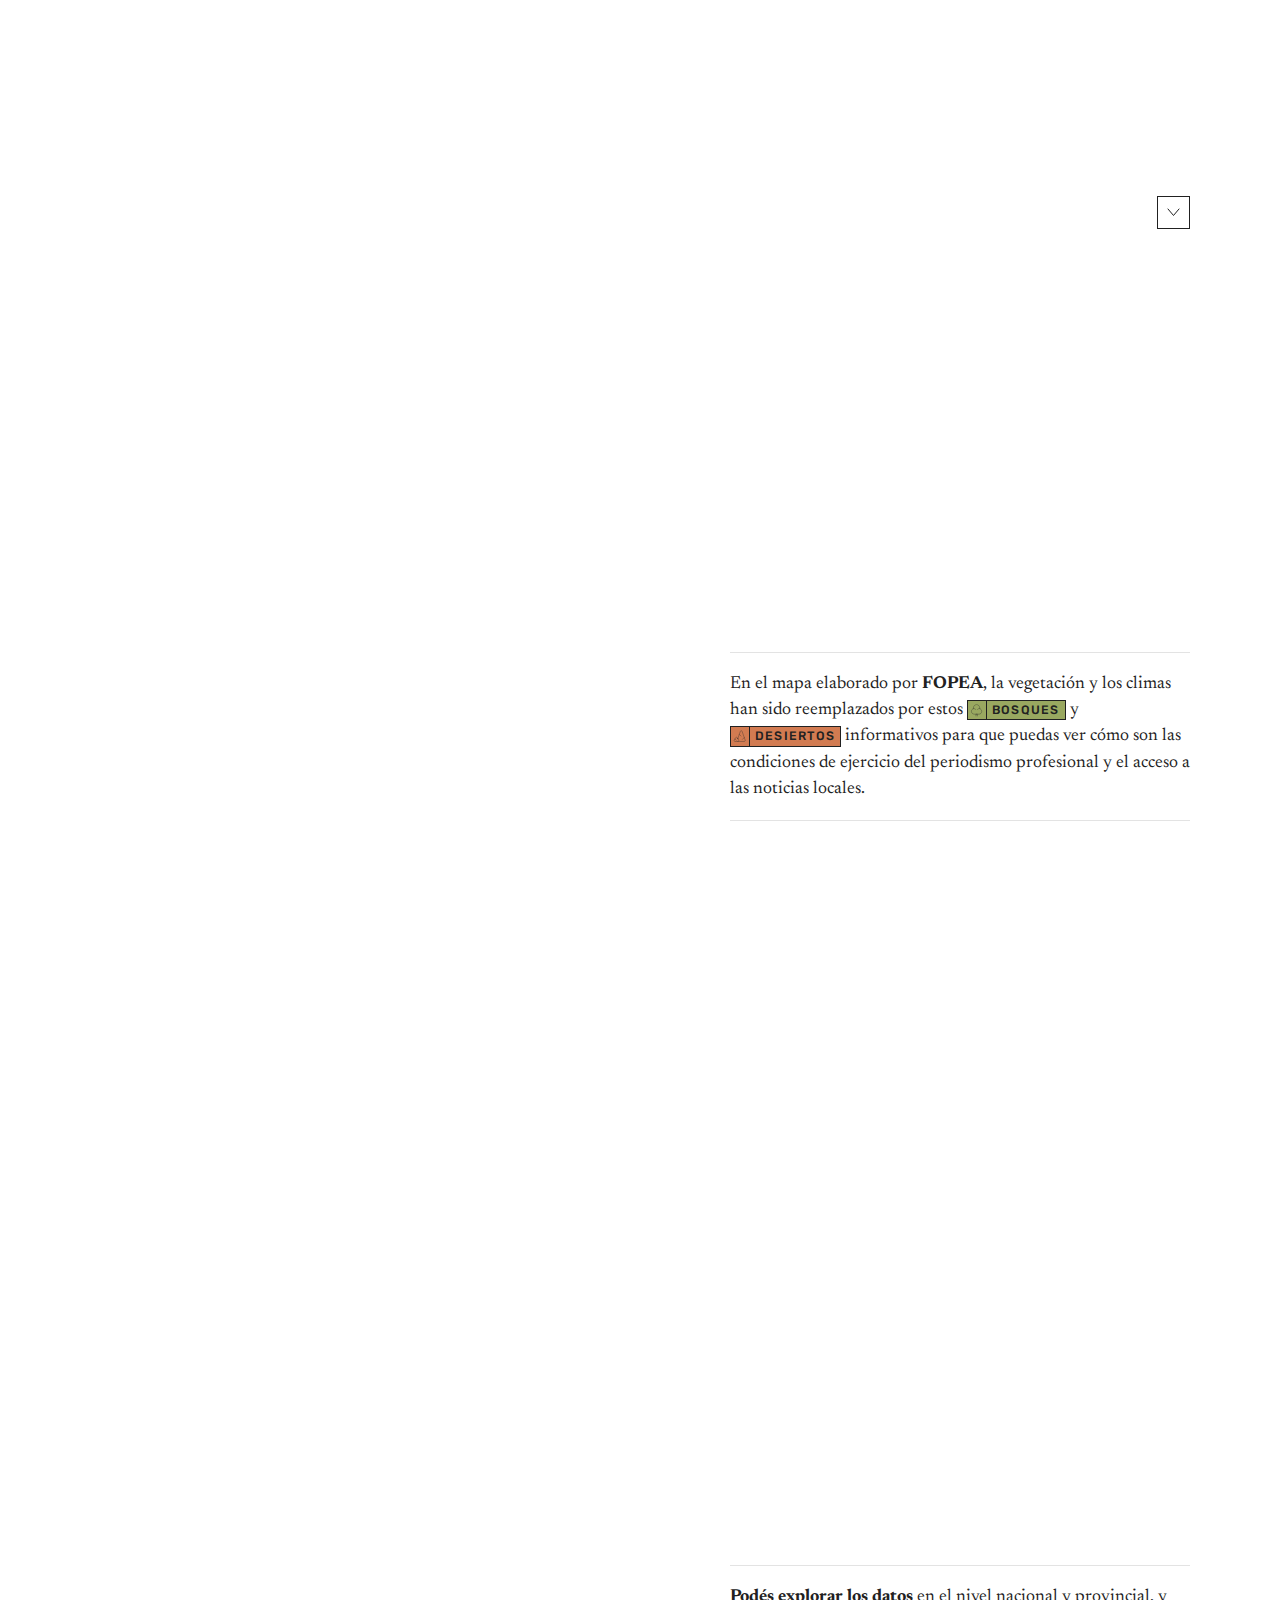
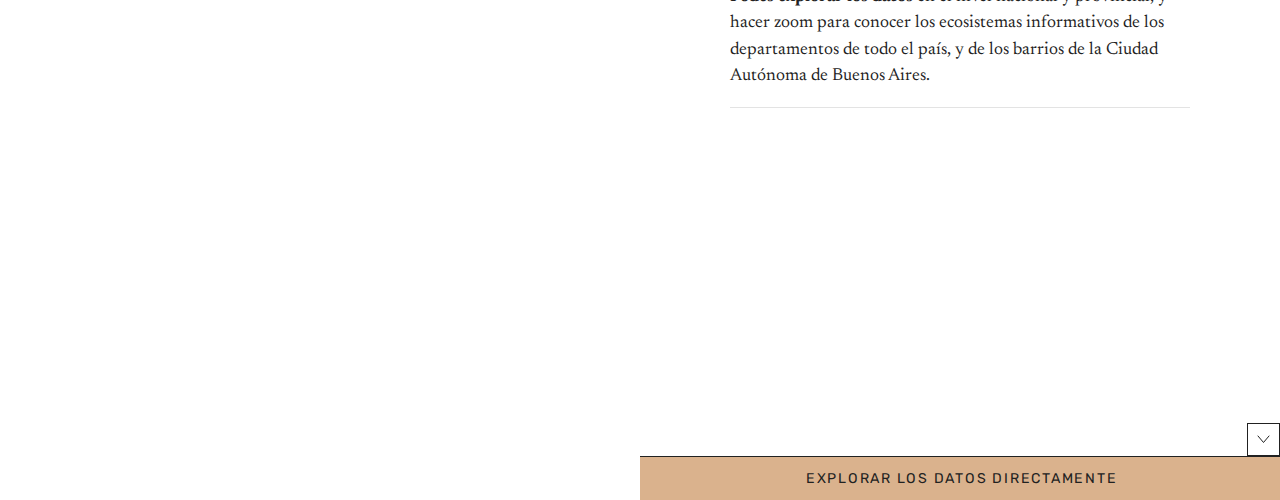
==== commit 4f1aff33: "design improvements in the story" ====
--- a/index.html
+++ b/index.html
@@ -152,7 +152,7 @@
                     <p class="js--location-category-description card-text card-only-text">"Selecciona tu ubicación arriba :) "
                     </p>
 
-                    <a href="#other-categories" data-next-focus class="button-go-on">                  
+                    <a href="#other-categories" class="next-focus button-go-on">                  
                         <span aria-hidden="true">  
                             <svg width="13" height="9" viewBox="0 0 13 9" fill="none" xmlns="http://www.w3.org/2000/svg">
                                 <path d="M1 1L6.50062 7.48451L12 1" stroke="#212121" stroke-linecap="round"/>
@@ -347,7 +347,7 @@
 
                 <div class="story-step-inner">
 
-                    <p class="card-text card-only-text"> <strong style="text-transform: uppercase">Podés explorar los datos</strong> en el nivel nacional y provincial, y hacer zoom para conocer los ecosistemas informativos de los departamentos de todo el país, y de los barrios de la Ciudad Autónoma de Buenos Aires.</p>
+                    <p class="card-text card-only-text"> <strong>Podés explorar los datos</strong> en el nivel nacional y provincial, y hacer zoom para conocer los ecosistemas informativos de los departamentos de todo el país, y de los barrios de la Ciudad Autónoma de Buenos Aires.</p>
 
                 </div>
 
--- a/styles/style.css
+++ b/styles/style.css
@@ -362,7 +362,7 @@
 .icons-kicker {
 
     display: flex;
-    margin-bottom: 2rem;
+    margin-bottom: 1.5rem;
     margin-top: 1rem;
 
 }
@@ -410,6 +410,7 @@
 
 
 body {
+
     margin: 0;
     padding: 0;
     font-family: var(--font-body);
@@ -420,7 +421,6 @@
 h1 {
 
     margin: 0;
-    margin-bottom: 1rem;
     font-family: var(--font-title);
     font-weight: 600;
     line-height: 1.1;
@@ -581,7 +581,15 @@
     height: var(--size-controls);
 }
 
-a.button-go-on::after {
+a.button-go-on:not(.first) {
+
+    position: absolute;
+    bottom: var(--header-height);
+    justify-content: flex-end;
+    right: 0;
+}
+
+a.button-go-on::before {
     color: transparent;
     content: 'Seguir';
 }
@@ -598,7 +606,7 @@
 
 }
 
-[data-step="abertura"] a.button-go-on::after {
+[data-step="abertura"] a.button-go-on::before {
     content: '';
 }
 
@@ -612,6 +620,7 @@
     text-transform: uppercase;
     letter-spacing: .1em;
     max-width: 100%;
+    margin-top: 1.5rem;
 
 }
 
@@ -771,22 +780,32 @@
 
 .story-step {
 
-    height: calc(100vh - 27px); 
+    height: calc(100vh - 27px);
+    margin-bottom: 27px;
+
+    /*scroll-snap-align: start;*/
+}
+
+.story-step[data-step="abertura"] {
+
+    /*height: 100vh;*/
+    /*flex-direction: column;
+    justify-content: center;*/
+    position: relative;
+
+}
+
+.story-step-inner {
+
+    max-width: 36vw;
+    width: 36rem;
+    height: 100%;
+    /*height: calc(100% - 27px);*/
+    margin: 0 auto;
     position: relative;
     display: flex;
     flex-direction: column;
     justify-content: center;
-
-    /*scroll-snap-align: start;*/
-
-
-}
-
-.story-step-inner {
-
-    max-width: 36vw;
-    width: 36rem;
-    margin: 0 auto;
     /*margin-top: 50vh;
     transform: translateY(-50%);*/
     background-color: var(--background-color);/*var(--background-transp); */
@@ -847,7 +866,7 @@
 
 .story-step:last-child {
 
-    margin-bottom: 23px;
+    margin-bottom: 27px;
 
 }
 
@@ -905,6 +924,10 @@
 
 }
 
+.card-text {
+    stroke: 3px;
+}
+
 .story-step p.card-only-text {
 
     padding-top: 1rem;
@@ -1163,6 +1186,9 @@
         padding: var(--header-height) 0;
         justify-content: flex-end;
         padding-bottom: 60px; 
+        display: flex;
+        flex-direction: column;
+        position: relative;
 
     }
 
@@ -1171,16 +1197,17 @@
         justify-content: center;
 
     }
-
-
 
     .story-step-inner {
 
         max-width: 90vw;
         padding: 0;
         background-color: white;
-        border-radius: 0;
-        border: none
+        border-radius: 5px;
+        height: unset;
+        border: none;
+        display: block;
+        position: static;
 
     }
 
@@ -1193,8 +1220,13 @@
     .story-step:first-of-type .story-step-inner {
 
         padding: 20px;
-        border-radius: 4px;
         border: 1px solid var(--font-color);
+
+    }
+
+    .story-step:first-of-type {
+
+        justify-content: center;
 
     }
 
@@ -1228,6 +1260,7 @@
         width: 90vw;
         margin: 0;
         height: unset;
+        position: static;
 
     }
 
@@ -1240,7 +1273,7 @@
         background-color: white;
     }
 
-    a.button-go-on:not(.first)::after {
+    a.button-go-on:not(.first)::before {
         content: '';
     }
 
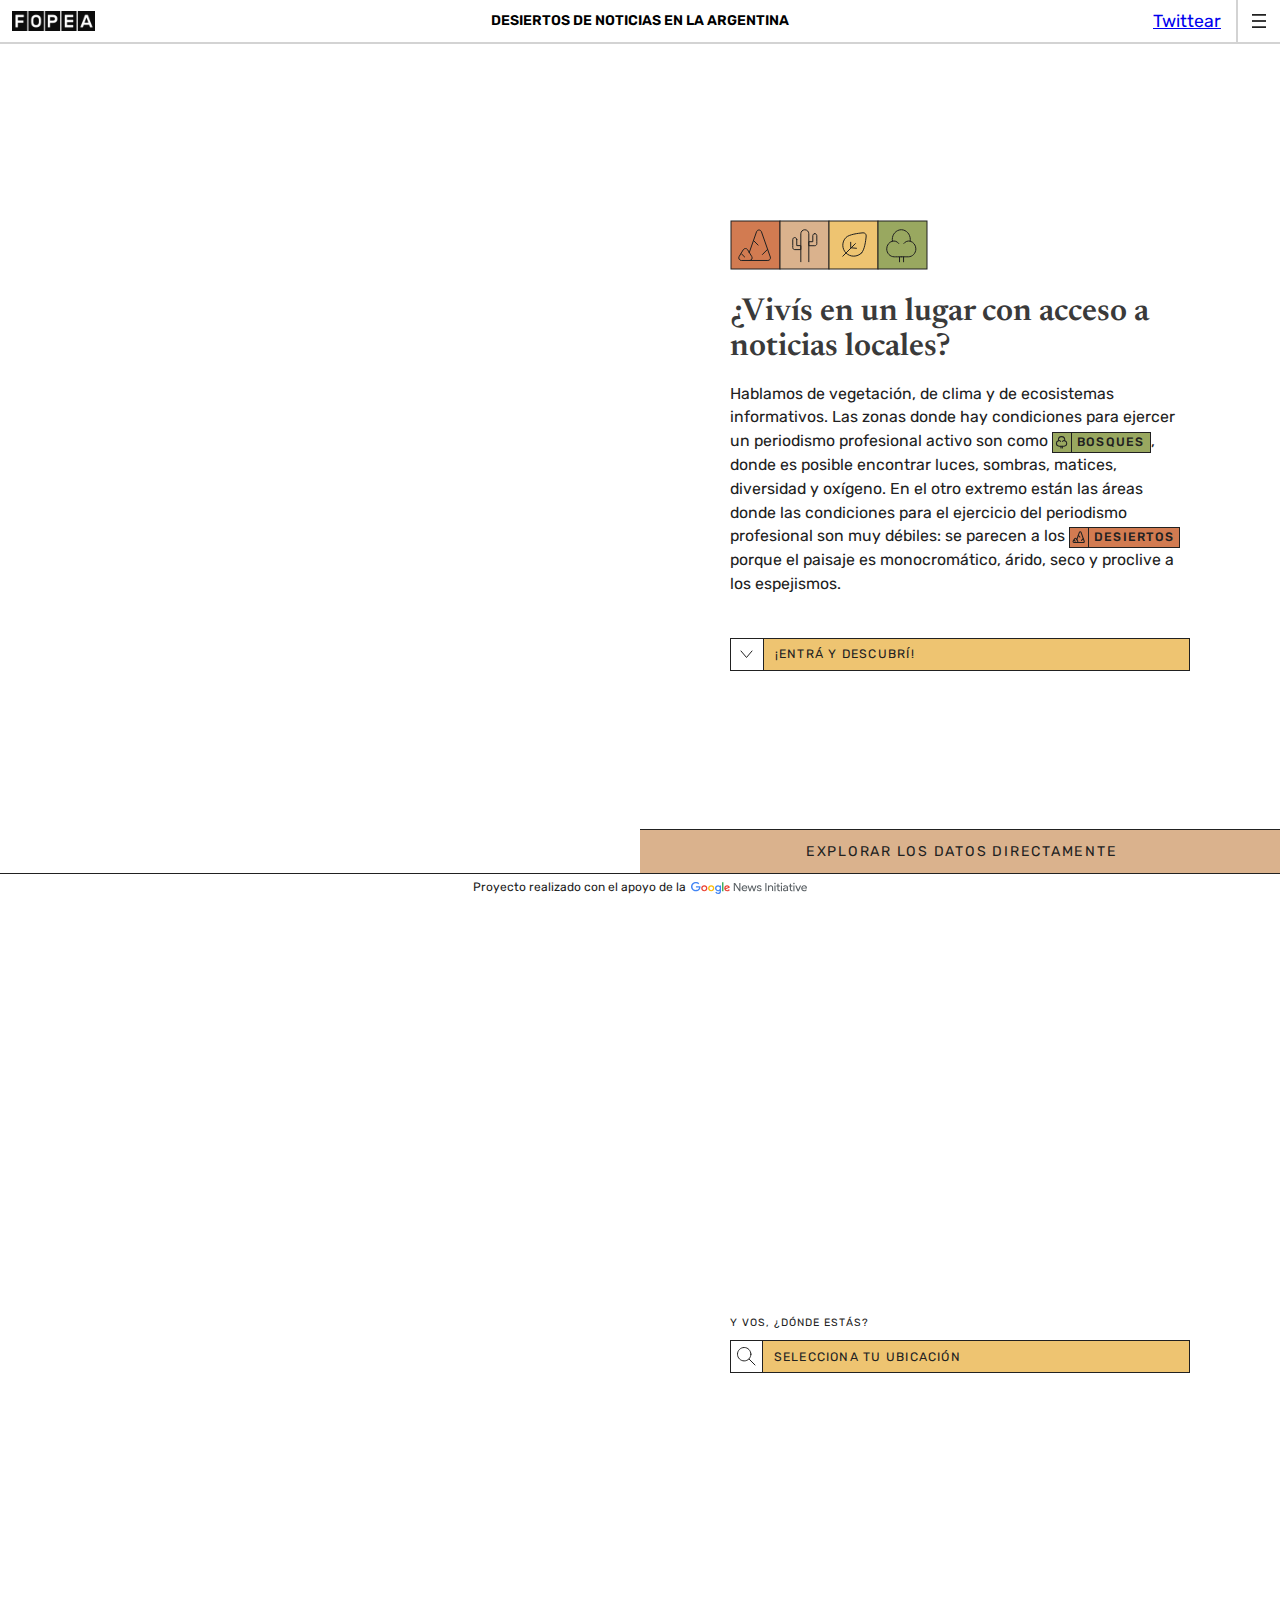
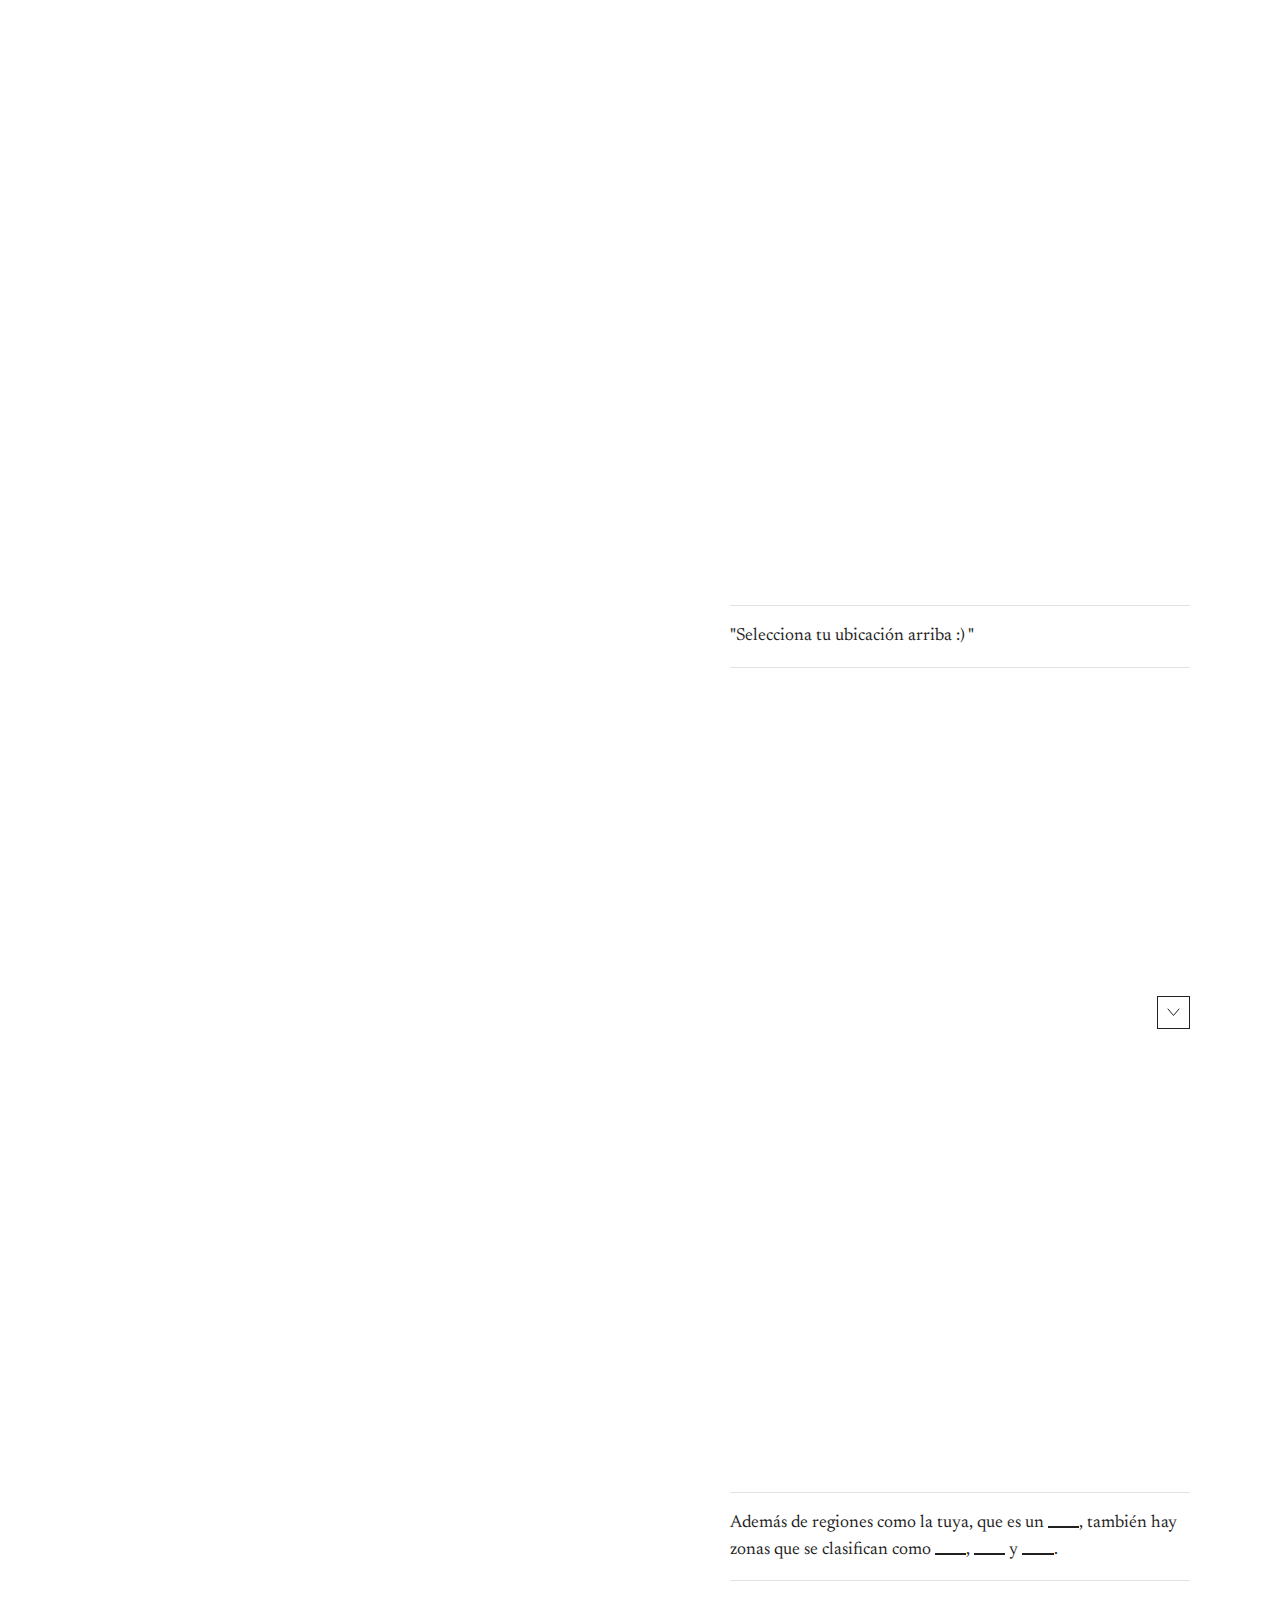
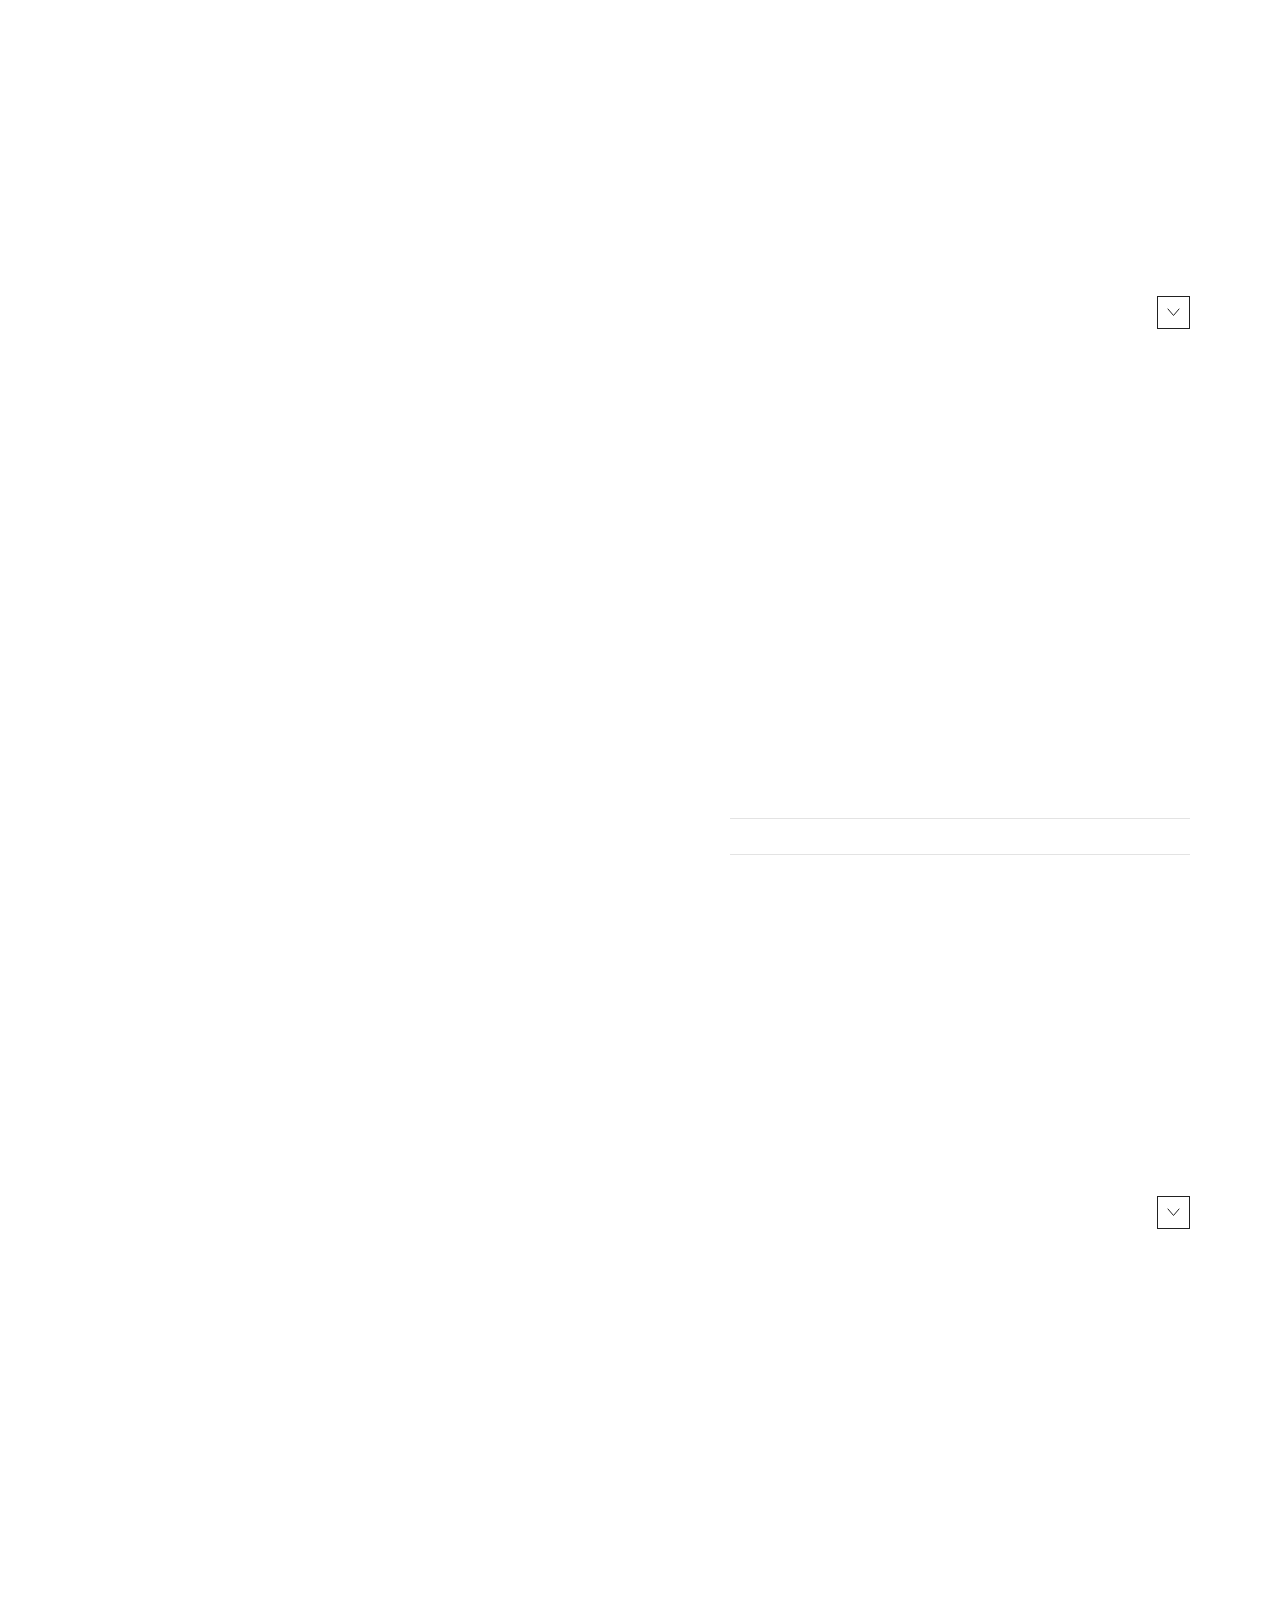
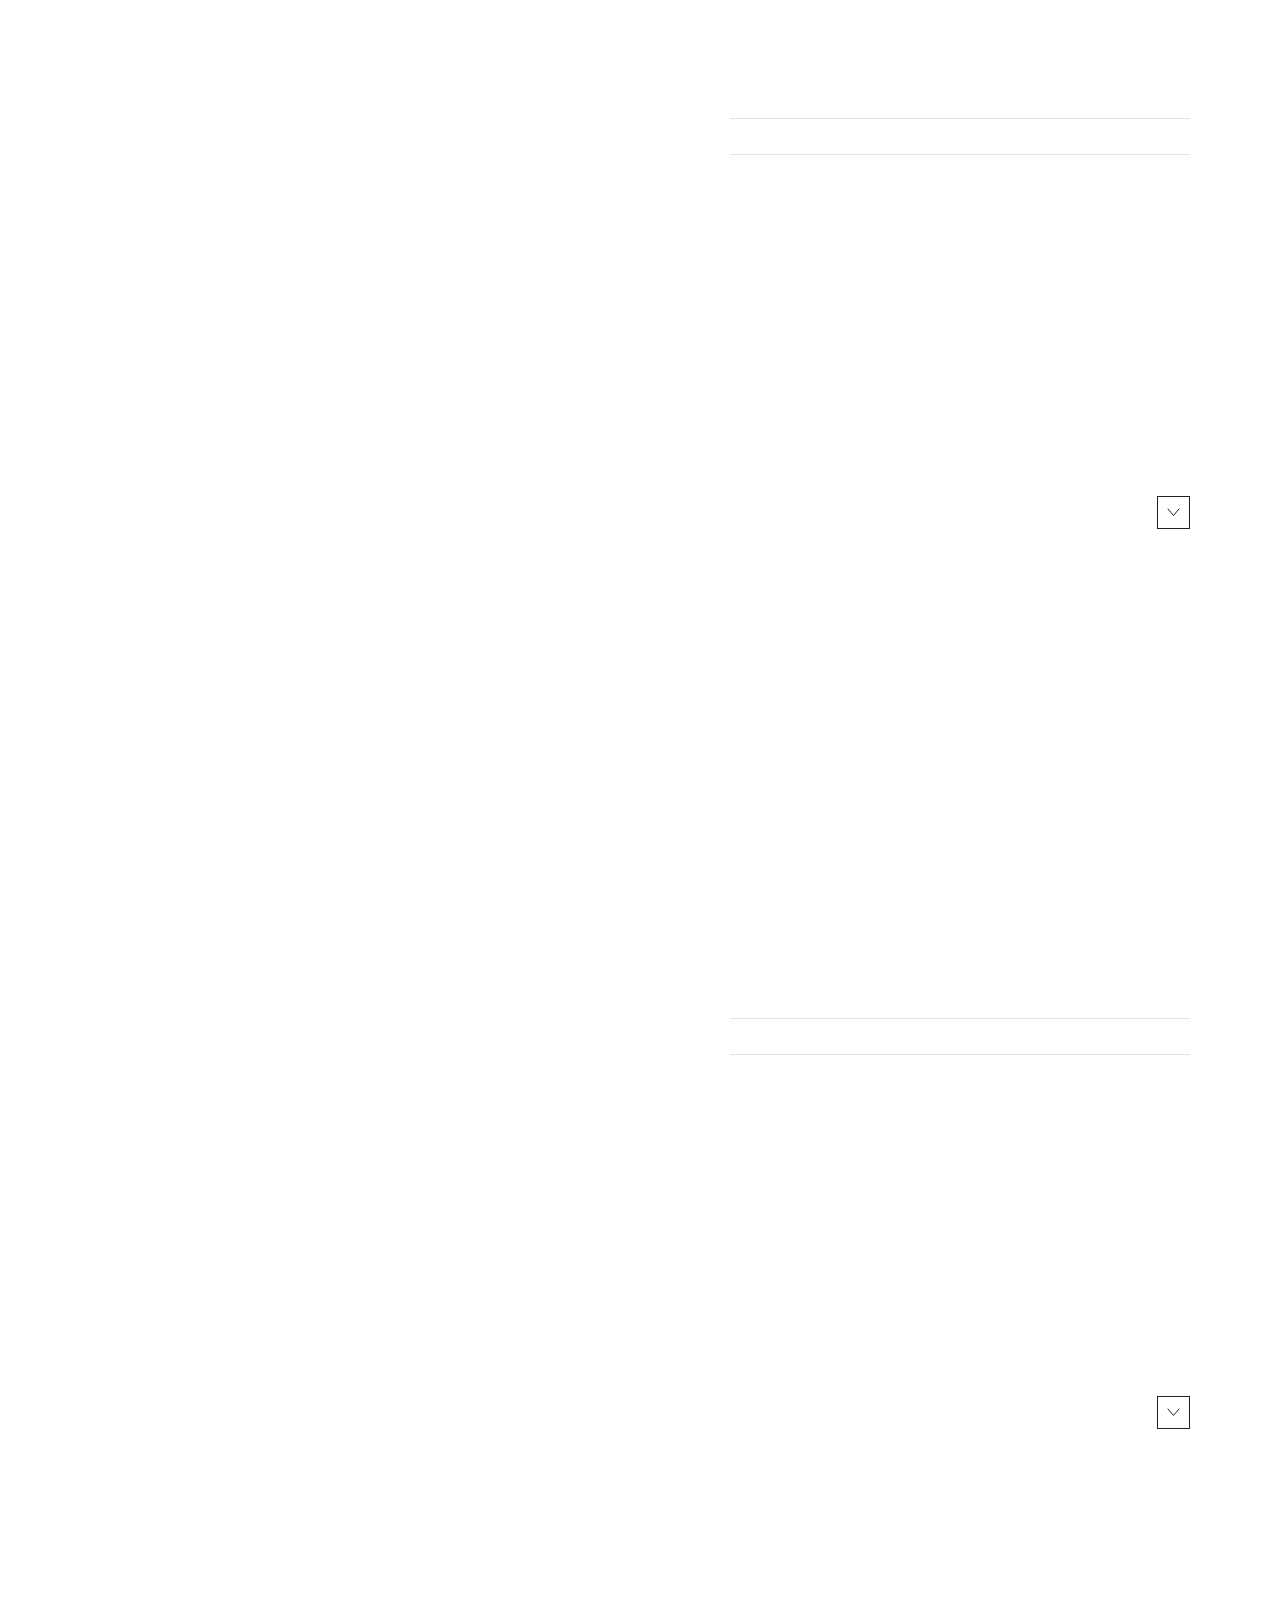
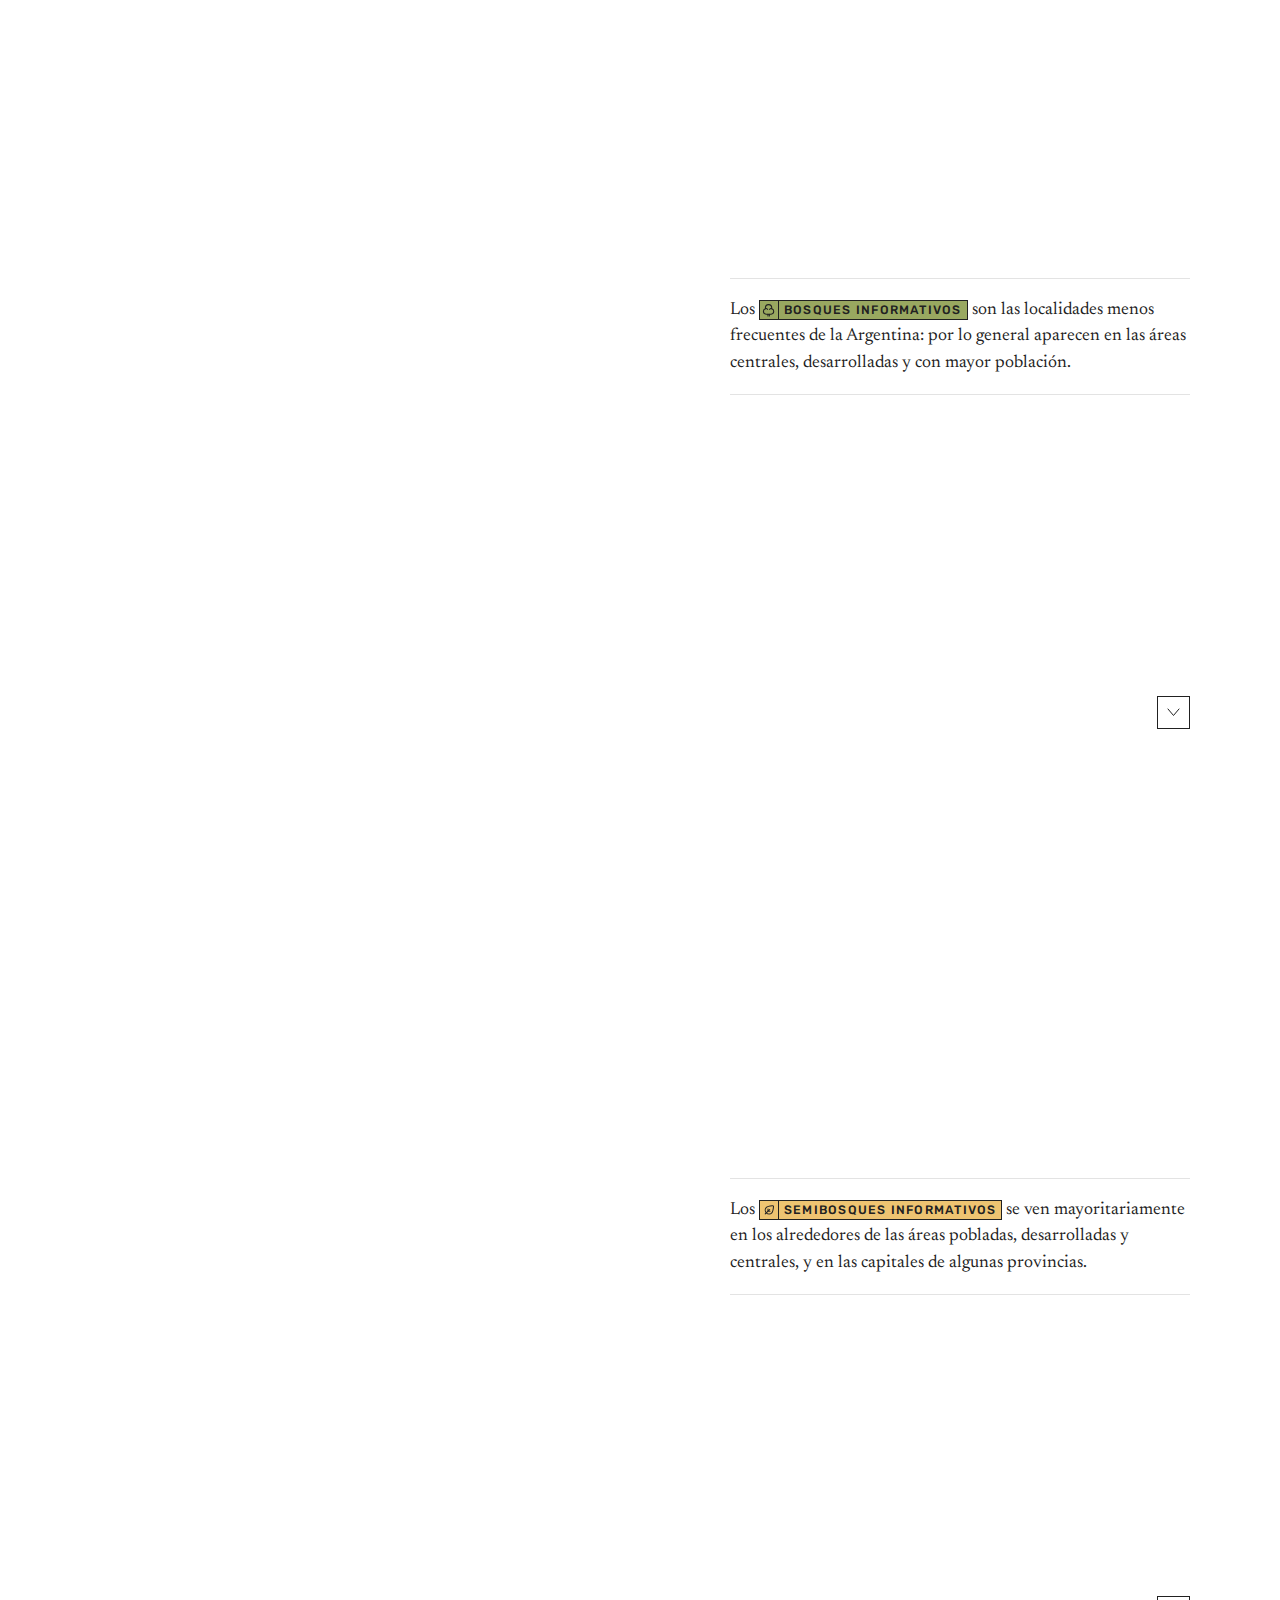
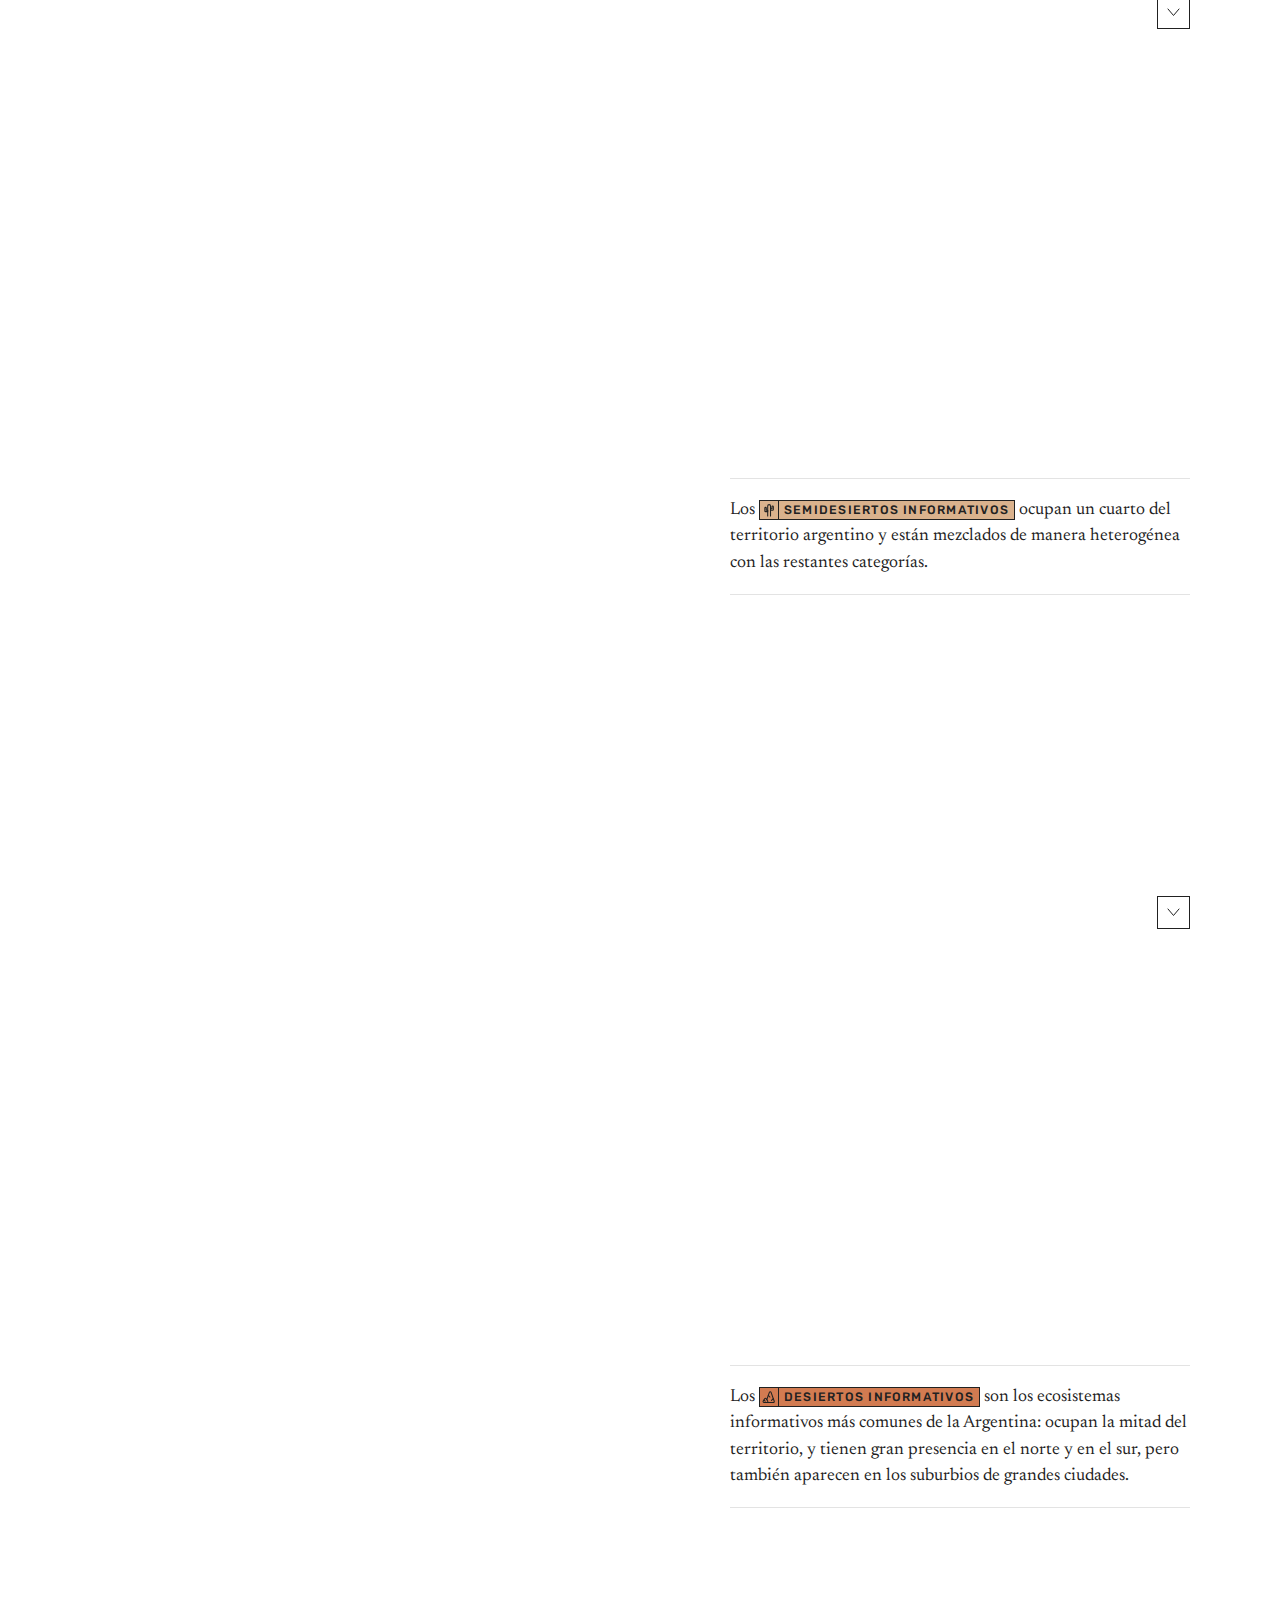
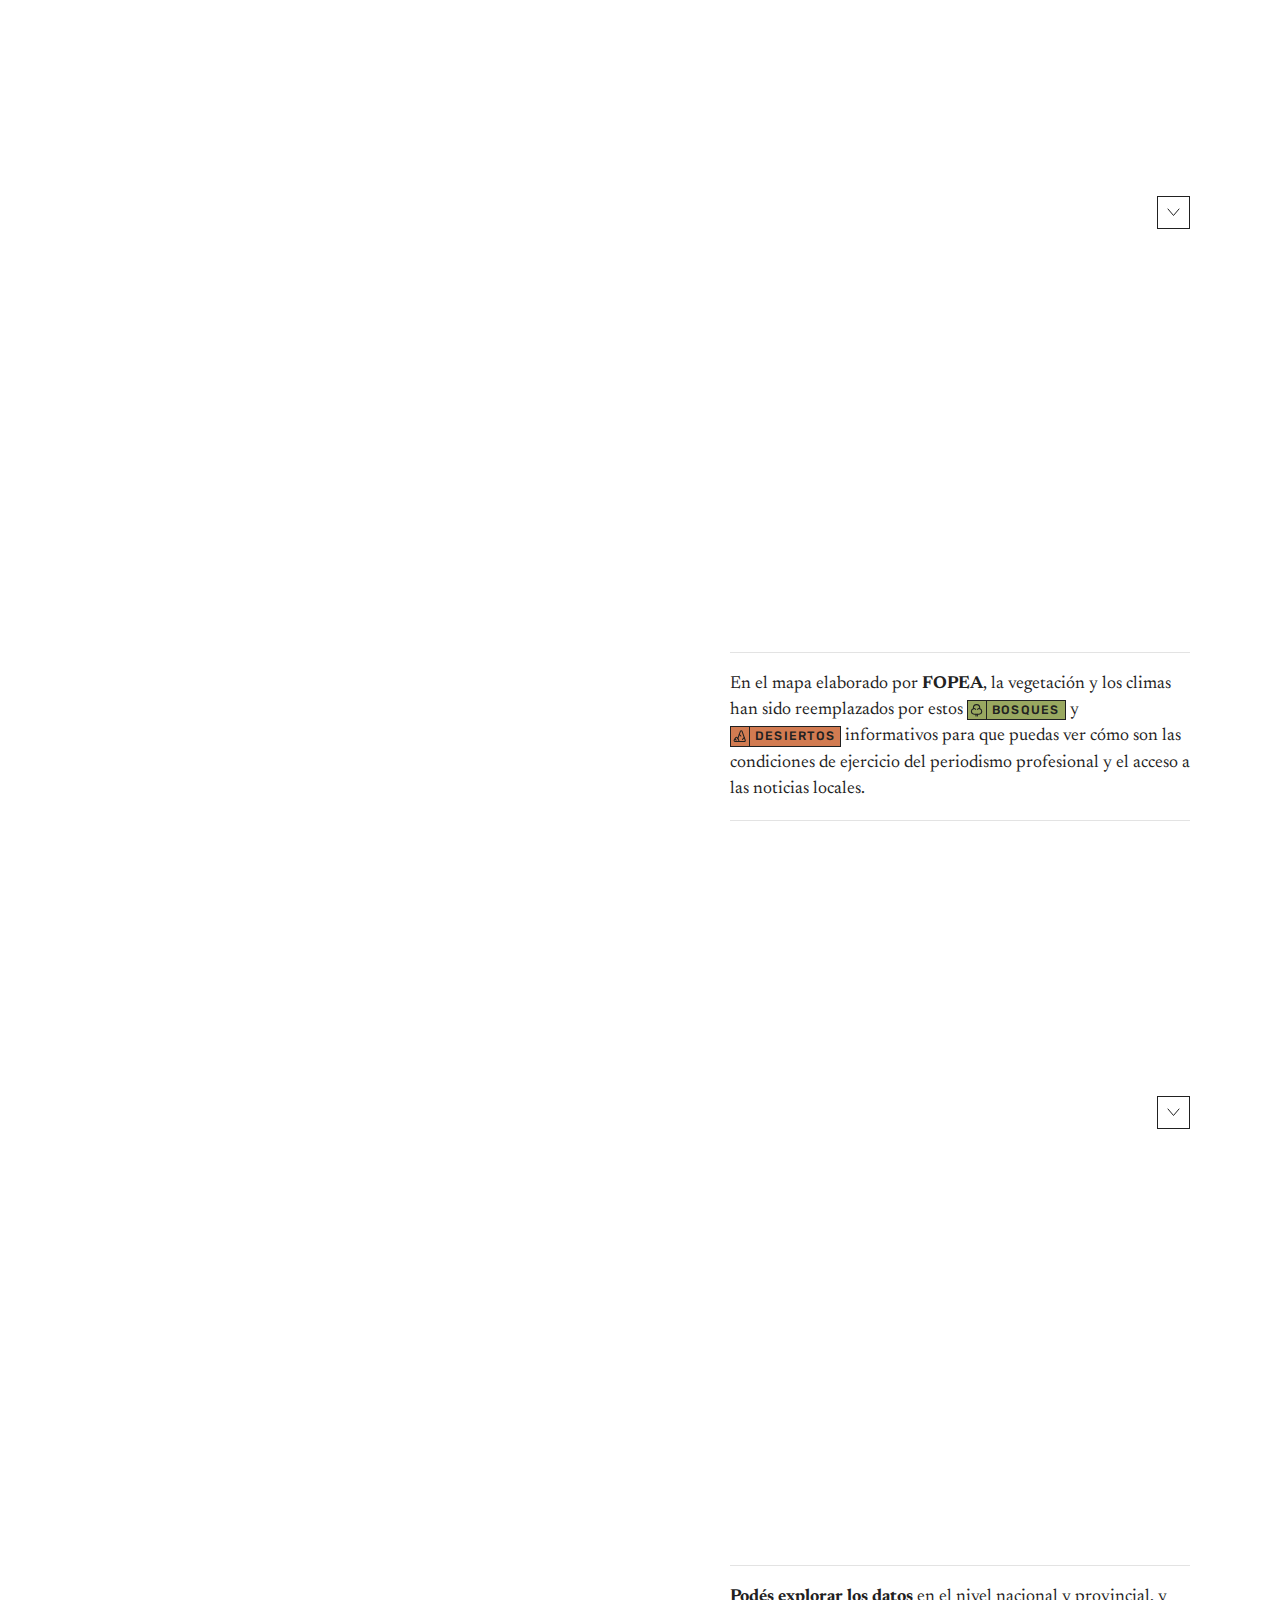
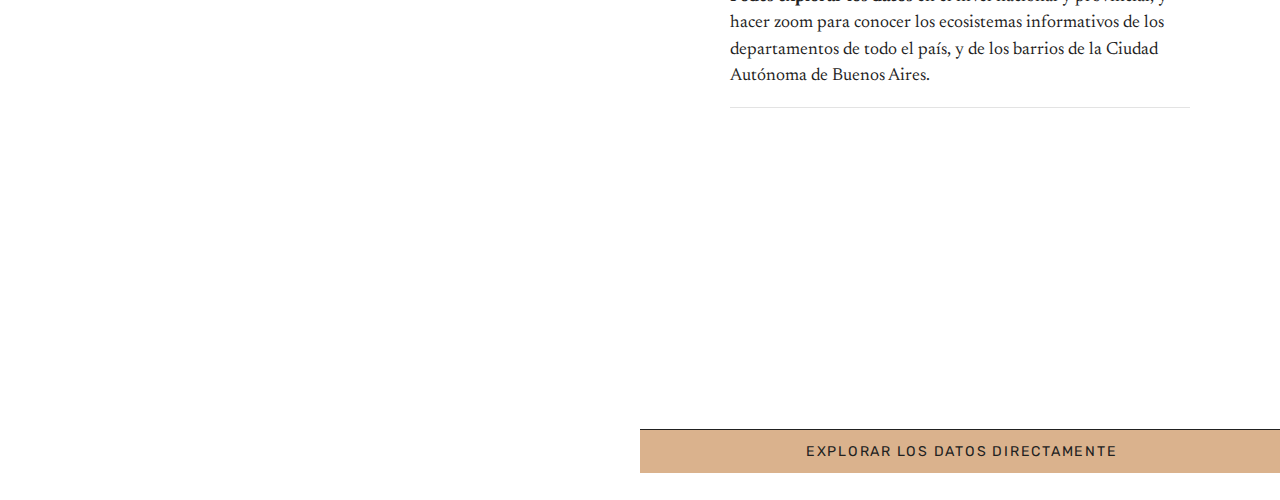
==== commit de54befb: "fixes buttons" ====
--- a/index.html
+++ b/index.html
@@ -329,15 +329,18 @@
 
                     <p class="card-text card-only-text">En el mapa elaborado por <strong>FOPEA</strong>, la vegetación y los climas han sido reemplazados por estos <span data-category-highlight="bosque" data-category-highlight-text="bosques"></span> y <span data-category-highlight="desierto" data-category-highlight-text="desiertos"></span> informativos para que puedas ver cómo son las condiciones de ejercicio del periodismo profesional y el acceso a las noticias locales.</p>
 
-                </div>
-
-                <a href="#fecho" class="button-go-on">                        
-                    <span aria-hidden="true">  
-                        <svg width="13" height="9" viewBox="0 0 13 9" fill="none" xmlns="http://www.w3.org/2000/svg">
-                            <path d="M1 1L6.50062 7.48451L12 1" stroke="#212121" stroke-linecap="round"/>
-                        </svg>                     
-                    </span>
-                </a>
+                    <a href="#fecho" class="button-go-on">                        
+                        <span aria-hidden="true">  
+                            <svg width="13" height="9" viewBox="0 0 13 9" fill="none" xmlns="http://www.w3.org/2000/svg">
+                                <path d="M1 1L6.50062 7.48451L12 1" stroke="#212121" stroke-linecap="round"/>
+                            </svg>                     
+                        </span>
+                    </a>
+
+
+                </div>
+
+
     
             </div>
 
--- a/styles/style.css
+++ b/styles/style.css
@@ -867,6 +867,7 @@
 .story-step:last-child {
 
     margin-bottom: 27px;
+    position: relative;
 
 }
 
@@ -1279,9 +1280,9 @@
 
 
 
-    a.button-go-on[href="#fecho"] span {
+    /* a.button-go-on[href="#fecho"] span {
         margin: 0 5vw;
-    }
+    } */
 
 
 
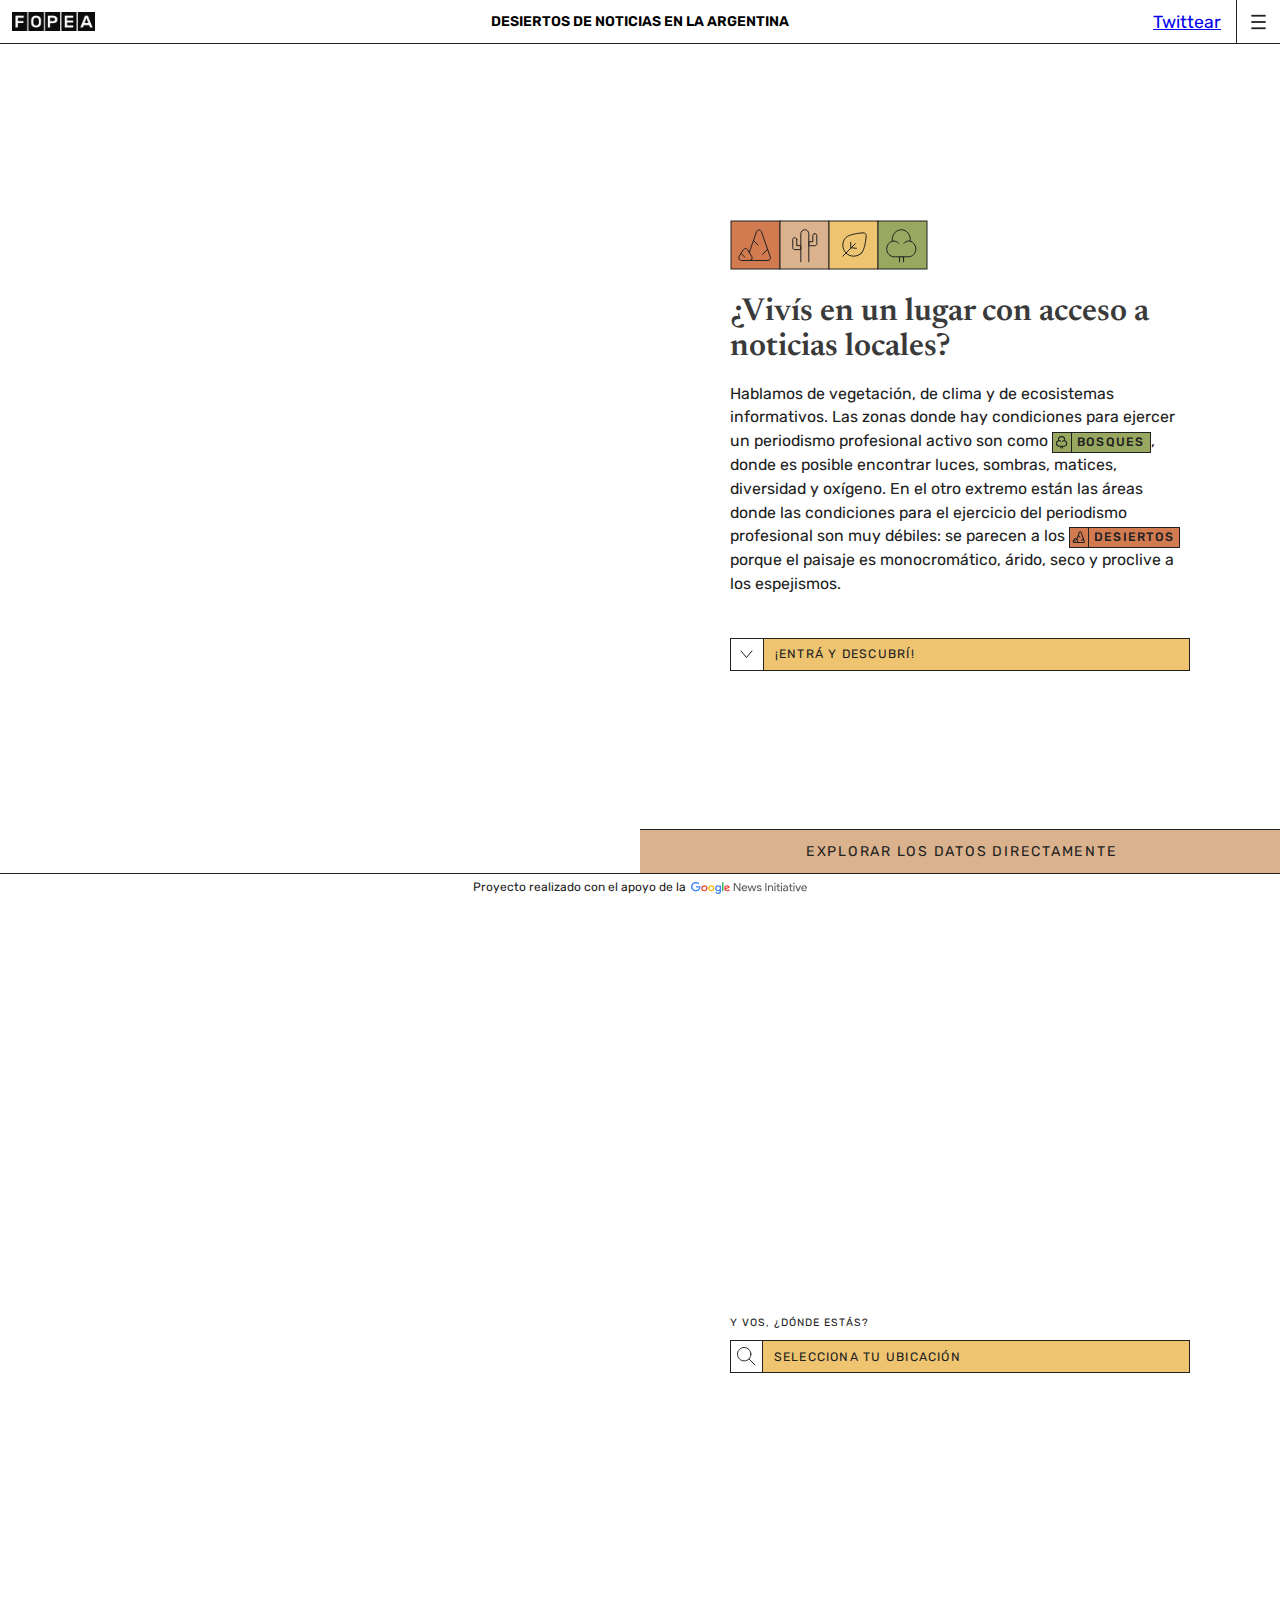
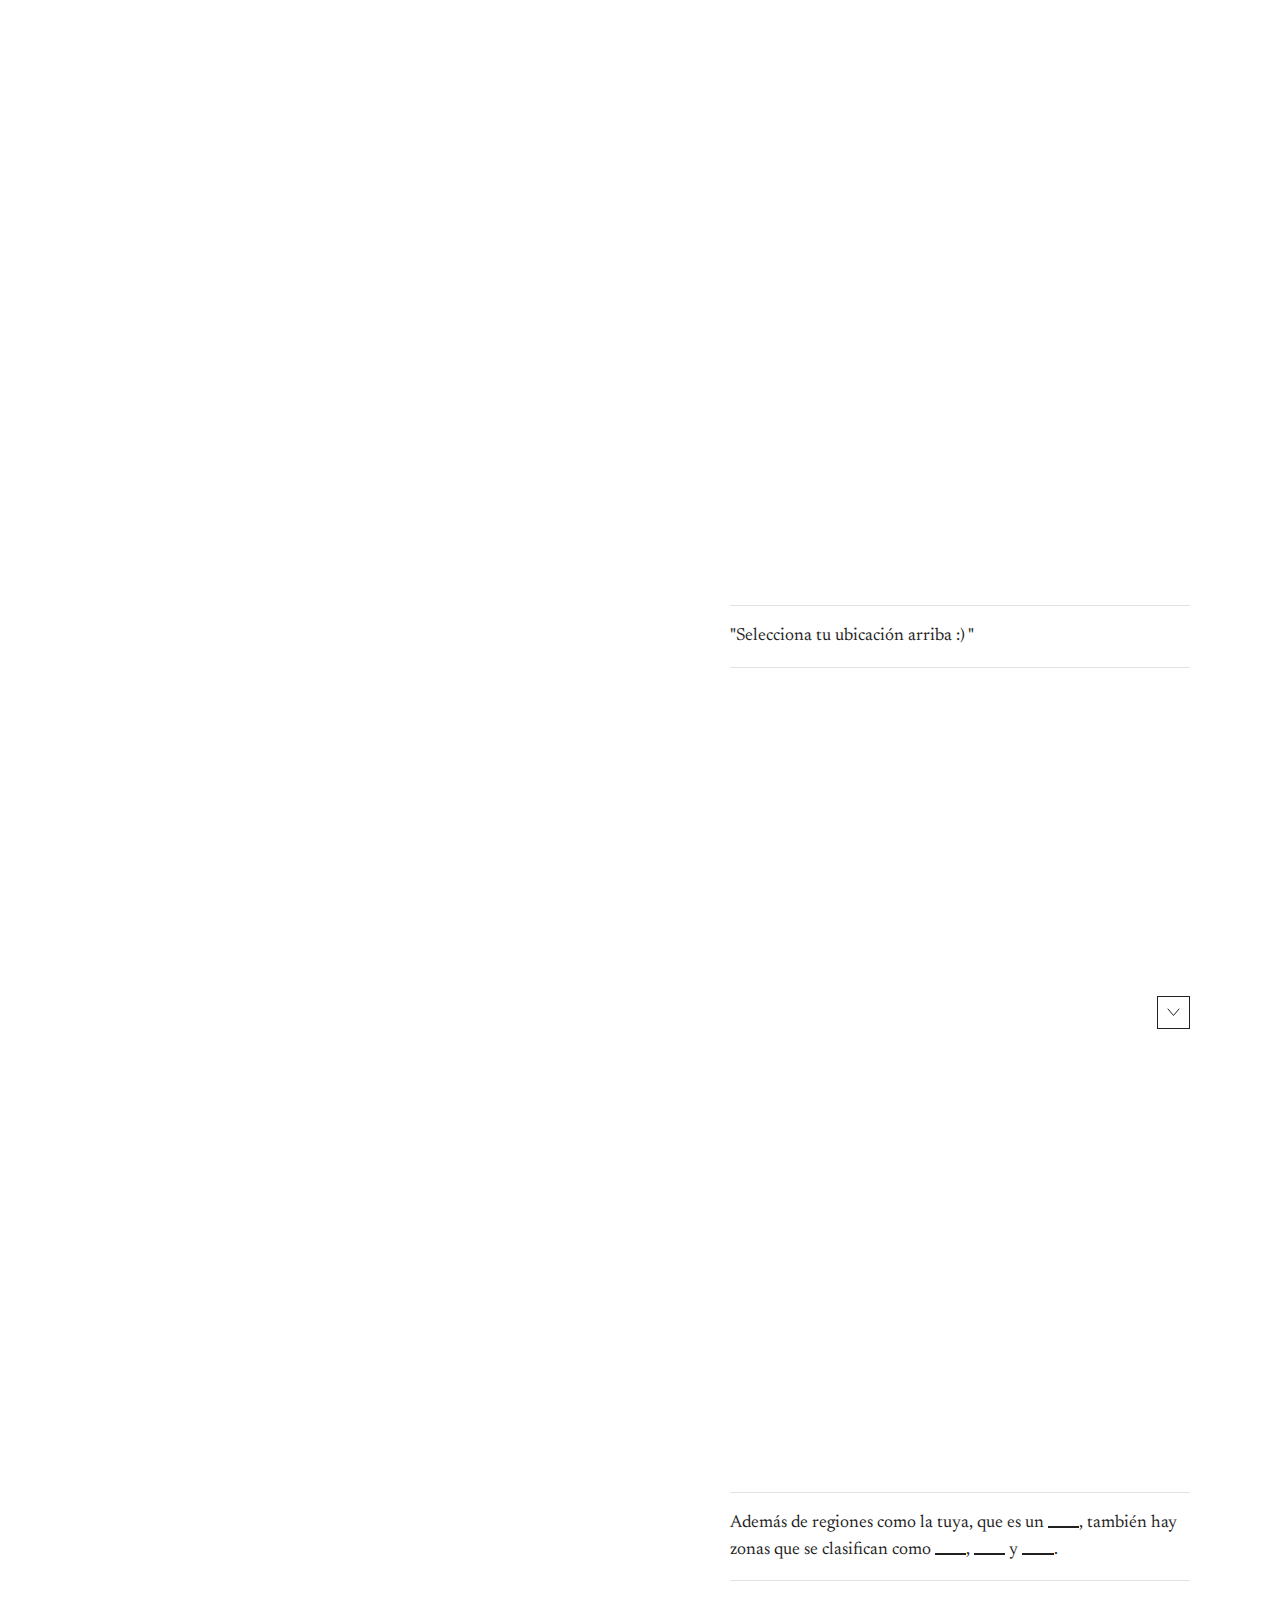
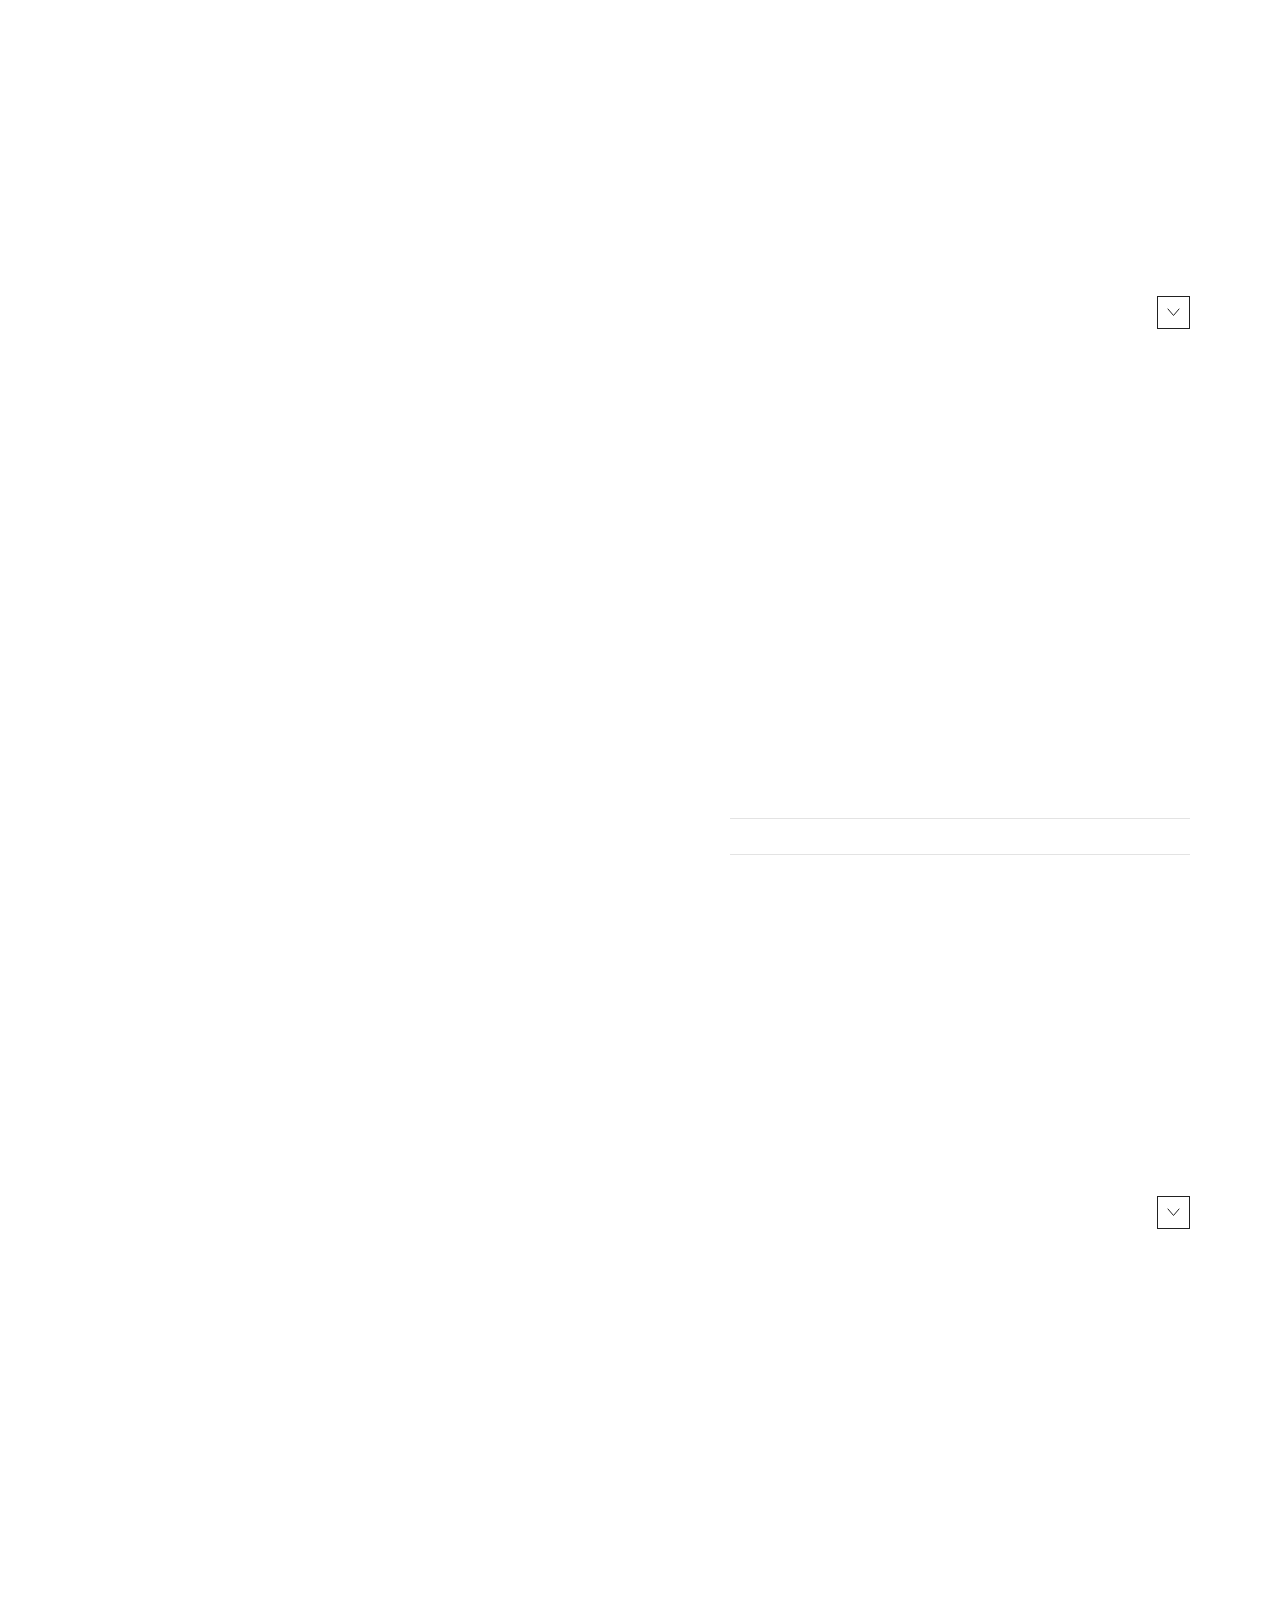
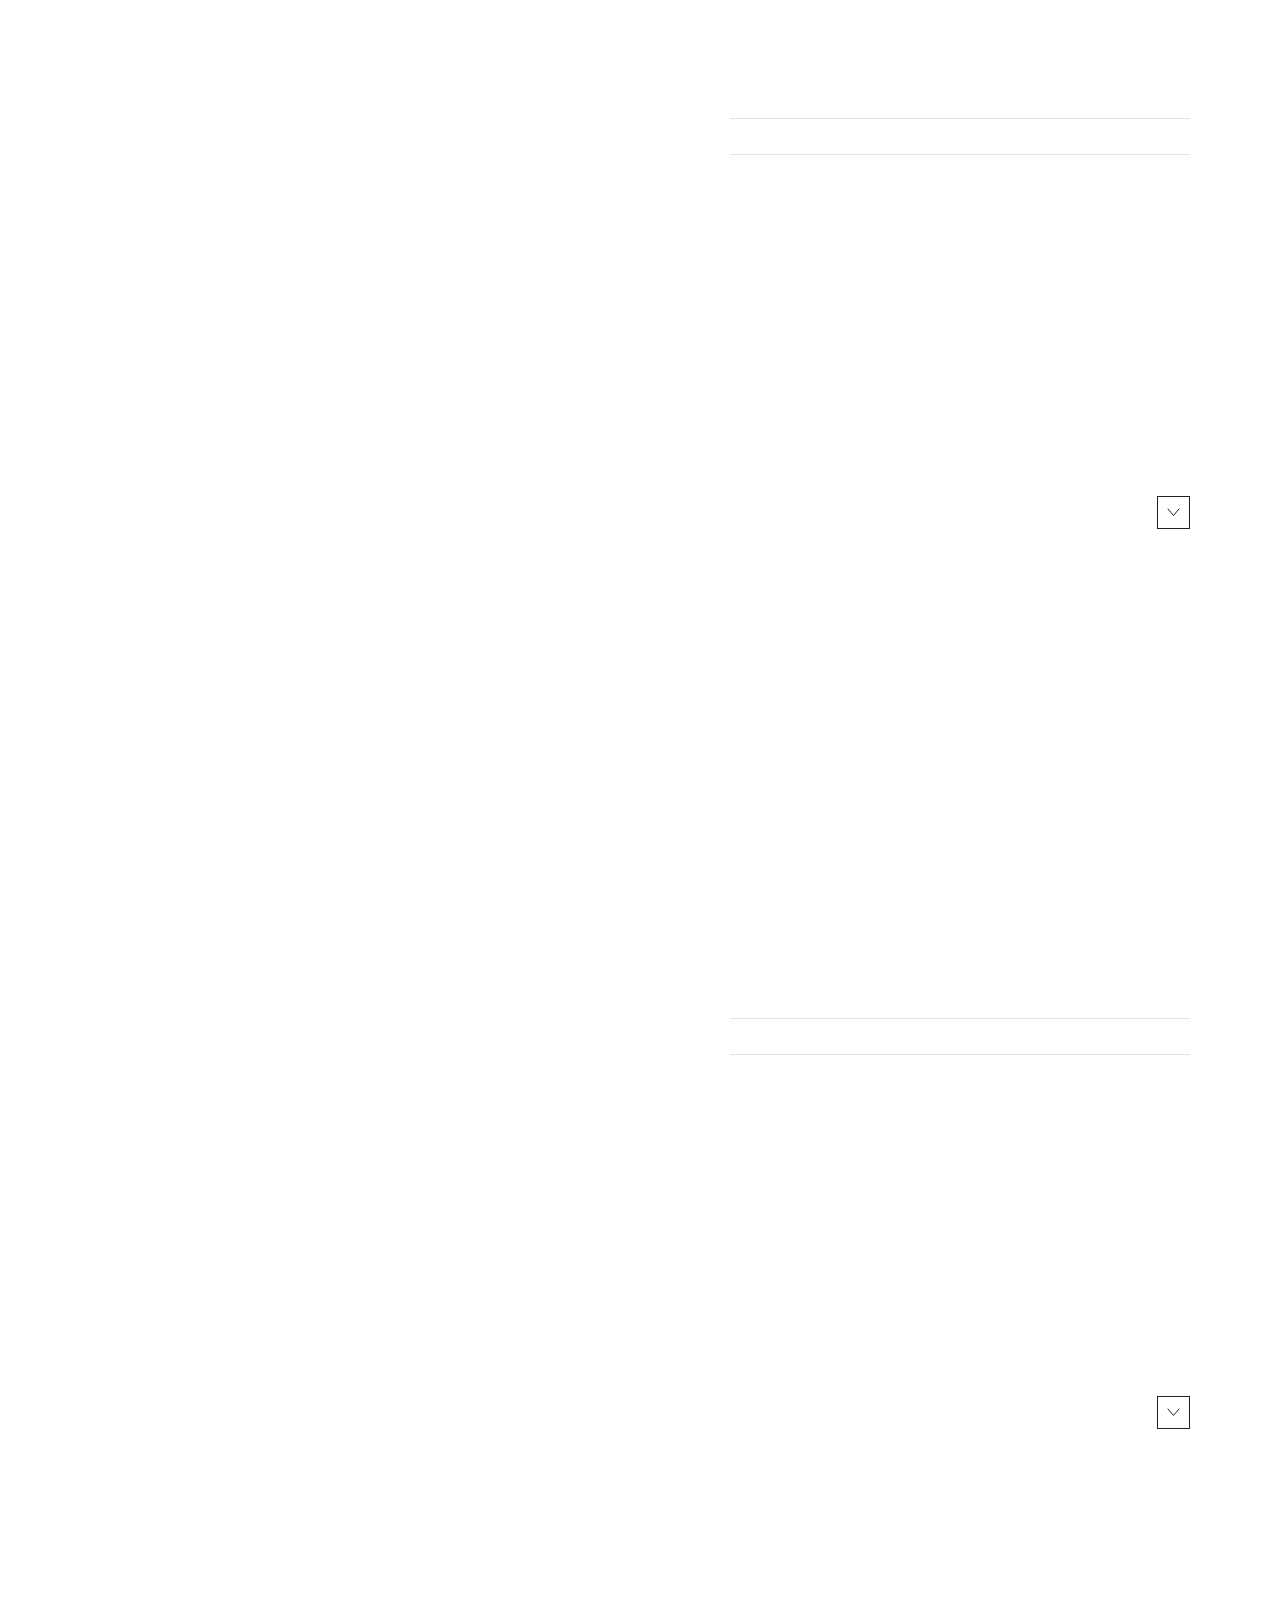
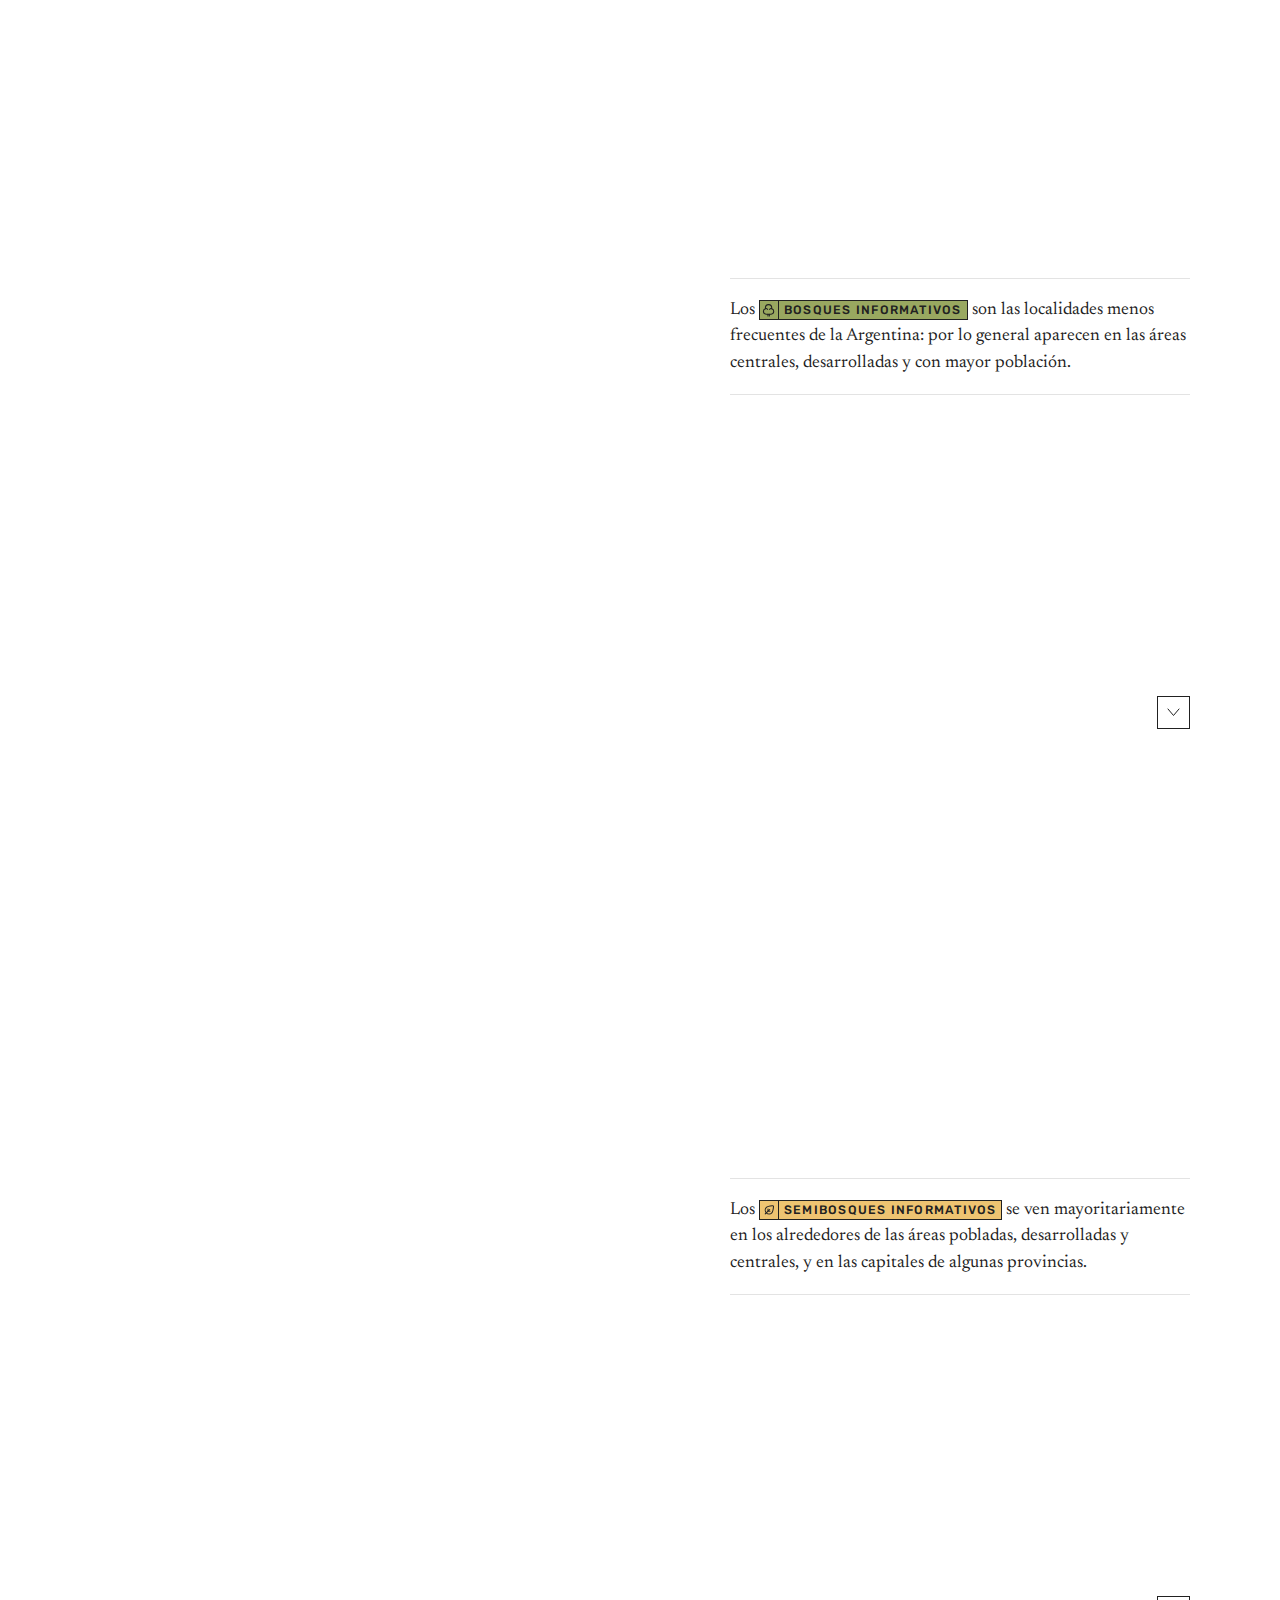
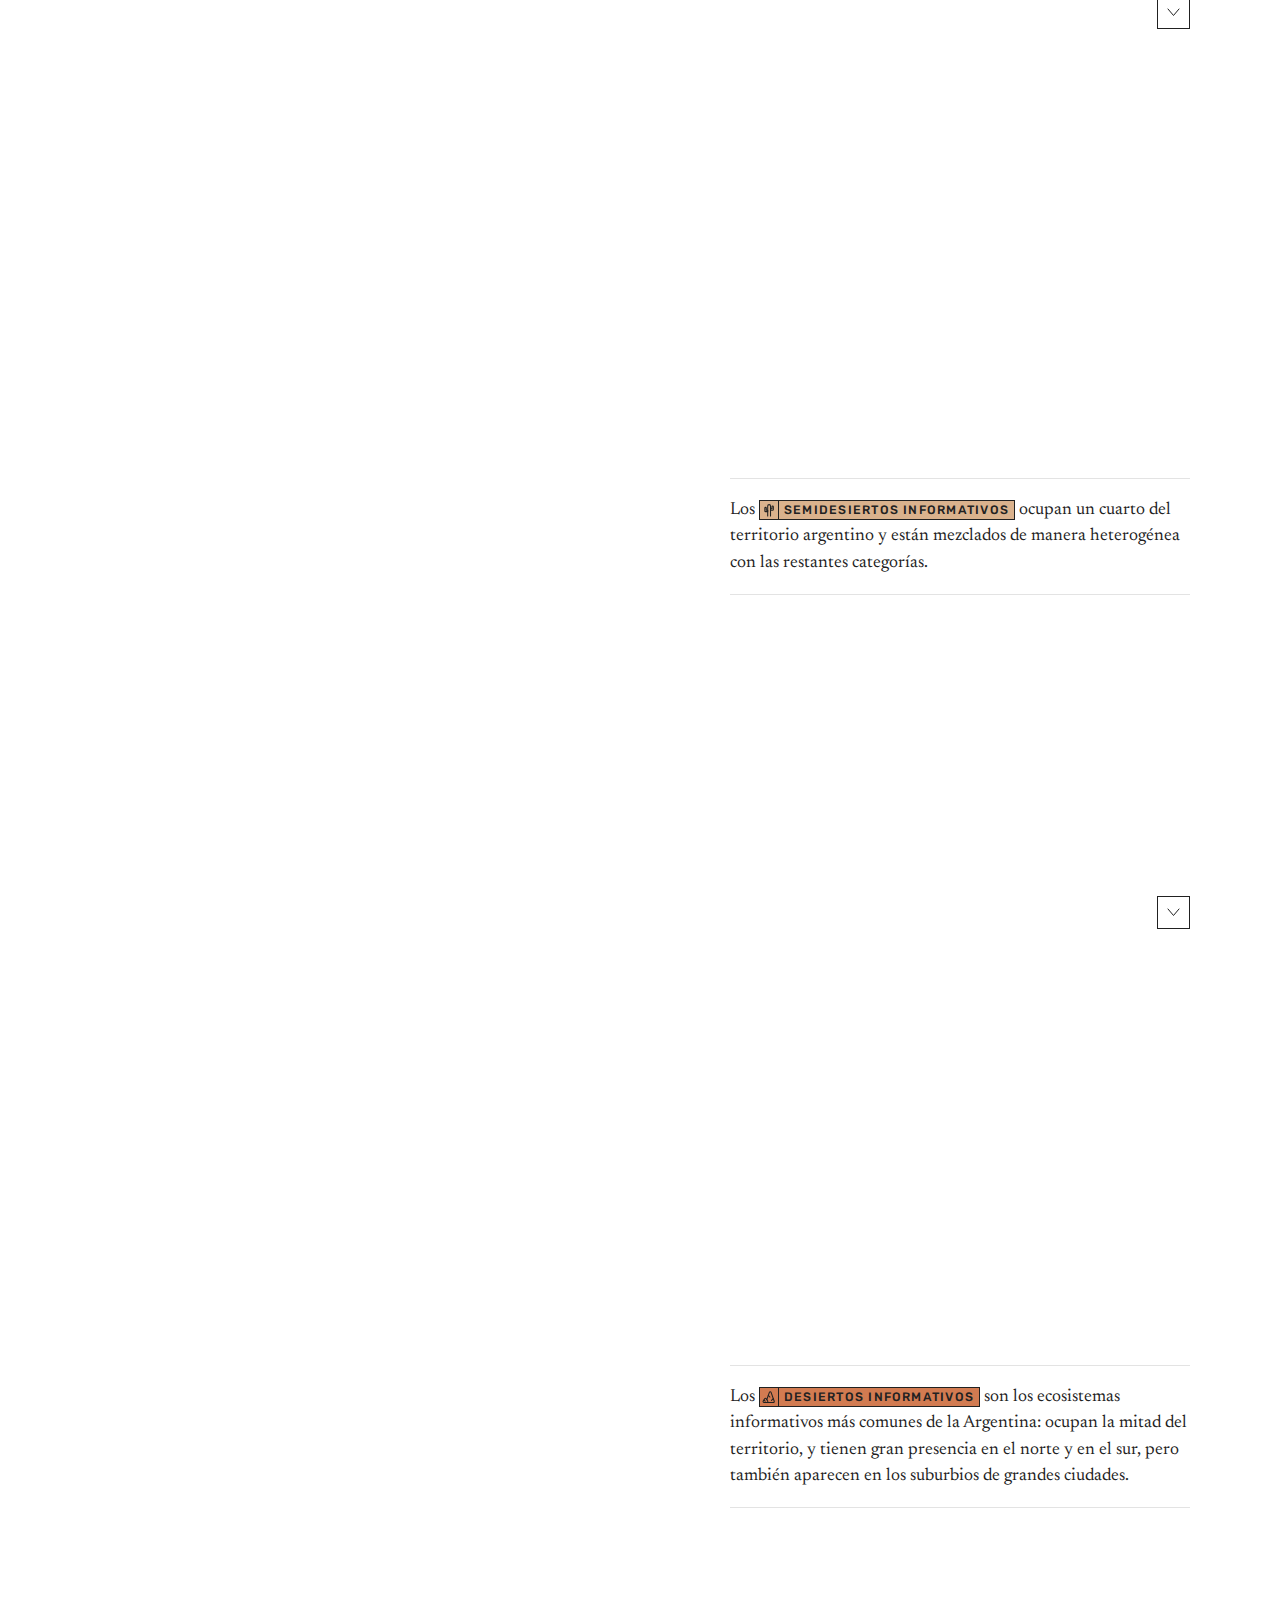
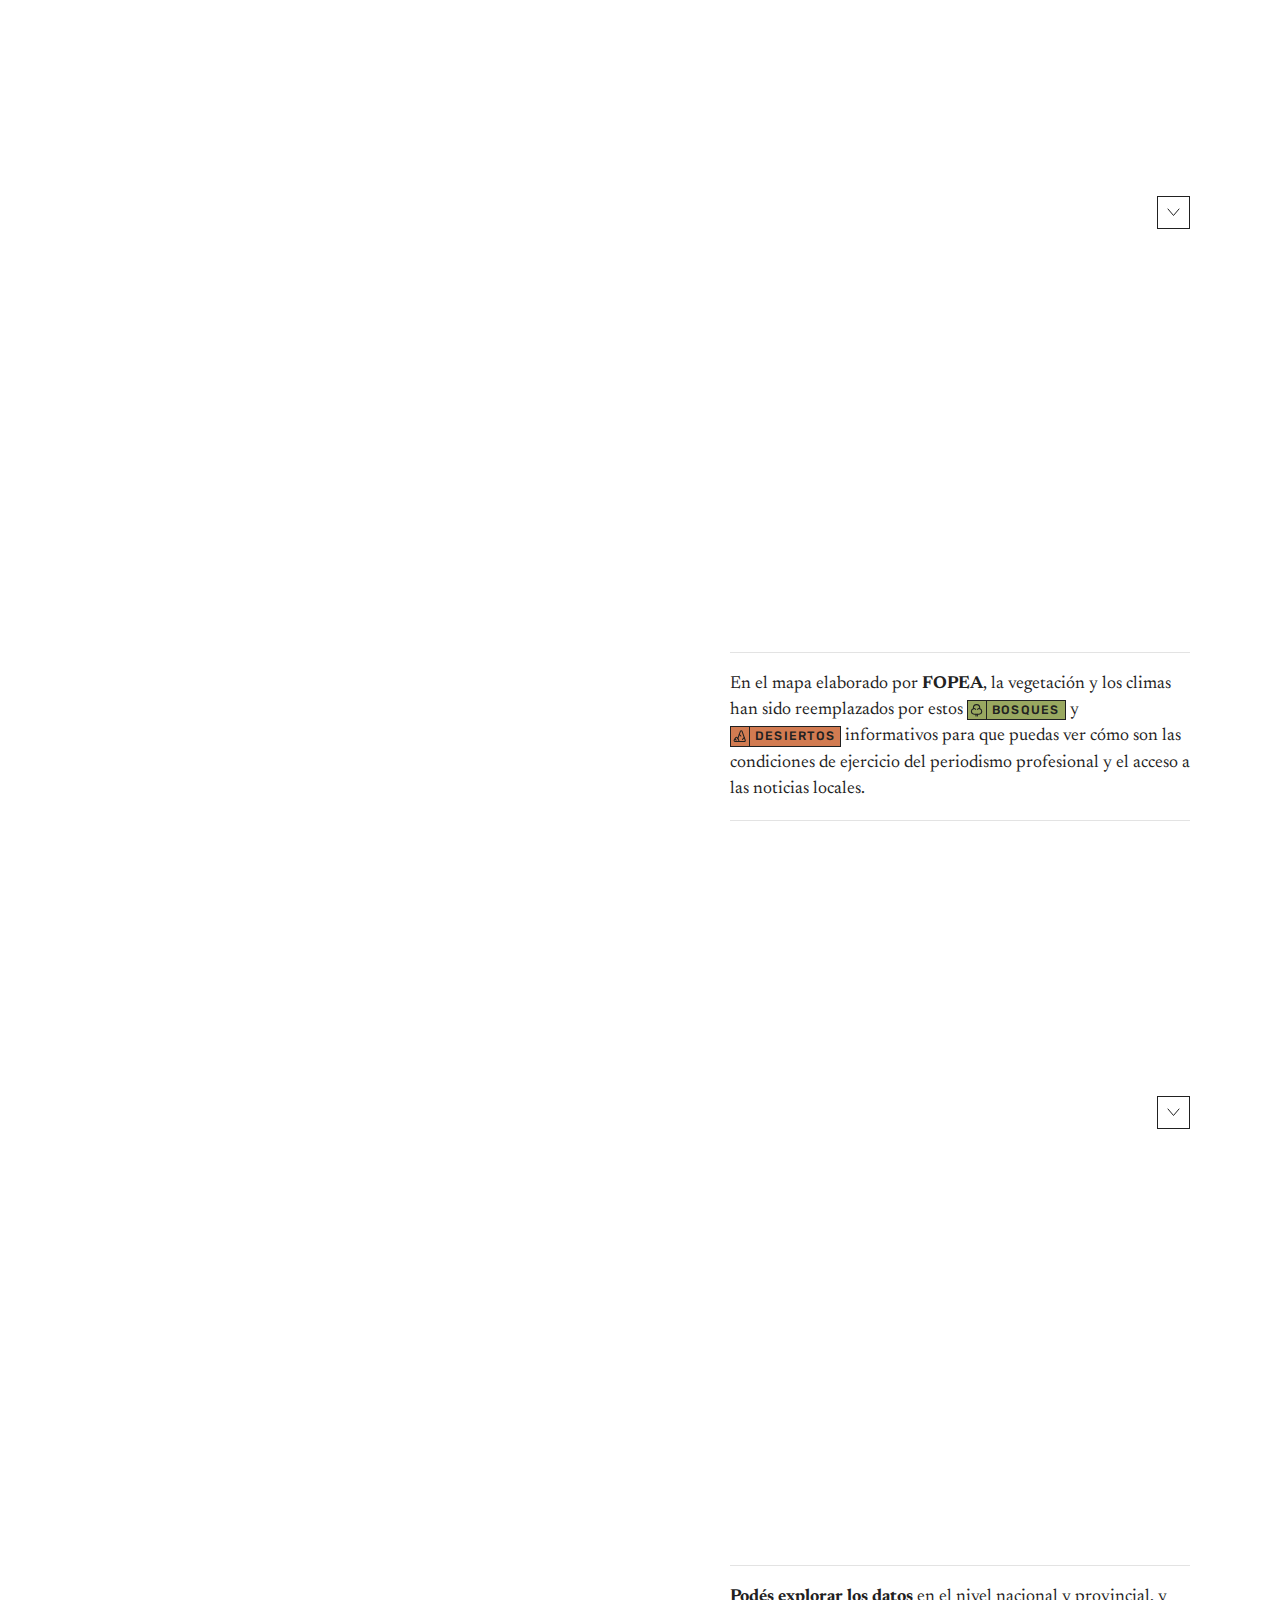
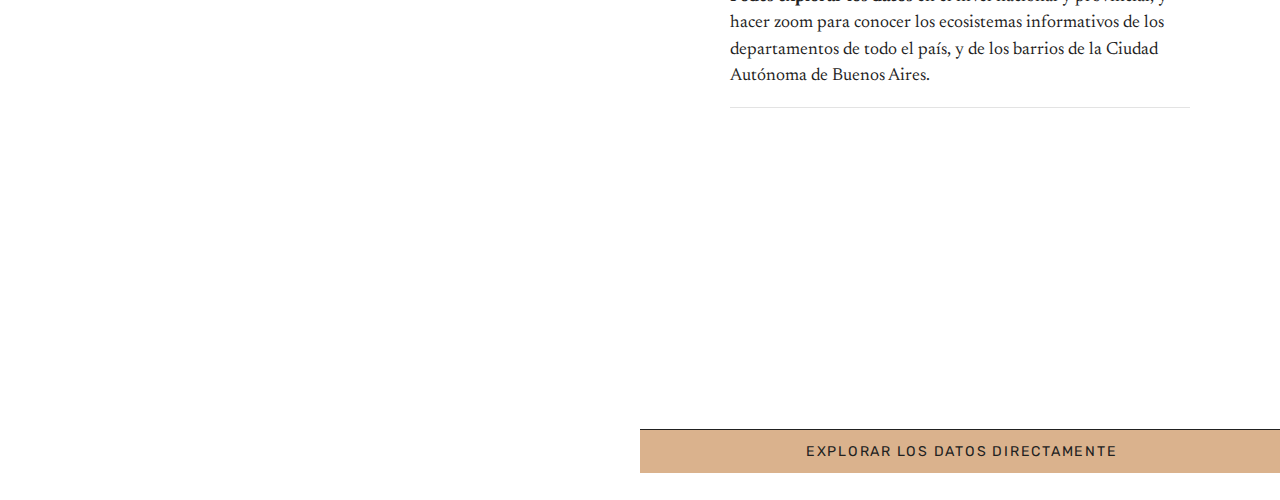
==== commit 3db4b61d: "design fixes" ====
--- a/index.html
+++ b/index.html
@@ -35,7 +35,7 @@
     gtag('config', 'G-G83P72276S');
     </script>
     <!--<link rel="stylesheet" href="./scripts/awesomplete/awesomplete.css" />-->
-    <title>Desiertos de noticias em la Argentina</title>
+    <title>Desiertos de noticias en la Argentina</title>
 </head>
 <body>
 
@@ -52,7 +52,7 @@
         <!--<a class="twitter-share-button" href="https://twitter.com/intent/tweet?text=Hello%20world">Tweet</a>-->
         <button class="menu-toggle" aria-label="Menú">
             <svg viewBox="0 0 48 48" fill="none" xmlns="http://www.w3.org/2000/svg">
-                <rect width="48" height="48" fill="white"/>
+                <rect width="48" height="48" fill="transparent"/>
                 <path d="M32 17H16" stroke="#212121" stroke-width="2"/>
                 <path d="M32 24H16" stroke="#212121" stroke-width="2"/>
                 <path d="M32 31H16" stroke="#212121" stroke-width="2"/>
--- a/styles/style.css
+++ b/styles/style.css
@@ -19,7 +19,7 @@
     --color-semibosque: #EEC471;/*#EFCA47;*/
     --color-bosque: #99A860;/*#92B879;*/
 
-    --header-border-color: lightgrey;
+    --header-border-color: #212121;/*lightgrey;*/
     --header-height: 2.5rem;
 
     --emoji-bosque: url('../img/icons/bosque.svg'); /*'🌳 ';*/
@@ -101,7 +101,7 @@
     height: var(--header-height);
     z-index: 1;
     background-color: white;
-    border-bottom: 2px solid var(--header-border-color);
+    border-bottom: 1px solid var(--header-border-color);
     display: flex;
     align-items: center;
 }
@@ -148,7 +148,7 @@
 
     width: var(--header-height);
     height: var(--header-height);
-    border-left: 2px solid var(--header-border-color);
+    border-left: 1px solid var(--header-border-color);
     padding: 0;
     display: flex;
     align-items: center;
